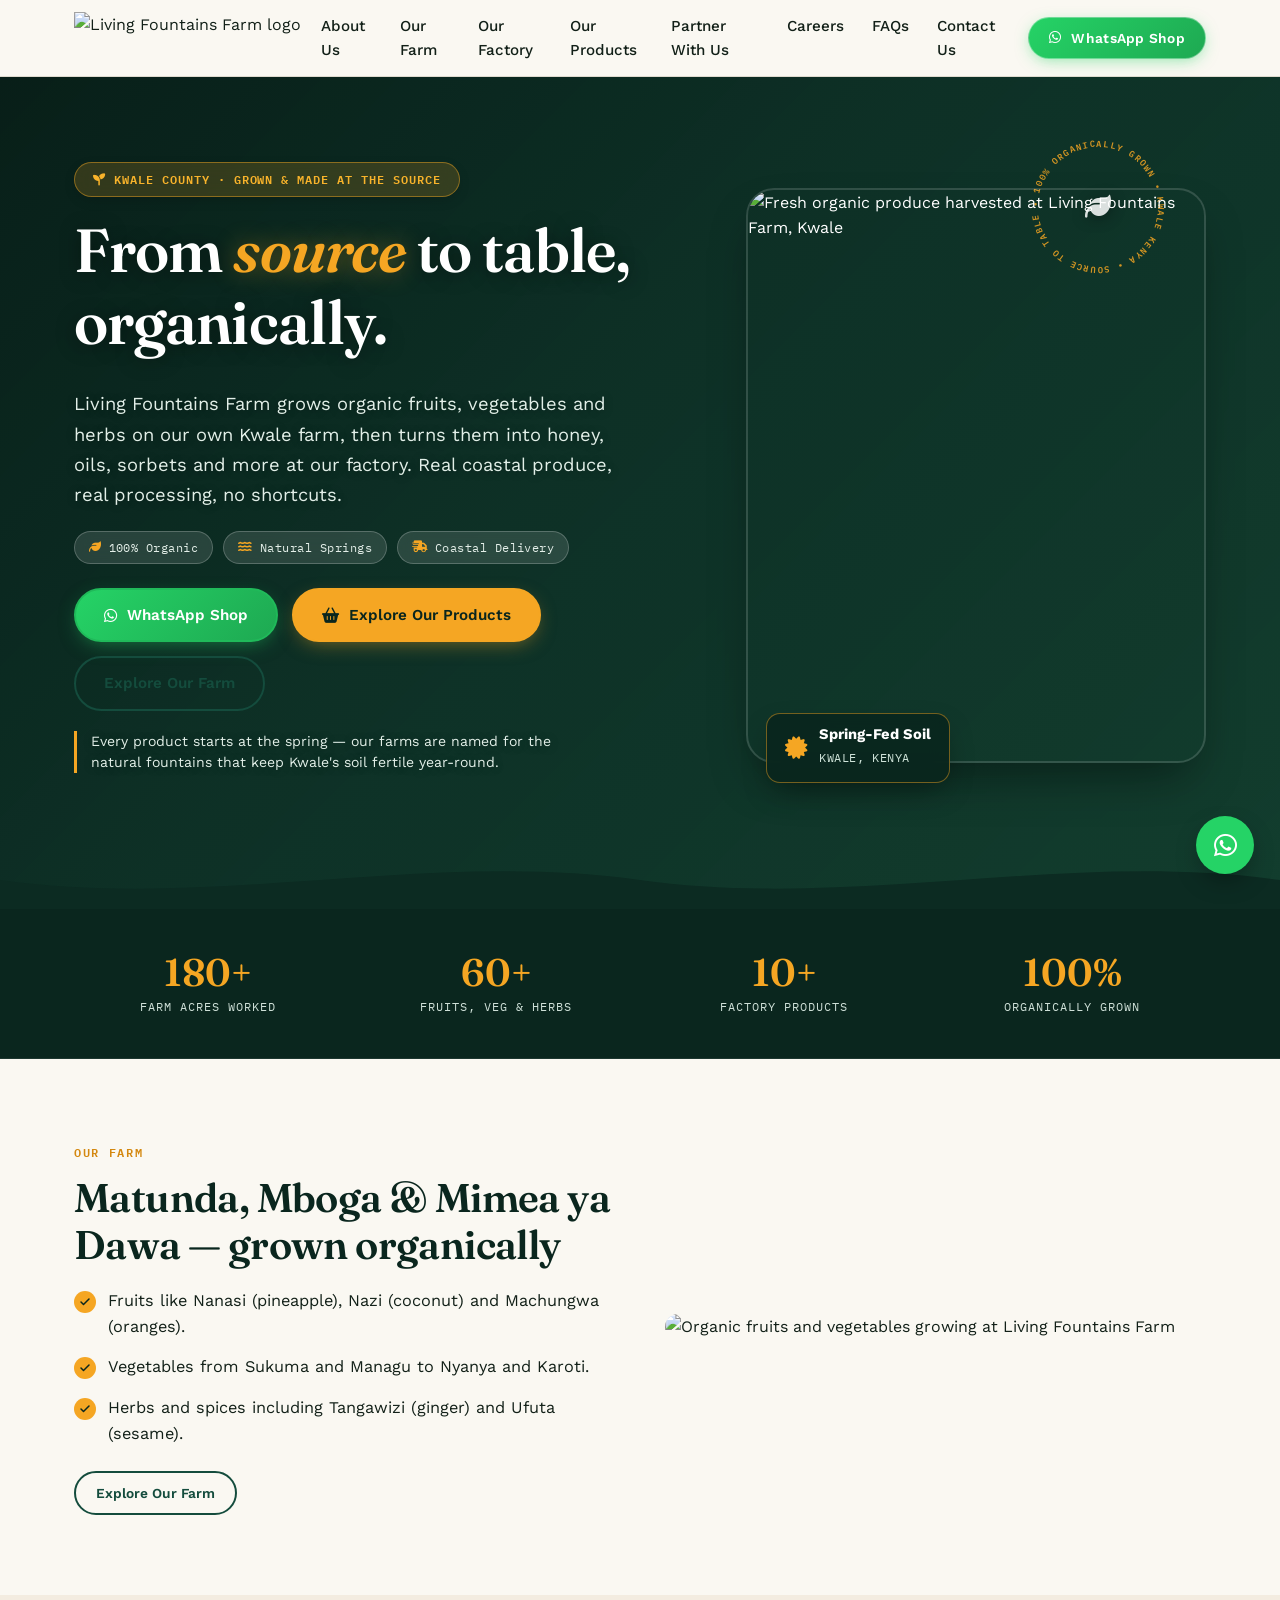
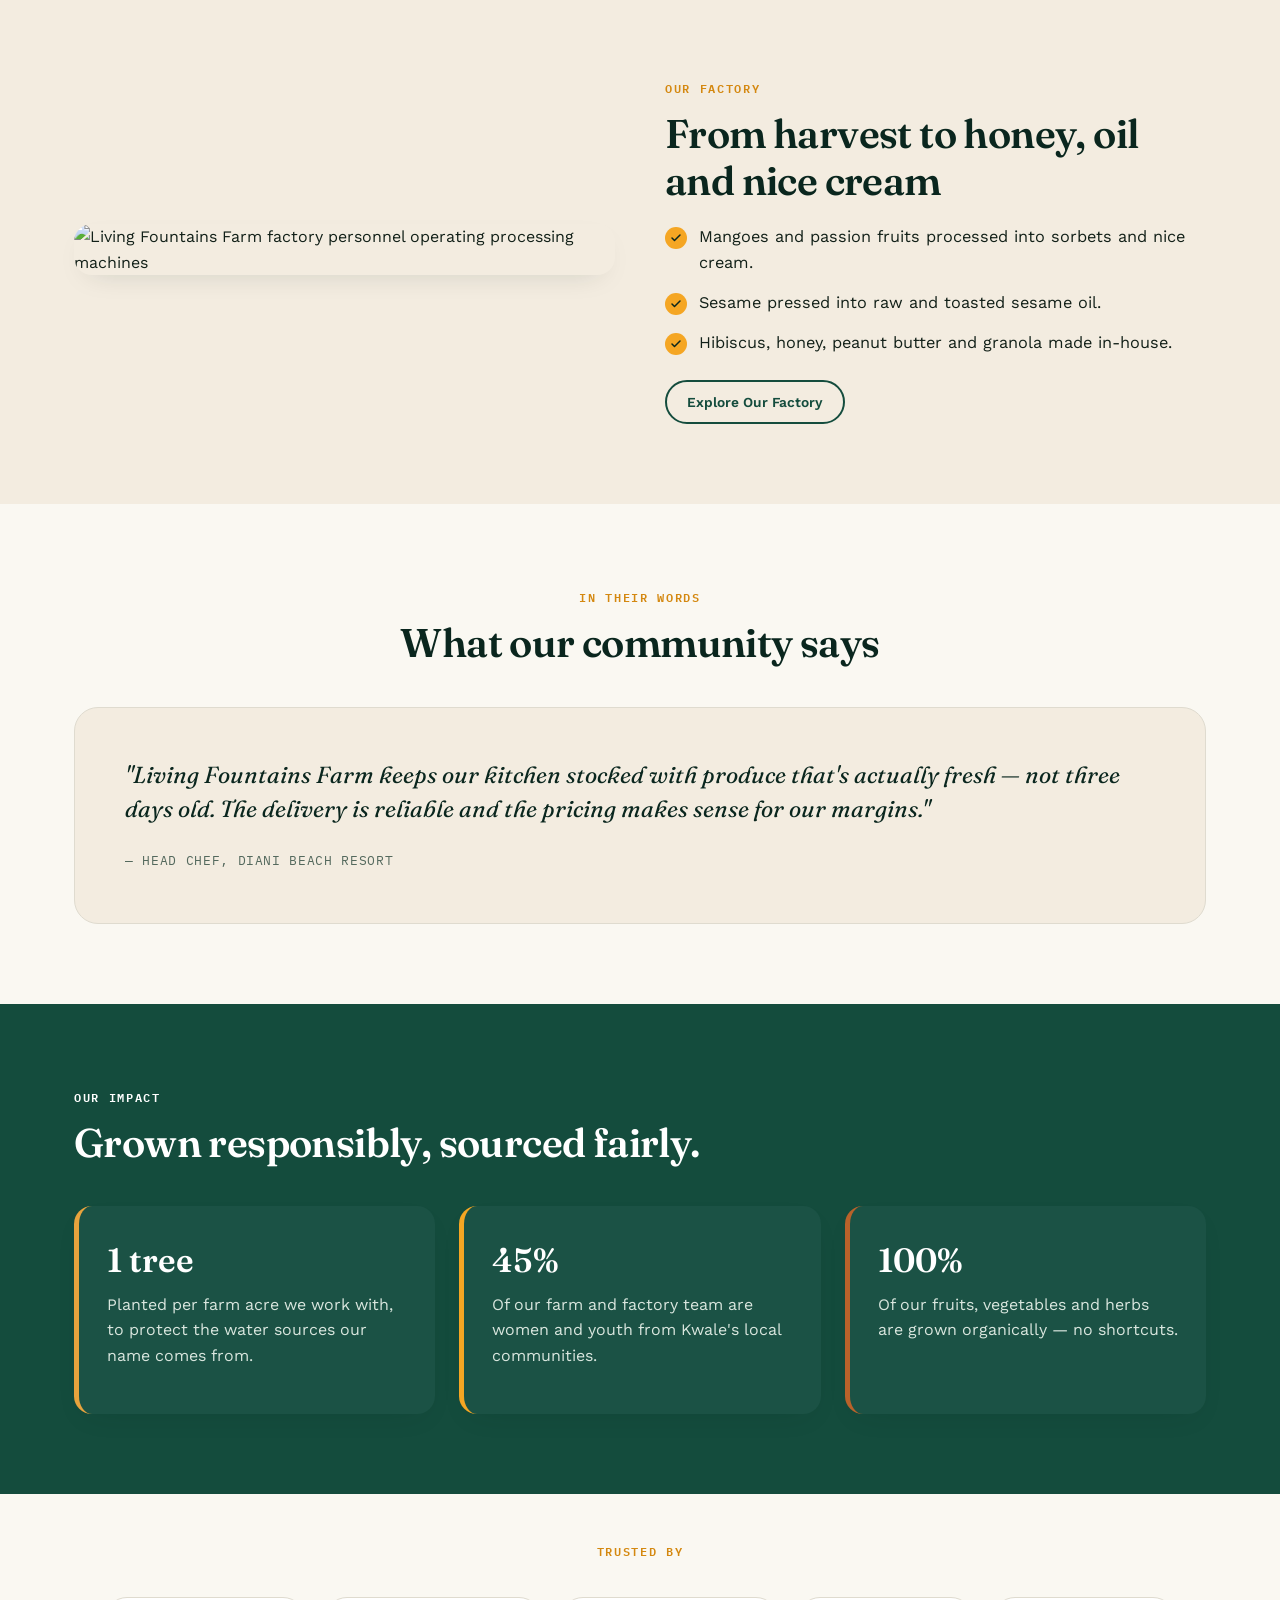
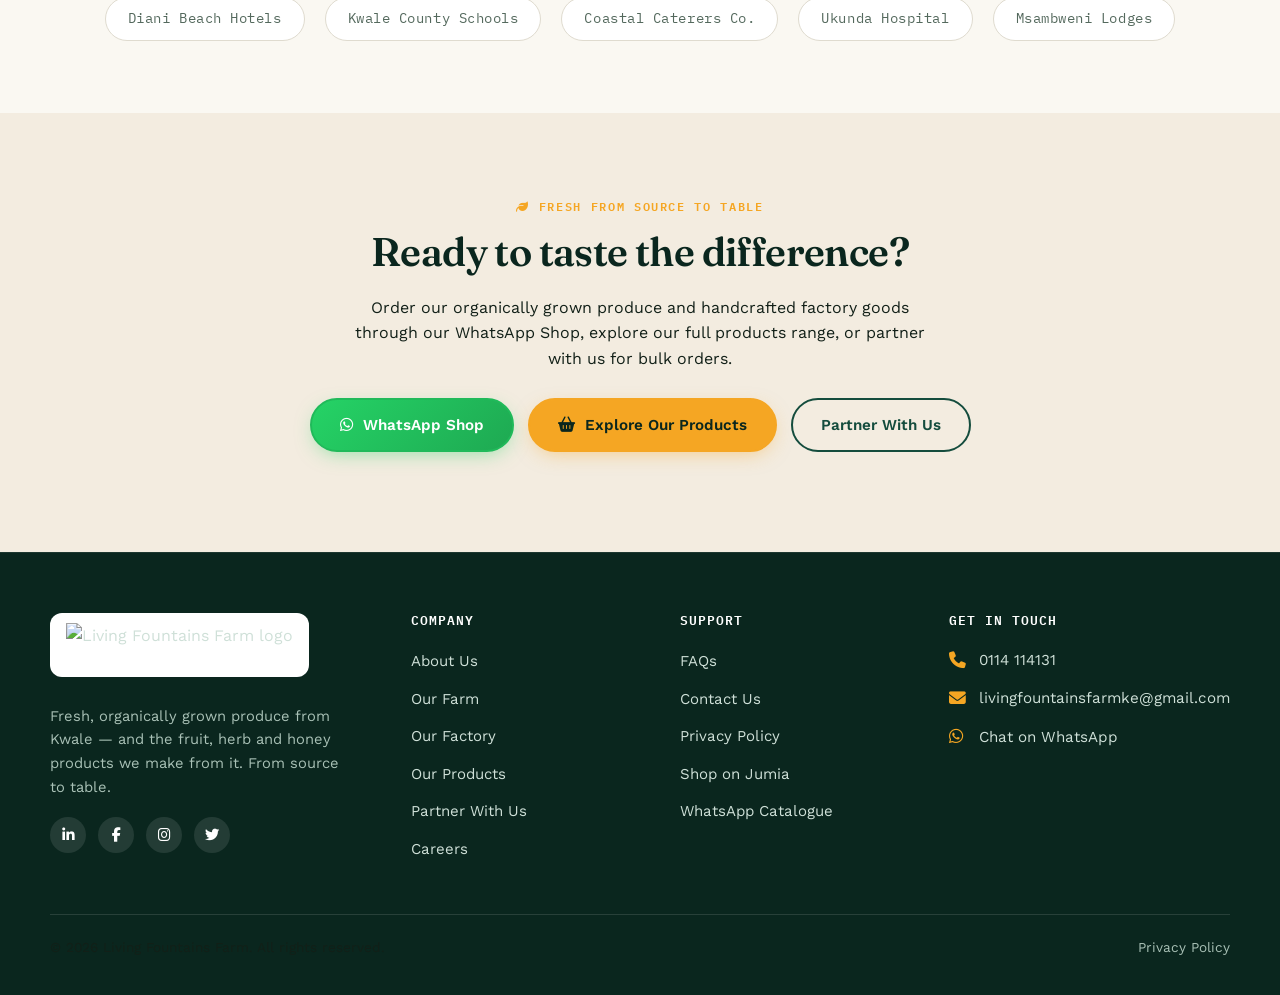
==== index.html @ f9f3148b "Add files via upload" ====
<!DOCTYPE html>
<html lang="en">
<head>
<meta charset="UTF-8">
<meta name="viewport" content="width=device-width, initial-scale=1.0, viewport-fit=cover">
<title>Living Fountains Farm — From Source to Table, Kwale, Kenya</title>
<meta name="description" content="Living Fountains Farm grows organic fruits, vegetables and herbs in Kwale, Kenya, and turns them into honey, oils, nice cream and more at our own factory. Shop our products on Jumia.">
<meta name="keywords" content="Living Fountains Farm, Kwale farm, organic produce Kenya, fruits vegetables herbs Kwale, farm factory Kenya, Jumia Living Fountains Farm">
<meta name="author" content="Living Fountains Farm">
<link rel="canonical" href="https://livingfountainsfarm.co.ke/">
<meta property="og:title" content="Living Fountains Farm — From Source to Table">
<meta property="og:description" content="Organic fruits, vegetables, herbs and factory-made products from Kwale, Kenya. Shop on Jumia.">
<meta property="og:type" content="website">
<meta property="og:image" content="https://images.pexels.com/photos/5529591/pexels-photo-5529591.jpeg?auto=compress&cs=tinysrgb&w=1200">
<link href="https://fonts.googleapis.com/css2?family=Fraunces:ital,opsz,wght@0,9..144,400;0,9..144,500;0,9..144,600;0,9..144,700;1,9..144,500&family=Work+Sans:wght@300;400;500;600;700&family=IBM+Plex+Mono:wght@400;500&display=swap" rel="stylesheet">
<link rel="stylesheet" href="https://cdnjs.cloudflare.com/ajax/libs/font-awesome/6.5.1/css/all.min.css">
<link rel="icon" type="image/png" href="assets/favicon.png">
<link rel="stylesheet" href="style.css">
</head>
<body>

<!-- ===== HEADER ===== -->
<header class="header">
  <div class="navbar">
    <a href="index.html" class="logo-link" aria-label="Living Fountains Farm — Home">
      <img src="assets/logo.png" alt="Living Fountains Farm logo" style="height:52px;width:auto;display:block;">
    </a>
    <div class="nav-menu-wrap" id="navMenu">
      <ul class="nav-links">
        <li><a href="about.html">About Us</a></li>
        <li><a href="our-farm.html">Our Farm</a></li>
        <li><a href="our-factory.html">Our Factory</a></li>
        <li><a href="our-products.html">Our Products</a></li>
        <li><a href="partner-with-us.html">Partner With Us</a></li>
        <li><a href="careers.html">Careers</a></li>
        <li><a href="faqs.html">FAQs</a></li>
        <li><a href="contact.html">Contact Us</a></li>
      </ul>
            <div class="nav-right">
        <a href="https://wa.me/c/236344030818365" class="btn btn-whatsapp-nav btn-small" target="_blank" rel="noopener noreferrer"><i class="fab fa-whatsapp"></i> WhatsApp Shop</a>
      </div>
    </div>
    <button class="hamburger" id="hamburger" aria-label="Toggle menu"><span class="bar"></span><span class="bar"></span><span class="bar"></span></button>
  </div>
</header>

<!-- ===== HERO ===== -->
<section class="hero animated-hero-main">
  <div class="hero-bg-zoom" style="background-image: url('https://images.pexels.com/photos/5529591/pexels-photo-5529591.jpeg?auto=compress&cs=tinysrgb&w=1600');"></div>
  <div class="hero-green-overlay hero-green-overlay-subtle"></div>
  
  <!-- Rotating Agricultural Badge -->
  <div class="rotating-farm-seal hero-main-seal" aria-hidden="true">
    <svg viewBox="0 0 200 200">
      <path id="heroSealPath" d="M 100, 100 m -75, 0 a 75,75 0 1,1 150,0 a 75,75 0 1,1 -150,0" fill="none"></path>
      <text><textPath href="#heroSealPath" startOffset="0%">• 100% ORGANICALLY GROWN • KWALE KENYA • SOURCE TO TABLE •</textPath></text>
    </svg>
    <div class="seal-icon"><i class="fas fa-leaf"></i></div>
  </div>

  <div class="container hero-grid hero-content-relative">
    <div class="hero-copy">
      <span class="eyebrow-badge"><i class="fas fa-seedling"></i> Kwale County · Grown &amp; Made at the Source</span>
      <h1>From <span class="accent">source</span> to table, organically.</h1>
      <p class="hero-description">Living Fountains Farm grows organic fruits, vegetables and herbs on our own Kwale farm, then turns them into honey, oils, sorbets and more at our factory. Real coastal produce, real processing, no shortcuts.</p>
      
      <div class="hero-trust-chips">
        <span class="trust-chip"><i class="fas fa-leaf"></i> 100% Organic</span>
        <span class="trust-chip"><i class="fas fa-water"></i> Natural Springs</span>
        <span class="trust-chip"><i class="fas fa-truck-fast"></i> Coastal Delivery</span>
      </div>

      <div class="hero-ctas">
        <a href="https://wa.me/c/236344030818365" class="btn btn-whatsapp" target="_blank" rel="noopener noreferrer"><i class="fab fa-whatsapp"></i> WhatsApp Shop</a>
        <a href="our-products.html" class="btn btn-primary"><i class="fas fa-basket-shopping"></i> Explore Our Products</a>
        <a href="our-farm.html" class="btn btn-outline">Explore Our Farm</a>
      </div>
      <p class="hero-note">Every product starts at the spring — our farms are named for the natural fountains that keep Kwale's soil fertile year-round.</p>
    </div>
    <div class="hero-image-wrap">
      <div class="hero-image">
        <img src="https://images.pexels.com/photos/5529591/pexels-photo-5529591.jpeg?auto=compress&cs=tinysrgb&w=900&h=1100&fit=crop" alt="Fresh organic produce harvested at Living Fountains Farm, Kwale">
      </div>
      <div class="floating-badge-bottom">
        <i class="fas fa-certificate"></i>
        <div>
          <strong>Spring-Fed Soil</strong>
          <span>Kwale, Kenya</span>
        </div>
      </div>
    </div>
  </div>
  <div class="wave-divider">
    <svg viewBox="0 0 1200 60" preserveAspectRatio="none"><path d="M0,30 C200,60 400,0 600,30 C800,60 1000,0 1200,30 L1200,60 L0,60 Z" fill="#0C2B22"></path></svg>
  </div>
</section>

<!-- ===== STATS ===== -->
<section class="stats-strip">
  <div class="container stats-grid">
    <div><div class="stat-num">180+</div><div class="stat-label">Farm Acres Worked</div></div>
    <div><div class="stat-num">60+</div><div class="stat-label">Fruits, Veg &amp; Herbs</div></div>
    <div><div class="stat-num">10+</div><div class="stat-label">Factory Products</div></div>
    <div><div class="stat-num">100%</div><div class="stat-label">Organically Grown</div></div>
  </div>
</section>

<!-- ===== OUR FARM / OUR FACTORY ===== -->
<section class="section">
  <div class="container two-col">
    <div>
      <span class="eyebrow">Our Farm</span>
      <h2>Matunda, Mboga &amp; Mimea ya Dawa — grown organically</h2>
      <ul class="check-list">
        <li>Fruits like Nanasi (pineapple), Nazi (coconut) and Machungwa (oranges).</li>
        <li>Vegetables from Sukuma and Managu to Nyanya and Karoti.</li>
        <li>Herbs and spices including Tangawizi (ginger) and Ufuta (sesame).</li>
      </ul>
      <a href="our-farm.html" class="btn btn-outline btn-small">Explore Our Farm</a>
    </div>
    <img src="https://images.pexels.com/photos/15897037/pexels-photo-15897037.jpeg?auto=compress&cs=tinysrgb&w=700&h=520&fit=crop" alt="Organic fruits and vegetables growing at Living Fountains Farm">
  </div>
</section>

<section class="section section-alt">
  <div class="container two-col">
    <img src="assets/factory/people/operating-machines.jpg" alt="Living Fountains Farm factory personnel operating processing machines">
    <div>
      <span class="eyebrow">Our Factory</span>
      <h2>From harvest to honey, oil and nice cream</h2>
      <ul class="check-list">
        <li>Mangoes and passion fruits processed into sorbets and nice cream.</li>
        <li>Sesame pressed into raw and toasted sesame oil.</li>
        <li>Hibiscus, honey, peanut butter and granola made in-house.</li>
      </ul>
      <a href="our-factory.html" class="btn btn-outline btn-small">Explore Our Factory</a>
    </div>
  </div>
</section>

<!-- ===== TESTIMONIALS ===== -->
<section class="section">
  <div class="container">
    <div class="section-head center">
      <span class="eyebrow">In their words</span>
      <h2>What our community says</h2>
    </div>
    <div class="testimonial">
      <blockquote>"Living Fountains Farm keeps our kitchen stocked with produce that's actually fresh — not three days old. The delivery is reliable and the pricing makes sense for our margins."</blockquote>
      <cite>— Head Chef, Diani Beach Resort</cite>
    </div>
  </div>
</section>

<!-- ===== ESG / VALUES ===== -->
<section class="section section-teal">
  <div class="container">
    <div class="section-head">
      <span class="eyebrow">Our Impact</span>
      <h2>Grown responsibly, sourced fairly.</h2>
    </div>
    <div class="value-grid">
      <div class="value-tile" style="background:#1B5245; border-left-color:#E8A33D;">
        <div class="value-num" style="color:#fff;">1 tree</div>
        <p style="color:#d9e6de;">Planted per farm acre we work with, to protect the water sources our name comes from.</p>
      </div>
      <div class="value-tile gold" style="background:#1B5245;">
        <div class="value-num" style="color:#fff;">45%</div>
        <p style="color:#d9e6de;">Of our farm and factory team are women and youth from Kwale's local communities.</p>
      </div>
      <div class="value-tile clay" style="background:#1B5245;">
        <div class="value-num" style="color:#fff;">100%</div>
        <p style="color:#d9e6de;">Of our fruits, vegetables and herbs are grown organically — no shortcuts.</p>
      </div>
    </div>
  </div>
</section>

<!-- ===== PARTNERS ===== -->
<section class="section-tight">
  <div class="container">
    <p class="center eyebrow" style="display:block;">Trusted by</p>
    <div class="partners-strip">
      <span class="partner-chip">Diani Beach Hotels</span>
      <span class="partner-chip">Kwale County Schools</span>
      <span class="partner-chip">Coastal Caterers Co.</span>
      <span class="partner-chip">Ukunda Hospital</span>
      <span class="partner-chip">Msambweni Lodges</span>
    </div>
  </div>
</section>

<!-- ===== CTA ===== -->
<section class="section section-alt center order-cta-highlight">
  <div class="container">
    <span class="eyebrow" style="color:var(--lf-gold);"><i class="fas fa-leaf"></i> Fresh From Source To Table</span>
    <h2>Ready to taste the difference?</h2>
    <p style="max-width:580px; margin:0 auto 26px;">Order our organically grown produce and handcrafted factory goods through our WhatsApp Shop, explore our full products range, or partner with us for bulk orders.</p>
    <div class="hero-ctas center" style="justify-content:center;">
      <a href="https://wa.me/c/236344030818365" class="btn btn-whatsapp" target="_blank" rel="noopener noreferrer"><i class="fab fa-whatsapp"></i> WhatsApp Shop</a>
      <a href="our-products.html" class="btn btn-primary"><i class="fas fa-basket-shopping"></i> Explore Our Products</a>
      <a href="partner-with-us.html" class="btn btn-outline">Partner With Us</a>
    </div>
  </div>
</section>

<!-- ===== FOOTER ===== -->
<footer class="footer">
  <div class="container footer-top">
    <div class="footer-grid">
      <div class="footer-col">
        <div style="background:#fff; display:inline-block; border-radius:12px; padding:10px 16px; margin-bottom:14px;">
          <img src="assets/logo.png" alt="Living Fountains Farm logo" style="height:44px;width:auto;display:block;">
        </div>
        <p class="footer-brand-desc">Fresh, organically grown produce from Kwale — and the fruit, herb and honey products we make from it. From source to table.</p>
        <div class="social-row">
          <a href="#" aria-label="LinkedIn"><i class="fab fa-linkedin-in"></i></a>
          <a href="#" aria-label="Facebook"><i class="fab fa-facebook-f"></i></a>
          <a href="#" aria-label="Instagram"><i class="fab fa-instagram"></i></a>
          <a href="#" aria-label="Twitter"><i class="fab fa-twitter"></i></a>
        </div>
      </div>
      <div class="footer-col">
        <h4>Company</h4>
        <ul class="footer-links">
          <li><a href="about.html">About Us</a></li>
          <li><a href="our-farm.html">Our Farm</a></li>
          <li><a href="our-factory.html">Our Factory</a></li>
          <li><a href="our-products.html">Our Products</a></li>
          <li><a href="partner-with-us.html">Partner With Us</a></li>
          <li><a href="careers.html">Careers</a></li>
        </ul>
      </div>
      <div class="footer-col">
        <h4>Support</h4>
        <ul class="footer-links">
          <li><a href="faqs.html">FAQs</a></li>
          <li><a href="contact.html">Contact Us</a></li>
          <li><a href="privacy-policy.html">Privacy Policy</a></li>
          <li><a href="https://www.jumia.co.ke/living-fountains-farm" target="_blank" rel="noopener noreferrer">Shop on Jumia</a></li>
          <li><a href="https://wa.me/c/236344030818365" target="_blank" rel="noopener noreferrer">WhatsApp Catalogue</a></li>
        </ul>
      </div>
      <div class="footer-col">
        <h4>Get in touch</h4>
        <div class="footer-contact-item"><i class="fas fa-phone"></i><a href="tel:+254114114131">0114 114131</a></div>
        <div class="footer-contact-item"><i class="fas fa-envelope"></i><a href="mailto:livingfountainsfarmke@gmail.com">livingfountainsfarmke@gmail.com</a></div>
        <div class="footer-contact-item"><i class="fab fa-whatsapp"></i><a href="https://wa.me/254114114131" target="_blank" rel="noopener noreferrer">Chat on WhatsApp</a></div>
      </div>
    </div>
  </div>
  <div class="container footer-bottom">
    <p>© 2026 Living Fountains Farm. All rights reserved.</p>
    <a href="privacy-policy.html">Privacy Policy</a>
  </div>
</footer>

<a href="https://wa.me/254114114131" class="whatsapp-float" target="_blank" rel="noopener noreferrer" aria-label="Chat on WhatsApp"><i class="fab fa-whatsapp"></i></a>

<script src="script.js"></script>
</body>
</html>
---- style.css ----
/* ==========================================================================
   LIVING FOUNTAINS FARM — Design System & Stylesheet
   Palette:
     --lf-teal-dark      #0A261E  (deep fertile coastal green / header / footer)
     --lf-teal           #144C3D  (spring-water coastal teal — primary)
     --lf-teal-deep      #061913  (rich coastal soil)
     --lf-green-leaf     #217346  (rich organic foliage green)
     --lf-green-vibrant  #27AE60  (vibrant fresh sprout green — accents)
     --lf-green-sprout   #38D374  (bright living sprout accent)
     --lf-green-tint     #EAF7EE  (fresh morning dew / organic badge background)
     --lf-gold           #F5A623  (sun-ripened coastal gold — accent / CTA)
     --lf-gold-dark      #D48810  (deep harvest gold)
     --lf-clay           #B9622A  (coastal soil clay)
     --lf-cream          #FAF8F2  (organic page background)
     --lf-cream-deep     #F3ECE0  (warm secondary cream)
     --lf-ink            #122018  (crisp evergreen text)
     --lf-mist           #54695D  (muted slate-green text)
     --lf-border         #DFDBCF  (soft organic divider)
     --lf-whatsapp       #25D366  (official WhatsApp brand green)
     --lf-jumia          #F68B1E  (official Jumia brand orange)

   Typography:
     Display: "Fraunces" (organic serif, grown not manufactured)
     Body:    "Work Sans" (clean, practical, legible)
     Utility: "IBM Plex Mono" (labels, badges, numerals)
   ========================================================================== */

@import url('https://fonts.googleapis.com/css2?family=Fraunces:ital,opsz,wght@0,9..144,400;0,9..144,500;0,9..144,600;0,9..144,700;1,9..144,500&family=Work+Sans:wght@300;400;500;600;700&family=IBM+Plex+Mono:wght@400;500;600&display=swap');

:root {
  --lf-teal-dark: #0A261E;
  --lf-teal: #144C3D;
  --lf-teal-deep: #061913;
  --lf-green-leaf: #217346;
  --lf-green-vibrant: #27AE60;
  --lf-green-sprout: #38D374;
  --lf-green-tint: #EAF7EE;
  --lf-green-glow: rgba(39, 174, 96, 0.3);
  --lf-gold: #F5A623;
  --lf-gold-dark: #D48810;
  --lf-clay: #B9622A;
  --lf-cream: #FAF8F2;
  --lf-cream-deep: #F3ECE0;
  --lf-ink: #122018;
  --lf-mist: #54695D;
  --lf-border: #DFDBCF;
  --lf-whatsapp: #25D366;
  --lf-jumia: #F68B1E;

  --font-display: 'Fraunces', Georgia, serif;
  --font-body: 'Work Sans', system-ui, -apple-system, sans-serif;
  --font-mono: 'IBM Plex Mono', monospace;

  --container-max: 1180px;
  --container-padding: 24px;
  --radius: 18px;
  --radius-sm: 12px;
  --shadow-subtle: 0 10px 30px -16px rgba(10, 38, 30, 0.22);
  --shadow-elevated: 0 18px 42px -12px rgba(10, 38, 30, 0.28);
}

/* ---------- Keyframe Animations (Ken Burns Slow Zoom & Slow Rotations) ---------- */
@keyframes kenBurnsSlow {
  0% {
    transform: scale(1) translate(0, 0);
  }
  50% {
    transform: scale(1.10) translate(-1.2%, -0.8%);
  }
  100% {
    transform: scale(1) translate(0, 0);
  }
}

@keyframes spinSlow {
  from {
    transform: rotate(0deg);
  }
  to {
    transform: rotate(360deg);
  }
}

@keyframes spinSlowReverse {
  from {
    transform: rotate(360deg);
  }
  to {
    transform: rotate(0deg);
  }
}

@keyframes floatLeafOrganic {
  0%, 100% {
    transform: translateY(0) rotate(0deg);
  }
  50% {
    transform: translateY(-9px) rotate(6deg);
  }
}

@keyframes pulsePing {
  0% {
    transform: scale(1);
    box-shadow: 0 0 0 0 rgba(37, 211, 102, 0.65);
  }
  70% {
    transform: scale(1.04);
    box-shadow: 0 0 0 16px rgba(37, 211, 102, 0);
  }
  100% {
    transform: scale(1);
    box-shadow: 0 0 0 0 rgba(37, 211, 102, 0);
  }
}

@keyframes fadeInUp {
  from {
    opacity: 0;
    transform: translateY(18px);
  }
  to {
    opacity: 1;
    transform: translateY(0);
  }
}

/* ---------- Global Reset & Defaults ---------- */
* { box-sizing: border-box; }

html {
  scroll-behavior: smooth;
  -webkit-text-size-adjust: 100%;
}

body {
  margin: 0;
  font-family: var(--font-body);
  color: var(--lf-ink);
  background: var(--lf-cream);
  line-height: 1.6;
  -webkit-font-smoothing: antialiased;
  -moz-osx-font-smoothing: grayscale;
  overflow-x: hidden;
}

img {
  max-width: 100%;
  height: auto;
  display: block;
}

a {
  color: inherit;
  text-decoration: none;
  transition: color 0.2s ease, opacity 0.2s ease;
}

.container {
  max-width: var(--container-max);
  margin: 0 auto;
  padding: 0 var(--container-padding);
}

h1, h2, h3, h4 {
  font-family: var(--font-display);
  color: var(--lf-teal-dark);
  line-height: 1.18;
  margin: 0 0 0.5em;
  font-weight: 600;
  letter-spacing: -0.015em;
}

h1 { font-size: clamp(2.4rem, 5vw, 3.8rem); font-weight: 600; }
h2 { font-size: clamp(1.85rem, 3.4vw, 2.5rem); }
h3 { font-size: 1.35rem; }
h4 { font-size: 1.1rem; }

p {
  margin: 0 0 1.1em;
  color: var(--lf-ink);
}

.eyebrow {
  font-family: var(--font-mono);
  font-size: 0.74rem;
  letter-spacing: 0.14em;
  text-transform: uppercase;
  color: var(--lf-gold-dark);
  display: inline-block;
  margin-bottom: 12px;
  font-weight: 600;
}

.eyebrow-badge {
  display: inline-flex;
  align-items: center;
  gap: 8px;
  background: rgba(245, 166, 35, 0.18);
  color: #F8B32B;
  border: 1px solid rgba(245, 166, 35, 0.45);
  padding: 7px 18px;
  border-radius: 999px;
  font-family: var(--font-mono);
  font-size: 0.76rem;
  letter-spacing: 0.08em;
  text-transform: uppercase;
  margin-bottom: 18px;
  backdrop-filter: blur(10px);
  -webkit-backdrop-filter: blur(10px);
  font-weight: 600;
  box-shadow: 0 4px 14px -3px rgba(0, 0, 0, 0.2);
}

/* ---------- Buttons ---------- */
.btn {
  display: inline-flex;
  align-items: center;
  justify-content: center;
  gap: 10px;
  padding: 13px 28px;
  border-radius: 999px;
  font-family: var(--font-body);
  font-weight: 600;
  font-size: 0.95rem;
  text-decoration: none;
  border: 2px solid transparent;
  cursor: pointer;
  transition: transform 0.22s cubic-bezier(0.16, 1, 0.3, 1), box-shadow 0.22s ease, background 0.2s ease, color 0.2s ease;
  white-space: nowrap;
}

.btn:active {
  transform: translateY(1px) scale(0.98);
}

.btn-primary {
  background: var(--lf-gold);
  color: var(--lf-teal-dark);
  border-color: var(--lf-gold);
  box-shadow: 0 6px 20px -6px rgba(245, 166, 35, 0.5);
}
.btn-primary:hover {
  background: var(--lf-gold-dark);
  border-color: var(--lf-gold-dark);
  color: #fff;
  transform: translateY(-2px);
  box-shadow: 0 10px 24px -8px rgba(212, 136, 16, 0.6);
}

.btn-whatsapp, .btn-whatsapp-cat {
  background: linear-gradient(135deg, #25D366 0%, #1ea952 100%);
  color: #fff;
  border-color: #20ba5a;
  box-shadow: 0 6px 20px -6px rgba(37, 211, 102, 0.5);
}
.btn-whatsapp:hover, .btn-whatsapp-cat:hover {
  background: linear-gradient(135deg, #1ea952 0%, #178e43 100%);
  border-color: #178e43;
  color: #fff;
  transform: translateY(-2px);
  box-shadow: 0 10px 26px -8px rgba(37, 211, 102, 0.65);
}

/* Top-Right Navbar WhatsApp Shop Button */
.btn-whatsapp-nav {
  background: linear-gradient(135deg, #25D366 0%, #1ea952 100%);
  color: #fff;
  border: 1.5px solid rgba(255, 255, 255, 0.35);
  box-shadow: 0 4px 15px -3px rgba(37, 211, 102, 0.5);
  font-weight: 600;
  letter-spacing: 0.02em;
  padding: 9px 20px;
  font-size: 0.88rem;
}
.btn-whatsapp-nav:hover {
  background: linear-gradient(135deg, #1ea952 0%, #178e43 100%);
  color: #fff;
  transform: translateY(-2px);
  box-shadow: 0 8px 24px -4px rgba(37, 211, 102, 0.65);
}

.btn-jumia {
  background: linear-gradient(135deg, #F68B1E 0%, #e27a13 100%);
  color: #fff;
  border-color: #F68B1E;
  box-shadow: 0 6px 20px -6px rgba(246, 139, 30, 0.5);
}
.btn-jumia:hover {
  background: linear-gradient(135deg, #e27a13 0%, #cb6b0c 100%);
  border-color: #cb6b0c;
  color: #fff;
  transform: translateY(-2px);
  box-shadow: 0 10px 24px -8px rgba(246, 139, 30, 0.65);
}

.btn-outline {
  background: transparent;
  border-color: var(--lf-teal);
  color: var(--lf-teal);
}
.btn-outline:hover {
  background: var(--lf-teal);
  color: #fff;
  transform: translateY(-2px);
  box-shadow: var(--shadow-subtle);
}

.btn-outline-light {
  background: transparent;
  border-color: rgba(255, 255, 255, 0.65);
  color: #fff;
}
.btn-outline-light:hover {
  background: #fff;
  color: var(--lf-teal-dark);
  border-color: #fff;
  transform: translateY(-2px);
  box-shadow: 0 8px 20px -6px rgba(0, 0, 0, 0.35);
}

.btn-outline-gold, .btn-partner {
  background: transparent;
  border-color: var(--lf-gold);
  color: var(--lf-gold);
}
.btn-outline-gold:hover, .btn-partner:hover {
  background: var(--lf-gold);
  color: var(--lf-teal-dark);
  transform: translateY(-2px);
  box-shadow: 0 8px 22px -6px rgba(245, 166, 35, 0.5);
}

.btn-ghost {
  background: transparent;
  color: var(--lf-teal-dark);
  padding: 13px 18px;
}
.btn-ghost:hover {
  color: var(--lf-gold-dark);
}

.btn-small {
  padding: 9px 20px;
  font-size: 0.86rem;
}
.btn-lg {
  padding: 15px 34px;
  font-size: 1.04rem;
}
.btn-block {
  width: 100%;
}

/* ---------- Header / Nav ---------- */
.header {
  position: sticky;
  top: 0;
  z-index: 200;
  background: rgba(250, 248, 242, 0.94);
  backdrop-filter: blur(14px);
  -webkit-backdrop-filter: blur(14px);
  border-bottom: 1px solid var(--lf-border);
  transition: background 0.3s ease, border-color 0.3s ease, box-shadow 0.3s ease;
}

.navbar {
  max-width: var(--container-max);
  margin: 0 auto;
  padding: 12px var(--container-padding);
  display: flex;
  align-items: center;
  justify-content: space-between;
  gap: 20px;
}

.logo-link {
  display: flex;
  align-items: center;
  gap: 10px;
  text-decoration: none;
  flex-shrink: 0;
}

.nav-links {
  list-style: none;
  display: flex;
  gap: 28px;
  margin: 0;
  padding: 0;
  font-weight: 500;
  font-size: 0.95rem;
}

.nav-links a {
  text-decoration: none;
  color: var(--lf-ink);
  padding: 6px 0;
  border-bottom: 2px solid transparent;
  transition: color 0.2s, border-color 0.2s;
}

.nav-links a:hover,
.nav-links a.active {
  color: var(--lf-green-leaf);
  border-color: var(--lf-gold);
  font-weight: 600;
}

.nav-right {
  display: flex;
  align-items: center;
  gap: 12px;
}

.nav-menu-wrap {
  display: flex;
  align-items: center;
  gap: 30px;
}

.hamburger {
  display: none;
  flex-direction: column;
  justify-content: center;
  align-items: center;
  gap: 5px;
  cursor: pointer;
  background: none;
  border: none;
  padding: 8px;
  width: 44px;
  height: 44px;
  border-radius: 8px;
  z-index: 220;
}
.hamburger:focus-visible {
  outline: 2px solid var(--lf-green-vibrant);
}

.hamburger .bar {
  width: 24px;
  height: 2.5px;
  background: var(--lf-teal-dark);
  border-radius: 2px;
  display: block;
  transition: transform 0.3s ease, opacity 0.3s ease;
}

.hamburger.active .bar:nth-child(1) {
  transform: translateY(7.5px) rotate(45deg);
}
.hamburger.active .bar:nth-child(2) {
  opacity: 0;
}
.hamburger.active .bar:nth-child(3) {
  transform: translateY(-7.5px) rotate(-45deg);
}

/* ---------- Wave Divider (Signature "Fountain Line") ---------- */
.wave-divider {
  width: 100%;
  line-height: 0;
  transform: translateY(1px);
  position: relative;
  z-index: 4;
}
.wave-divider svg {
  width: 100%;
  height: 60px;
  display: block;
}

/* ---------- Animated Hero (Slow Ken-Burns Zoom & Rotating Seal) ---------- */
.animated-hero, .animated-hero-main {
  position: relative;
  overflow: hidden;
  background: var(--lf-teal-dark);
  color: #fff;
  padding: 85px 0 0;
}

.hero-bg-zoom {
  position: absolute;
  inset: -10%;
  background-size: cover;
  background-position: center;
  animation: kenBurnsSlow 26s ease-in-out infinite alternate;
  will-change: transform;
  pointer-events: none;
  z-index: 0;
  filter: saturate(1.15) contrast(1.06);
}

.hero-green-overlay {
  position: absolute;
  inset: 0;
  background: linear-gradient(135deg, rgba(8, 30, 24, 0.92) 0%, rgba(16, 56, 44, 0.85) 50%, rgba(26, 92, 66, 0.76) 100%);
  z-index: 1;
  pointer-events: none;
}

.hero-green-overlay-subtle {
  background: linear-gradient(135deg, rgba(8, 30, 24, 0.88) 0%, rgba(15, 52, 41, 0.78) 45%, rgba(24, 76, 56, 0.62) 100%);
}

.hero-content-relative {
  position: relative;
  z-index: 3;
}

.animated-hero h1, .animated-hero-main h1 {
  color: #ffffff;
  text-shadow: 0 2px 20px rgba(0, 0, 0, 0.45);
}

.animated-hero p, .animated-hero-main p {
  color: #E2EFE8;
  text-shadow: 0 1px 8px rgba(0, 0, 0, 0.35);
}

/* Rotating Botanical Stamp / Seal */
.rotating-farm-seal {
  position: absolute;
  right: 5%;
  top: 35px;
  width: 145px;
  height: 145px;
  z-index: 2;
  pointer-events: none;
  opacity: 0.85;
  animation: spinSlow 36s linear infinite;
}

.hero-main-seal {
  right: 8%;
  top: 50px;
  width: 160px;
  height: 160px;
}

.rotating-farm-seal svg {
  width: 100%;
  height: 100%;
  display: block;
}

.rotating-farm-seal svg text {
  font-family: var(--font-mono);
  font-size: 11px;
  font-weight: 600;
  fill: #F5A623;
  letter-spacing: 2px;
  text-transform: uppercase;
}

.seal-icon {
  position: absolute;
  top: 50%;
  left: 50%;
  transform: translate(-50%, -50%);
  color: #fff;
  font-size: 1.65rem;
  filter: drop-shadow(0 2px 8px rgba(0,0,0,0.5));
}

/* ---------- Main Index Hero ---------- */
.hero {
  position: relative;
  padding: 85px 0 0;
  overflow: hidden;
}

.hero-grid {
  display: grid;
  grid-template-columns: 1.15fr 0.85fr;
  gap: 50px;
  align-items: center;
  padding-bottom: 60px;
}

.hero .accent {
  color: var(--lf-gold);
  font-style: italic;
  text-shadow: 0 0 24px rgba(245, 166, 35, 0.4);
}

.hero-description {
  font-size: 1.15rem;
  line-height: 1.65;
  color: #E2EFE8;
  max-width: 540px;
  margin-bottom: 20px;
}

.hero-trust-chips {
  display: flex;
  gap: 10px;
  flex-wrap: wrap;
  margin: 18px 0 24px;
}

.trust-chip {
  display: inline-flex;
  align-items: center;
  gap: 7px;
  padding: 6px 14px;
  border-radius: 999px;
  background: rgba(255, 255, 255, 0.12);
  color: #E4EFE9;
  font-family: var(--font-mono);
  font-size: 0.76rem;
  letter-spacing: 0.04em;
  backdrop-filter: blur(8px);
  -webkit-backdrop-filter: blur(8px);
  border: 1px solid rgba(255, 255, 255, 0.22);
}
.trust-chip i {
  color: var(--lf-gold);
}

.hero-ctas {
  display: flex;
  gap: 14px;
  flex-wrap: wrap;
  margin: 24px 0 20px;
}

.hero-note {
  font-size: 0.88rem;
  color: #CFE3D9;
  border-left: 3px solid var(--lf-gold);
  padding-left: 14px;
  max-width: 490px;
  line-height: 1.5;
}

.hero-image-wrap {
  position: relative;
}

.hero-image {
  position: relative;
  border-radius: 28px;
  overflow: hidden;
  box-shadow: 0 24px 50px -15px rgba(0, 0, 0, 0.45);
  border: 2px solid rgba(255, 255, 255, 0.15);
  aspect-ratio: 4/5;
}
.hero-image img {
  width: 100%;
  height: 100%;
  object-fit: cover;
  transition: transform 0.6s ease;
}
.hero-image:hover img {
  transform: scale(1.04);
}

.floating-badge-bottom {
  position: absolute;
  bottom: -20px;
  left: 20px;
  background: rgba(10, 38, 30, 0.95);
  color: #fff;
  border: 1px solid rgba(245, 166, 35, 0.45);
  padding: 12px 18px;
  border-radius: 14px;
  display: flex;
  align-items: center;
  gap: 12px;
  box-shadow: 0 12px 30px -8px rgba(0, 0, 0, 0.4);
  backdrop-filter: blur(10px);
  -webkit-backdrop-filter: blur(10px);
}
.floating-badge-bottom i {
  color: var(--lf-gold);
  font-size: 1.4rem;
}
.floating-badge-bottom strong {
  display: block;
  font-size: 0.92rem;
  line-height: 1.2;
}
.floating-badge-bottom span {
  font-family: var(--font-mono);
  font-size: 0.72rem;
  color: #CFE3D9;
  letter-spacing: 0.05em;
  text-transform: uppercase;
}

/* ---------- Inner Page Hero ---------- */
.page-hero {
  position: relative;
  background: var(--lf-teal-dark);
  padding: 72px 0 52px;
  text-align: center;
  color: #fff;
}
.page-hero h1 {
  margin-bottom: 0.35em;
}
.page-hero p {
  max-width: 650px;
  margin: 0 auto;
  font-size: 1.15rem;
}

/* ---------- Stats strip ---------- */
.stats-strip {
  background: var(--lf-teal-dark);
  color: #fff;
  padding: 42px 0;
  border-bottom: 1px solid rgba(255, 255, 255, 0.08);
}
.stats-grid {
  display: grid;
  grid-template-columns: repeat(4, 1fr);
  gap: 20px;
  text-align: center;
}
.stat-num {
  font-family: var(--font-display);
  font-size: 2.4rem;
  color: var(--lf-gold);
  font-weight: 600;
  line-height: 1.1;
}
.stat-label {
  font-family: var(--font-mono);
  font-size: 0.75rem;
  letter-spacing: 0.08em;
  text-transform: uppercase;
  color: #CFE0D8;
  margin-top: 4px;
}

/* ---------- Sections ---------- */
.section { padding: 80px 0; }
.section-tight { padding: 48px 0; }
.section-alt { background: var(--lf-cream-deep); }
.section-teal { background: var(--lf-teal); color: #fff; }
.section-teal h2, .section-teal h3, .section-teal .eyebrow { color: #fff; }
.section-teal p { color: #D9E6DE; }

.section-head { max-width: 660px; margin: 0 0 40px; }
.section-head.center { margin-left: auto; margin-right: auto; text-align: center; }

/* ---------- Two-column feature ---------- */
.two-col {
  display: grid;
  grid-template-columns: 1fr 1fr;
  gap: 50px;
  align-items: center;
}
.two-col img {
  border-radius: var(--radius);
  box-shadow: var(--shadow-subtle);
  width: 100%;
}

/* ---------- Cards ---------- */
.card-grid {
  display: grid;
  grid-template-columns: repeat(3, 1fr);
  gap: 28px;
}
.card {
  background: #fff;
  border: 1px solid var(--lf-border);
  border-radius: var(--radius);
  padding: 32px 28px;
  transition: transform 0.25s, box-shadow 0.25s, border-color 0.25s;
}
.card:hover {
  transform: translateY(-6px);
  box-shadow: var(--shadow-elevated);
  border-color: var(--lf-green-vibrant);
}
.card-num {
  font-family: var(--font-mono);
  font-size: 0.78rem;
  color: var(--lf-gold-dark);
  margin-bottom: 10px;
  display: block;
  font-weight: 600;
}
.card-icon {
  width: 48px;
  height: 48px;
  border-radius: 12px;
  background: var(--lf-green-tint);
  display: flex;
  align-items: center;
  justify-content: center;
  margin-bottom: 16px;
  color: var(--lf-green-leaf);
  font-size: 1.3rem;
}

/* ---------- Checklist ---------- */
.check-list { list-style: none; margin: 0 0 24px; padding: 0; }
.check-list li {
  display: flex;
  gap: 12px;
  margin-bottom: 14px;
  align-items: flex-start;
  font-size: 1.02rem;
}
.check-list li::before {
  content: '';
  flex-shrink: 0;
  width: 22px; height: 22px;
  margin-top: 3px;
  border-radius: 50%;
  background: var(--lf-gold);
  background-image: url("data:image/svg+xml,%3Csvg xmlns='http://www.w3.org/2000/svg' viewBox='0 0 24 24' fill='none' stroke='%230A261E' stroke-width='3' stroke-linecap='round' stroke-linejoin='round'%3E%3Cpolyline points='20 6 9 17 4 12'/%3E%3C/svg%3E");
  background-repeat: no-repeat;
  background-position: center;
  background-size: 12px;
}

/* ---------- Testimonial ---------- */
.testimonial {
  background: var(--lf-cream-deep);
  border-radius: 24px;
  padding: 50px;
  position: relative;
  border: 1px solid var(--lf-border);
}
.testimonial blockquote {
  font-family: var(--font-display);
  font-size: 1.45rem;
  font-style: italic;
  color: var(--lf-teal-dark);
  margin: 0 0 20px;
  line-height: 1.5;
}
.testimonial cite {
  font-family: var(--font-mono);
  font-size: 0.82rem;
  color: var(--lf-mist);
  font-style: normal;
  text-transform: uppercase;
  letter-spacing: 0.05em;
}

/* ---------- Value Tiles ---------- */
.value-grid {
  display: grid;
  grid-template-columns: repeat(3, 1fr);
  gap: 24px;
}
.value-tile {
  background: #fff;
  border-radius: var(--radius);
  padding: 28px;
  border-left: 5px solid var(--lf-teal);
  box-shadow: var(--shadow-subtle);
  transition: transform 0.25s ease;
}
.value-tile:hover {
  transform: translateY(-4px);
}
.value-tile.gold { border-left-color: var(--lf-gold); }
.value-tile.clay { border-left-color: var(--lf-clay); }
.value-tile .value-num {
  font-family: var(--font-display);
  font-size: 2.1rem;
  color: var(--lf-teal-dark);
  font-weight: 600;
  margin-bottom: 4px;
}

/* ---------- Tabs System ---------- */
.tabs {
  display: flex;
  flex-wrap: wrap;
  gap: 10px;
  margin-bottom: 30px;
  align-items: center;
}
.tab-btn {
  font-family: var(--font-mono);
  font-size: 0.8rem;
  letter-spacing: 0.04em;
  text-transform: uppercase;
  padding: 11px 22px;
  border-radius: 999px;
  border: 1.5px solid var(--lf-border);
  background: #fff;
  cursor: pointer;
  color: var(--lf-mist);
  display: inline-flex;
  align-items: center;
  gap: 8px;
  transition: all 0.22s ease;
  font-weight: 500;
}
.tab-btn:hover {
  color: var(--lf-teal-dark);
  border-color: var(--lf-green-leaf);
}
.tab-btn.active {
  background: var(--lf-teal);
  color: #fff;
  border-color: var(--lf-teal);
  box-shadow: 0 4px 14px -4px rgba(20, 76, 61, 0.5);
  font-weight: 600;
}
.tab-count {
  display: inline-block;
  padding: 2px 7px;
  border-radius: 999px;
  font-size: 0.72rem;
  background: rgba(0, 0, 0, 0.08);
}
.tab-btn.active .tab-count {
  background: rgba(255, 255, 255, 0.24);
  color: #fff;
}
.tab-panel {
  display: none;
  animation: fadeInUp 0.35s ease forwards;
}
.tab-panel.active {
  display: block;
}

/* ---------- Product Filter & Search Bar ---------- */
.product-filter-bar {
  display: flex;
  align-items: center;
  justify-content: space-between;
  gap: 18px;
  flex-wrap: wrap;
  margin-bottom: 24px;
  padding: 16px 22px;
  background: #fff;
  border: 1px solid var(--lf-border);
  border-radius: var(--radius);
  box-shadow: 0 6px 20px -10px rgba(10, 38, 30, 0.08);
}

.product-search-box {
  position: relative;
  flex: 1;
  min-width: 260px;
  display: flex;
  align-items: center;
}

.product-search-box input {
  width: 100%;
  padding: 12px 42px 12px 42px;
  border-radius: 999px;
  border: 1.5px solid var(--lf-border);
  background: var(--lf-cream);
  font-family: var(--font-body);
  font-size: 0.95rem;
  color: var(--lf-ink);
  transition: border-color 0.25s, box-shadow 0.25s, background 0.25s;
}

.product-search-box input:focus {
  outline: none;
  border-color: var(--lf-green-vibrant);
  background: #fff;
  box-shadow: 0 0 0 4px var(--lf-green-glow);
}

.search-icon {
  position: absolute;
  left: 15px;
  color: var(--lf-mist);
  font-size: 0.95rem;
  pointer-events: none;
}

.clear-btn {
  position: absolute;
  right: 12px;
  background: none;
  border: none;
  color: var(--lf-mist);
  cursor: pointer;
  padding: 6px;
  font-size: 0.9rem;
  border-radius: 50%;
  display: flex;
  align-items: center;
  justify-content: center;
}
.clear-btn:hover {
  color: var(--lf-teal-dark);
}

.filter-count-badge {
  font-family: var(--font-mono);
  font-size: 0.8rem;
  color: var(--lf-green-leaf);
  background: var(--lf-green-tint);
  padding: 8px 16px;
  border-radius: 999px;
  font-weight: 600;
  border: 1px solid rgba(39, 174, 96, 0.25);
  white-space: nowrap;
}

/* ---------- Produce Grid & Cards (Clean, Aesthetic, No Button) ---------- */
.produce-grid {
  display: grid;
  grid-template-columns: repeat(auto-fill, minmax(220px, 1fr));
  gap: 26px;
}

.produce-card {
  background: #fff;
  border: 1px solid var(--lf-border);
  border-radius: var(--radius);
  overflow: hidden;
  box-shadow: none;
  transition: transform 0.28s cubic-bezier(0.16, 1, 0.3, 1), box-shadow 0.28s ease, border-color 0.28s ease;
  display: flex;
  flex-direction: column;
}

.produce-card:hover {
  transform: translateY(-7px);
  box-shadow: 0 16px 36px -12px rgba(10, 38, 30, 0.2);
  border-color: var(--lf-green-vibrant);
}

.produce-card img {
  width: 100%;
  aspect-ratio: 1/1;
  object-fit: cover;
  transition: transform 0.45s cubic-bezier(0.16, 1, 0.3, 1);
}

.produce-card:hover img {
  transform: scale(1.05);
}

.produce-card-body {
  padding: 18px 20px 22px;
  flex: 1;
  display: flex;
  flex-direction: column;
}

.produce-local-name {
  font-family: var(--font-display);
  font-size: 1.14rem;
  color: var(--lf-teal-dark);
  margin: 0 0 3px;
  line-height: 1.22;
  font-weight: 600;
}

.produce-eng-name {
  font-size: 0.86rem;
  color: var(--lf-mist);
  margin: 0;
  line-height: 1.35;
}

.organic-badge {
  display: inline-flex;
  align-items: center;
  gap: 6px;
  font-family: var(--font-mono);
  font-size: 0.68rem;
  letter-spacing: 0.05em;
  text-transform: uppercase;
  color: #1A633C;
  background: #EAF6EF;
  border: 1px solid #C3E6D2;
  padding: 5px 11px;
  border-radius: 999px;
  margin-bottom: 12px;
  align-self: flex-start;
  font-weight: 600;
}

/* ---------- Top Jumia Banner on our-products.html ---------- */
.jumia-banner {
  background: linear-gradient(135deg, var(--lf-teal-dark) 0%, #154C3C 100%);
  border-radius: 24px;
  padding: 38px 40px;
  display: flex;
  align-items: center;
  justify-content: space-between;
  gap: 28px;
  flex-wrap: wrap;
  color: #fff;
  border: 1px solid rgba(76, 217, 100, 0.2);
  box-shadow: var(--shadow-subtle);
}
.jumia-banner-content {
  flex: 1;
  min-width: 280px;
}
.banner-badge {
  display: inline-flex;
  align-items: center;
  gap: 7px;
  background: rgba(245, 166, 35, 0.18);
  color: var(--lf-gold);
  border: 1px solid rgba(245, 166, 35, 0.4);
  padding: 4px 12px;
  border-radius: 999px;
  font-family: var(--font-mono);
  font-size: 0.72rem;
  letter-spacing: 0.08em;
  text-transform: uppercase;
  margin-bottom: 12px;
  font-weight: 600;
}
.jumia-banner h3 {
  color: #fff;
  margin-bottom: 8px;
  font-size: 1.45rem;
}
.jumia-banner p {
  color: #DCEBE3;
  margin: 0;
  max-width: 600px;
  font-size: 0.98rem;
}
.jumia-banner-actions {
  display: flex;
  gap: 12px;
  flex-wrap: wrap;
}

/* ---------- Dedicated Order Section on our-products.html ---------- */
.product-ordering-section {
  padding: 70px 0 80px;
  background: var(--lf-cream);
}

.product-order-card {
  background: linear-gradient(145deg, #071F17 0%, #0F382C 50%, #164E3F 100%);
  border-radius: 28px;
  padding: 56px 42px;
  color: #fff;
  text-align: center;
  box-shadow: 0 24px 55px -15px rgba(8, 30, 24, 0.5);
  border: 1px solid rgba(76, 217, 100, 0.28);
  position: relative;
  overflow: hidden;
}

.product-order-card h2 {
  color: #ffffff;
  font-size: clamp(2rem, 3.6vw, 2.7rem);
  margin-bottom: 12px;
}

.order-intro-text {
  color: #DCECE3;
  font-size: 1.15rem;
  max-width: 680px;
  margin: 0 auto 34px;
  line-height: 1.6;
}

.order-primary-actions {
  display: flex;
  gap: 18px;
  justify-content: center;
  flex-wrap: wrap;
  margin-bottom: 40px;
}

.bulk-partner-section {
  border-top: 1px solid rgba(255, 255, 255, 0.18);
  padding-top: 32px;
  margin-top: 10px;
}

.bulk-divider {
  display: block;
  margin-bottom: 12px;
}
.bulk-divider span {
  display: inline-block;
  font-family: var(--font-mono);
  font-size: 0.74rem;
  letter-spacing: 0.12em;
  text-transform: uppercase;
  color: var(--lf-gold);
  background: rgba(245, 166, 35, 0.16);
  padding: 5px 16px;
  border-radius: 999px;
  border: 1px solid rgba(245, 166, 35, 0.35);
  font-weight: 600;
}

.bulk-pitch {
  color: #E2EFE8;
  font-size: 1.12rem;
  margin-bottom: 22px;
  font-weight: 500;
}

/* ---------- Partners Strip ---------- */
.partners-strip {
  display: flex;
  flex-wrap: wrap;
  gap: 20px;
  align-items: center;
  justify-content: center;
  padding: 24px 0;
}
.partner-chip {
  font-family: var(--font-mono);
  font-size: 0.85rem;
  letter-spacing: 0.04em;
  color: var(--lf-mist);
  border: 1px solid var(--lf-border);
  padding: 10px 22px;
  border-radius: 999px;
  background: #fff;
}

/* ---------- FAQ Accordion ---------- */
.faq-list { max-width: 800px; margin: 0 auto; }
.faq-item {
  border-bottom: 1px solid var(--lf-border);
}
.faq-question {
  width: 100%;
  text-align: left;
  background: none;
  border: none;
  padding: 22px 0;
  font-family: var(--font-display);
  font-size: 1.15rem;
  color: var(--lf-teal-dark);
  display: flex;
  justify-content: space-between;
  align-items: center;
  cursor: pointer;
  gap: 20px;
  font-weight: 600;
}
.faq-question .icon {
  font-size: 1.3rem;
  color: var(--lf-gold-dark);
  transition: transform 0.25s;
  flex-shrink: 0;
}
.faq-item.open .faq-question .icon {
  transform: rotate(45deg);
}
.faq-answer {
  max-height: 0;
  overflow: hidden;
  transition: max-height 0.35s ease;
  color: var(--lf-mist);
}
.faq-item.open .faq-answer {
  max-height: 500px;
}
.faq-answer-inner { padding-bottom: 22px; }

/* ---------- Contact page ---------- */
.contact-grid {
  display: grid;
  grid-template-columns: 0.85fr 1.15fr;
  gap: 50px;
}
.contact-info h3 { margin-bottom: 20px; }
.footer-contact-item {
  display: flex;
  align-items: center;
  gap: 12px;
  font-size: 0.95rem;
}
.footer-contact-item i, .footer-contact-item svg {
  color: var(--lf-gold);
  width: 18px;
  font-size: 1.05rem;
}
.contact-info a { text-decoration: none; }
.contact-info a:hover { color: var(--lf-green-leaf); }
.location-item { margin-bottom: 26px; padding-bottom: 20px; border-bottom: 1px solid var(--lf-border); }
.location-item:last-child { border-bottom: none; }
.location-item h4 { font-size: 1.05rem; margin-bottom: 10px; display: flex; gap: 8px; align-items: center; }
.map-container { border-radius: 14px; overflow: hidden; box-shadow: var(--shadow-subtle); margin-top: 12px; }
.map-container iframe { width: 100%; height: 220px; border: 0; }

.contact-form {
  background: #fff;
  border-radius: 20px;
  padding: 38px;
  box-shadow: var(--shadow-subtle);
  border: 1px solid var(--lf-border);
}
.form-group { margin-bottom: 18px; }
.form-group label {
  display: block;
  font-weight: 600;
  font-size: 0.88rem;
  margin-bottom: 6px;
  color: var(--lf-teal-dark);
}
.form-group input,
.form-group select,
.form-group textarea {
  width: 100%;
  padding: 12px 14px;
  border: 1px solid var(--lf-border);
  border-radius: 10px;
  font-family: var(--font-body);
  font-size: 0.95rem;
  background: var(--lf-cream);
  color: var(--lf-ink);
  transition: border-color 0.2s, box-shadow 0.2s;
}
.form-group input:focus,
.form-group select:focus,
.form-group textarea:focus {
  outline: none;
  border-color: var(--lf-green-vibrant);
  box-shadow: 0 0 0 3px var(--lf-green-glow);
  background: #fff;
}
.form-success {
  color: #1A633C;
  background: #EAF6EF;
  padding: 12px 16px;
  border-radius: 10px;
  border: 1px solid #C3E6D2;
}
.form-error {
  color: #A33;
  background: #FDEEEE;
  padding: 12px 16px;
  border-radius: 10px;
}

/* ---------- Partner with us Options ---------- */
.partner-options {
  display: grid;
  grid-template-columns: repeat(3, 1fr);
  gap: 24px;
  margin-top: 10px;
}
.partner-option {
  background: #fff;
  border: 1px solid var(--lf-border);
  border-radius: var(--radius);
  padding: 32px 26px;
  text-align: center;
  transition: transform 0.25s, box-shadow 0.25s, border-color 0.25s;
}
.partner-option:hover {
  transform: translateY(-6px);
  box-shadow: var(--shadow-elevated);
  border-color: var(--lf-green-vibrant);
}
.partner-option .partner-icon {
  width: 60px;
  height: 60px;
  border-radius: 50%;
  background: var(--lf-green-tint);
  display: flex;
  align-items: center;
  justify-content: center;
  margin: 0 auto 18px;
  font-size: 1.5rem;
  color: var(--lf-green-leaf);
}
.partner-option.whatsapp .partner-icon {
  color: #25D366;
  background: rgba(37, 211, 102, 0.14);
}
.partner-option.email .partner-icon {
  color: var(--lf-clay);
  background: rgba(185, 98, 42, 0.12);
}

/* ---------- Factory Gallery ---------- */
.factory-gallery {
  display: grid;
  grid-template-columns: repeat(3, 1fr);
  gap: 20px;
}
.factory-gallery img {
  border-radius: var(--radius);
  box-shadow: var(--shadow-subtle);
  aspect-ratio: 3/2;
  object-fit: cover;
  transition: transform 0.4s ease;
}
.factory-gallery img:hover {
  transform: scale(1.03);
}

/* ---------- Footer ---------- */
.footer {
  background: var(--lf-teal-dark);
  color: #CFE0D8;
  padding-top: 0;
  border-top: 1px solid rgba(255, 255, 255, 0.08);
}
.footer-top { padding: 60px 0 40px; }
.footer-grid {
  display: grid;
  grid-template-columns: 1.4fr 1fr 1fr 1fr;
  gap: 40px;
}
.footer-col h4 {
  color: #fff;
  font-family: var(--font-mono);
  font-size: 0.8rem;
  letter-spacing: 0.08em;
  text-transform: uppercase;
  margin-bottom: 20px;
}
.footer-links { list-style: none; padding: 0; margin: 0; }
.footer-links li { margin-bottom: 12px; }
.footer-links a {
  text-decoration: none;
  color: #CFE0D8;
  font-size: 0.94rem;
  transition: color 0.2s;
}
.footer-links a:hover { color: var(--lf-gold); }
.footer .footer-contact-item { margin-bottom: 14px; color: #CFE0D8; }
.footer .footer-contact-item a { text-decoration: none; color: #CFE0D8; }
.footer .footer-contact-item a:hover { color: var(--lf-gold); }
.footer-brand-desc {
  font-size: 0.92rem;
  color: #A9C1B6;
  max-width: 300px;
  margin-top: 14px;
  line-height: 1.6;
}
.social-row { display: flex; gap: 12px; margin-top: 18px; }
.social-row a {
  width: 36px; height: 36px;
  border-radius: 50%;
  background: rgba(255, 255, 255, 0.1);
  display: flex; align-items: center; justify-content: center;
  color: #fff; text-decoration: none; font-size: 0.9rem;
  transition: background 0.2s, transform 0.2s;
}
.social-row a:hover {
  background: var(--lf-gold);
  color: var(--lf-teal-dark);
  transform: translateY(-2px);
}
.footer-bottom {
  border-top: 1px solid rgba(255, 255, 255, 0.12);
  padding: 22px 0;
  font-size: 0.85rem;
  color: #A9C1B6;
  display: flex;
  justify-content: space-between;
  flex-wrap: wrap;
  gap: 12px;
}
.footer-bottom a { text-decoration: none; color: #A9C1B6; }
.footer-bottom a:hover { color: var(--lf-gold); }

/* ---------- Interactive Floating WhatsApp Widget ---------- */
.whatsapp-float-wrap {
  position: fixed;
  bottom: 26px;
  right: 26px;
  z-index: 180;
}

.whatsapp-float {
  width: 58px;
  height: 58px;
  border-radius: 50%;
  background: #25D366;
  color: #fff;
  display: flex;
  align-items: center;
  justify-content: center;
  font-size: 1.65rem;
  text-decoration: none;
  box-shadow: 0 10px 26px -6px rgba(0, 0, 0, 0.4);
  transition: transform 0.25s cubic-bezier(0.16, 1, 0.3, 1), box-shadow 0.25s ease;
  animation: pulsePing 3.5s infinite;
  cursor: pointer;
}

.whatsapp-float:hover {
  transform: scale(1.08);
  box-shadow: 0 14px 32px -4px rgba(37, 211, 102, 0.6);
}

.whatsapp-menu-popup {
  position: absolute;
  bottom: 72px;
  right: 0;
  background: #fff;
  border-radius: 18px;
  box-shadow: 0 20px 45px -10px rgba(10, 38, 30, 0.35);
  border: 1px solid var(--lf-border);
  padding: 16px 18px;
  width: 280px;
  opacity: 0;
  pointer-events: none;
  transform: translateY(12px) scale(0.96);
  transition: opacity 0.25s ease, transform 0.25s ease;
}

.whatsapp-float-wrap:hover .whatsapp-menu-popup,
.whatsapp-float-wrap.active .whatsapp-menu-popup {
  opacity: 1;
  pointer-events: auto;
  transform: translateY(0) scale(1);
}

.whatsapp-menu-header {
  display: flex;
  align-items: center;
  gap: 10px;
  margin-bottom: 12px;
  padding-bottom: 10px;
  border-bottom: 1px solid var(--lf-border);
}
.whatsapp-menu-header i {
  color: #25D366;
  font-size: 1.25rem;
}
.whatsapp-menu-header strong {
  display: block;
  font-size: 0.92rem;
  color: var(--lf-teal-dark);
}
.whatsapp-menu-header span {
  font-size: 0.76rem;
  color: var(--lf-mist);
}

.whatsapp-menu-link {
  display: flex;
  align-items: center;
  gap: 12px;
  padding: 10px 12px;
  border-radius: 10px;
  text-decoration: none;
  color: var(--lf-ink);
  font-weight: 500;
  font-size: 0.9rem;
  transition: background 0.2s;
  margin-bottom: 6px;
}
.whatsapp-menu-link:last-child {
  margin-bottom: 0;
}
.whatsapp-menu-link:hover {
  background: var(--lf-green-tint);
  color: var(--lf-teal-dark);
}
.whatsapp-menu-link i {
  font-size: 1.15rem;
  color: #25D366;
  width: 20px;
  text-align: center;
}

/* ---------- Utility ---------- */
.center { text-align: center; }
.mt-30 { margin-top: 30px; }
.mb-0 { margin-bottom: 0; }

/* ---------- Responsive Breakpoints ---------- */
@media (max-width: 980px) {
  .hero-grid, .two-col, .contact-grid {
    grid-template-columns: 1fr;
    gap: 36px;
  }
  .hero-image-wrap {
    order: -1;
    max-width: 500px;
    margin: 0 auto;
  }
  .card-grid { grid-template-columns: 1fr 1fr; }
  .stats-grid { grid-template-columns: 1fr 1fr; }
  .value-grid { grid-template-columns: 1fr; }
  .footer-grid { grid-template-columns: 1fr 1fr; }
  .factory-gallery { grid-template-columns: 1fr 1fr; }
  .partner-options { grid-template-columns: 1fr; }
}

@media (max-width: 768px) {
  .nav-menu-wrap {
    position: fixed;
    top: 68px;
    left: 0;
    right: 0;
    bottom: 0;
    background: rgba(250, 248, 242, 0.98);
    backdrop-filter: blur(20px);
    -webkit-backdrop-filter: blur(20px);
    flex-direction: column;
    padding: 32px 24px;
    gap: 24px;
    transform: translateX(100%);
    transition: transform 0.32s cubic-bezier(0.16, 1, 0.3, 1);
    overflow-y: auto;
    z-index: 190;
  }
  .nav-menu-wrap.open {
    transform: translateX(0);
  }
  .nav-links {
    flex-direction: column;
    gap: 18px;
    font-size: 1.15rem;
    width: 100%;
    text-align: center;
  }
  .nav-links a {
    display: block;
    padding: 10px 0;
  }
  .nav-right {
    flex-direction: column;
    align-items: stretch;
    width: 100%;
    margin-top: 10px;
  }
  .nav-right .btn {
    width: 100%;
    justify-content: center;
  }
  .hamburger {
    display: flex;
  }

  .rotating-farm-seal {
    width: 100px;
    height: 100px;
    right: 15px;
    top: 20px;
    opacity: 0.65;
  }
  .seal-icon {
    font-size: 1.15rem;
  }

  .card-grid { grid-template-columns: 1fr; }
  .stats-grid { grid-template-columns: 1fr 1fr; gap: 14px; }
  .footer-grid { grid-template-columns: 1fr; gap: 30px; }
  .footer-bottom { flex-direction: column; text-align: center; }
  .factory-gallery { grid-template-columns: 1fr; }
  .jumia-banner {
    flex-direction: column;
    text-align: center;
    padding: 30px 24px;
  }
  .jumia-banner-actions {
    justify-content: center;
    width: 100%;
  }
  .jumia-banner-actions .btn {
    width: 100%;
  }

  .product-order-card {
    padding: 38px 22px;
  }
  .order-primary-actions {
    flex-direction: column;
  }
  .order-primary-actions .btn {
    width: 100%;
  }

  .produce-grid {
    grid-template-columns: repeat(2, 1fr);
    gap: 16px;
  }
  .produce-card-body {
    padding: 14px 14px 18px;
  }
  .produce-local-name {
    font-size: 1.02rem;
  }
  .produce-eng-name {
    font-size: 0.8rem;
  }
  .organic-badge {
    font-size: 0.62rem;
    padding: 4px 8px;
    margin-bottom: 8px;
  }
}

@media (max-width: 480px) {
  :root {
    --container-padding: 18px;
  }
  h1 { font-size: 2.15rem; }
  h2 { font-size: 1.7rem; }
  
  .produce-grid {
    grid-template-columns: repeat(2, 1fr);
    gap: 12px;
  }
  .produce-card-body {
    padding: 12px 10px 14px;
  }
  .produce-local-name {
    font-size: 0.94rem;
  }
  .produce-eng-name {
    font-size: 0.74rem;
  }

  .tabs {
    flex-wrap: nowrap;
    overflow-x: auto;
    -webkit-overflow-scrolling: touch;
    padding-bottom: 8px;
    scrollbar-width: none;
  }
  .tabs::-webkit-scrollbar {
    display: none;
  }
  .tab-btn {
    flex-shrink: 0;
    padding: 9px 16px;
    font-size: 0.75rem;
  }

  .product-filter-bar {
    padding: 12px 16px;
  }
  .product-search-box {
    min-width: 100%;
  }

  .rotating-farm-seal {
    display: none;
  }
}
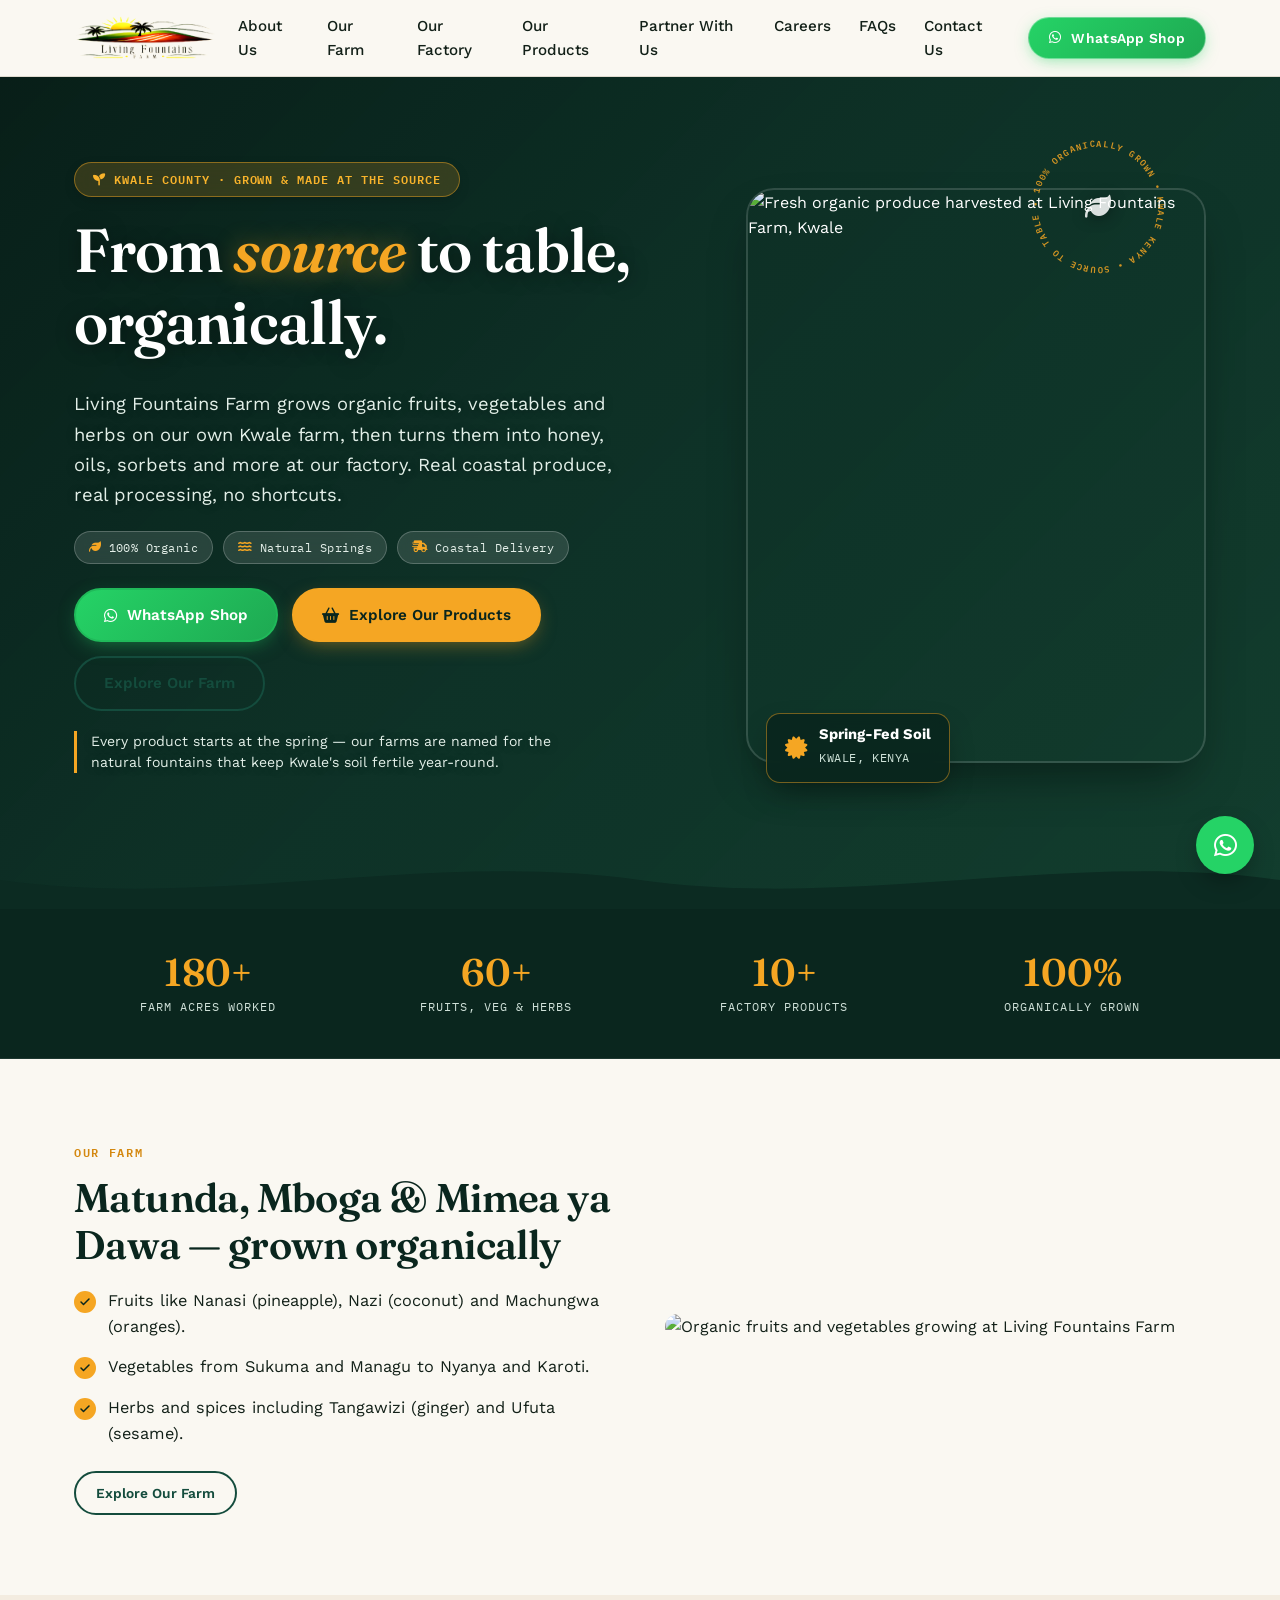
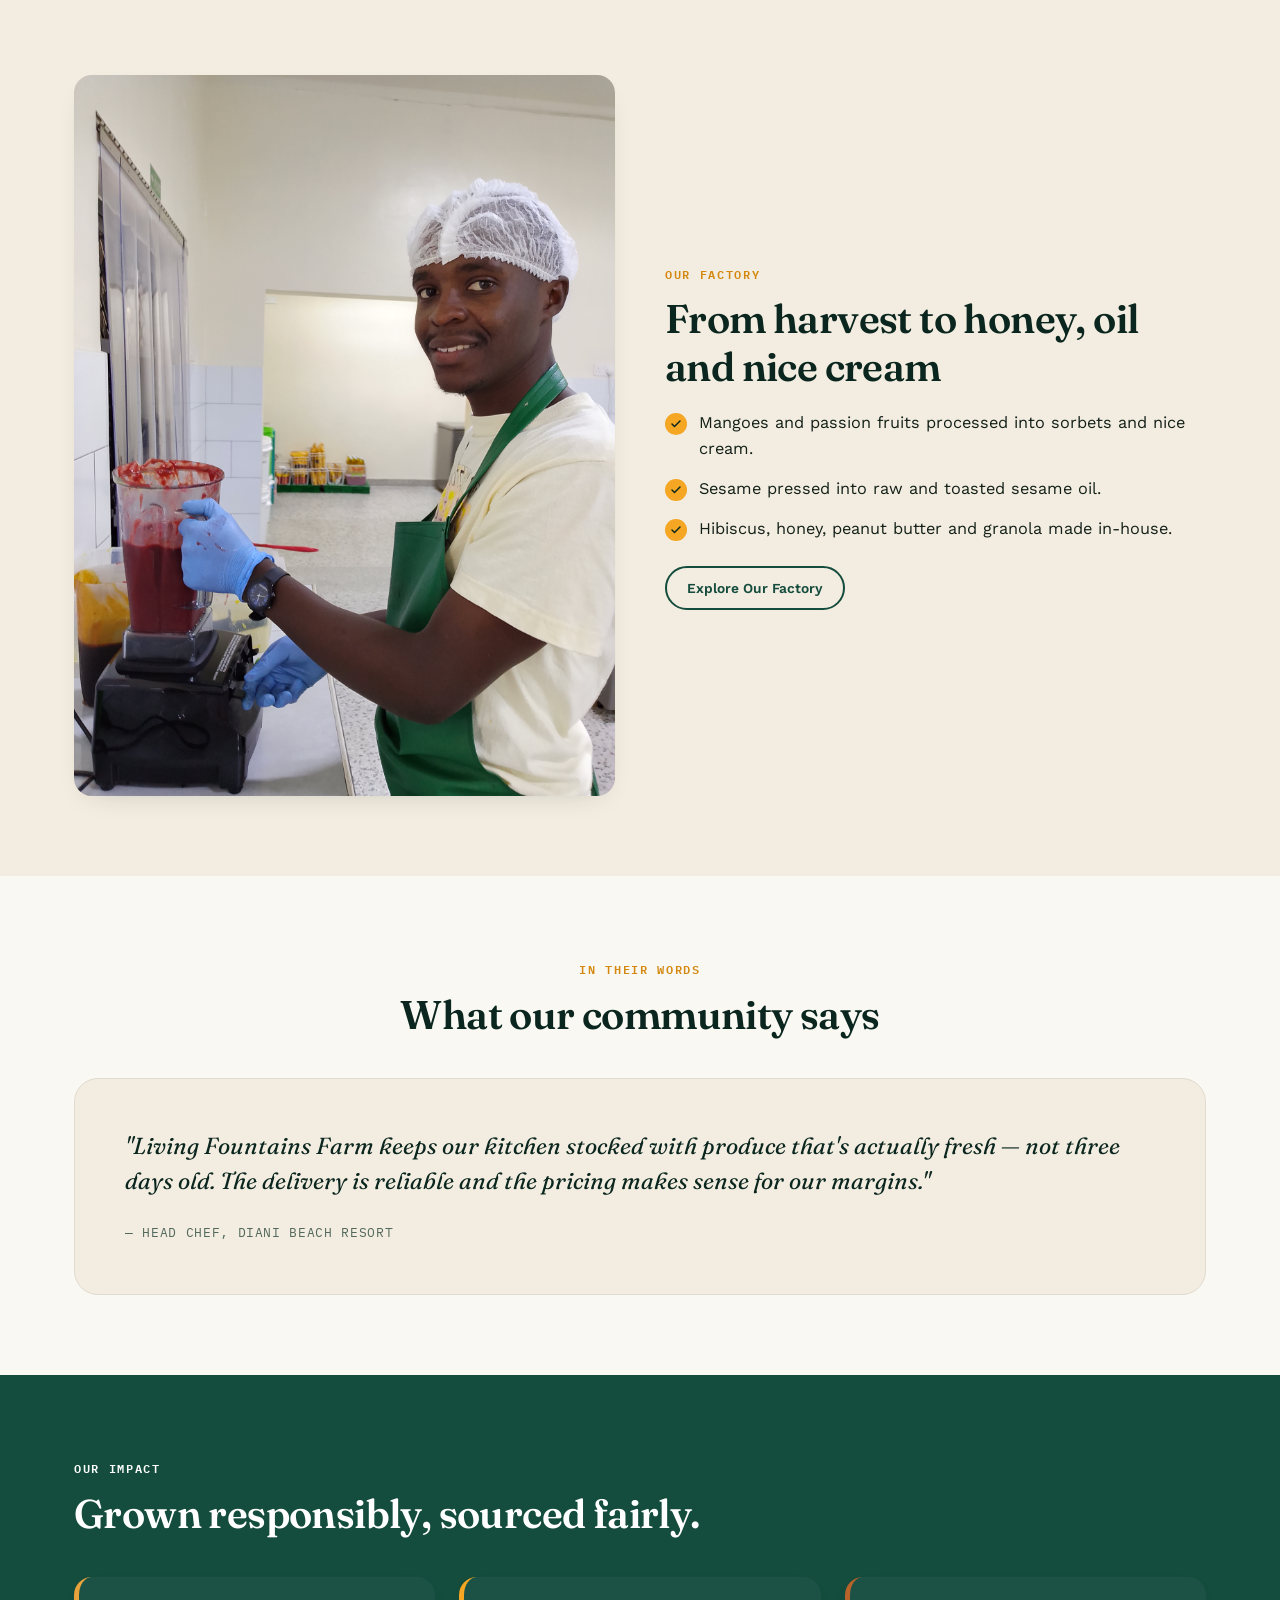
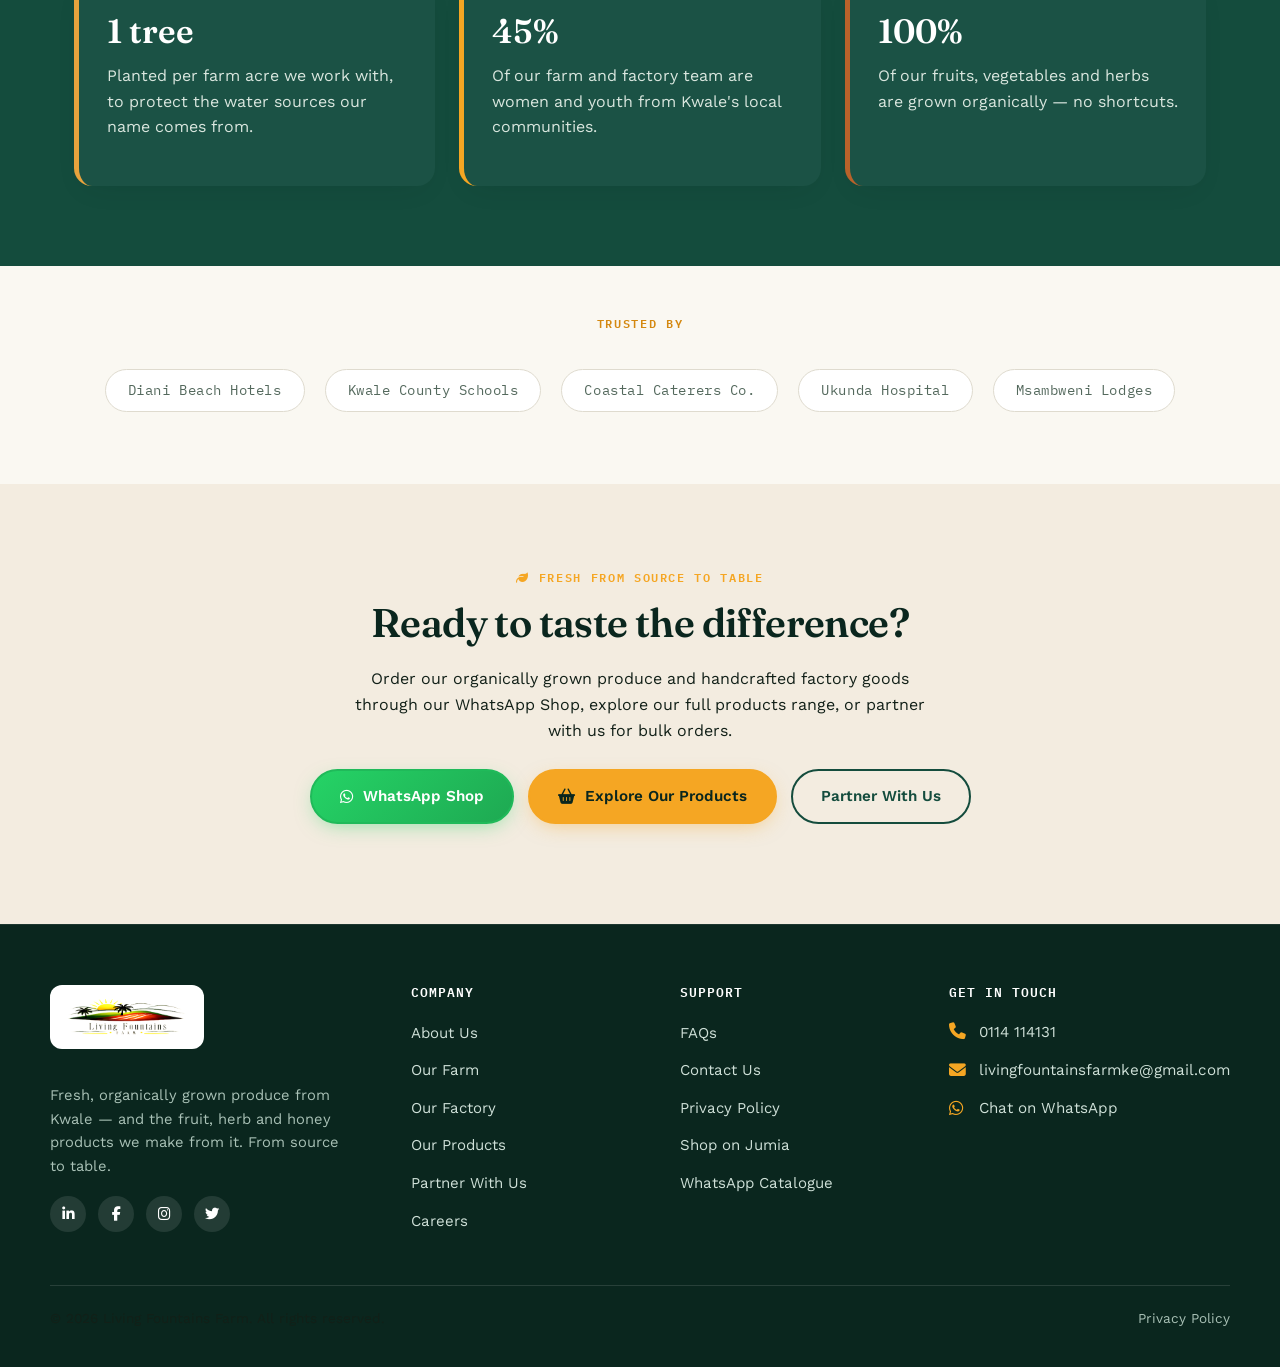
==== commit 6bb8ebcb: "Initial commit" ====
--- a/index.html
+++ b/index.html
@@ -1,262 +1,262 @@
-<!DOCTYPE html>
-<html lang="en">
-<head>
-<meta charset="UTF-8">
-<meta name="viewport" content="width=device-width, initial-scale=1.0, viewport-fit=cover">
-<title>Living Fountains Farm — From Source to Table, Kwale, Kenya</title>
-<meta name="description" content="Living Fountains Farm grows organic fruits, vegetables and herbs in Kwale, Kenya, and turns them into honey, oils, nice cream and more at our own factory. Shop our products on Jumia.">
-<meta name="keywords" content="Living Fountains Farm, Kwale farm, organic produce Kenya, fruits vegetables herbs Kwale, farm factory Kenya, Jumia Living Fountains Farm">
-<meta name="author" content="Living Fountains Farm">
-<link rel="canonical" href="https://livingfountainsfarm.co.ke/">
-<meta property="og:title" content="Living Fountains Farm — From Source to Table">
-<meta property="og:description" content="Organic fruits, vegetables, herbs and factory-made products from Kwale, Kenya. Shop on Jumia.">
-<meta property="og:type" content="website">
-<meta property="og:image" content="https://images.pexels.com/photos/5529591/pexels-photo-5529591.jpeg?auto=compress&cs=tinysrgb&w=1200">
-<link href="https://fonts.googleapis.com/css2?family=Fraunces:ital,opsz,wght@0,9..144,400;0,9..144,500;0,9..144,600;0,9..144,700;1,9..144,500&family=Work+Sans:wght@300;400;500;600;700&family=IBM+Plex+Mono:wght@400;500&display=swap" rel="stylesheet">
-<link rel="stylesheet" href="https://cdnjs.cloudflare.com/ajax/libs/font-awesome/6.5.1/css/all.min.css">
-<link rel="icon" type="image/png" href="assets/favicon.png">
-<link rel="stylesheet" href="style.css">
-</head>
-<body>
-
-<!-- ===== HEADER ===== -->
-<header class="header">
-  <div class="navbar">
-    <a href="index.html" class="logo-link" aria-label="Living Fountains Farm — Home">
-      <img src="assets/logo.png" alt="Living Fountains Farm logo" style="height:52px;width:auto;display:block;">
-    </a>
-    <div class="nav-menu-wrap" id="navMenu">
-      <ul class="nav-links">
-        <li><a href="about.html">About Us</a></li>
-        <li><a href="our-farm.html">Our Farm</a></li>
-        <li><a href="our-factory.html">Our Factory</a></li>
-        <li><a href="our-products.html">Our Products</a></li>
-        <li><a href="partner-with-us.html">Partner With Us</a></li>
-        <li><a href="careers.html">Careers</a></li>
-        <li><a href="faqs.html">FAQs</a></li>
-        <li><a href="contact.html">Contact Us</a></li>
-      </ul>
-            <div class="nav-right">
-        <a href="https://wa.me/c/236344030818365" class="btn btn-whatsapp-nav btn-small" target="_blank" rel="noopener noreferrer"><i class="fab fa-whatsapp"></i> WhatsApp Shop</a>
-      </div>
-    </div>
-    <button class="hamburger" id="hamburger" aria-label="Toggle menu"><span class="bar"></span><span class="bar"></span><span class="bar"></span></button>
-  </div>
-</header>
-
-<!-- ===== HERO ===== -->
-<section class="hero animated-hero-main">
-  <div class="hero-bg-zoom" style="background-image: url('https://images.pexels.com/photos/5529591/pexels-photo-5529591.jpeg?auto=compress&cs=tinysrgb&w=1600');"></div>
-  <div class="hero-green-overlay hero-green-overlay-subtle"></div>
-  
-  <!-- Rotating Agricultural Badge -->
-  <div class="rotating-farm-seal hero-main-seal" aria-hidden="true">
-    <svg viewBox="0 0 200 200">
-      <path id="heroSealPath" d="M 100, 100 m -75, 0 a 75,75 0 1,1 150,0 a 75,75 0 1,1 -150,0" fill="none"></path>
-      <text><textPath href="#heroSealPath" startOffset="0%">• 100% ORGANICALLY GROWN • KWALE KENYA • SOURCE TO TABLE •</textPath></text>
-    </svg>
-    <div class="seal-icon"><i class="fas fa-leaf"></i></div>
-  </div>
-
-  <div class="container hero-grid hero-content-relative">
-    <div class="hero-copy">
-      <span class="eyebrow-badge"><i class="fas fa-seedling"></i> Kwale County · Grown &amp; Made at the Source</span>
-      <h1>From <span class="accent">source</span> to table, organically.</h1>
-      <p class="hero-description">Living Fountains Farm grows organic fruits, vegetables and herbs on our own Kwale farm, then turns them into honey, oils, sorbets and more at our factory. Real coastal produce, real processing, no shortcuts.</p>
-      
-      <div class="hero-trust-chips">
-        <span class="trust-chip"><i class="fas fa-leaf"></i> 100% Organic</span>
-        <span class="trust-chip"><i class="fas fa-water"></i> Natural Springs</span>
-        <span class="trust-chip"><i class="fas fa-truck-fast"></i> Coastal Delivery</span>
-      </div>
-
-      <div class="hero-ctas">
-        <a href="https://wa.me/c/236344030818365" class="btn btn-whatsapp" target="_blank" rel="noopener noreferrer"><i class="fab fa-whatsapp"></i> WhatsApp Shop</a>
-        <a href="our-products.html" class="btn btn-primary"><i class="fas fa-basket-shopping"></i> Explore Our Products</a>
-        <a href="our-farm.html" class="btn btn-outline">Explore Our Farm</a>
-      </div>
-      <p class="hero-note">Every product starts at the spring — our farms are named for the natural fountains that keep Kwale's soil fertile year-round.</p>
-    </div>
-    <div class="hero-image-wrap">
-      <div class="hero-image">
-        <img src="https://images.pexels.com/photos/5529591/pexels-photo-5529591.jpeg?auto=compress&cs=tinysrgb&w=900&h=1100&fit=crop" alt="Fresh organic produce harvested at Living Fountains Farm, Kwale">
-      </div>
-      <div class="floating-badge-bottom">
-        <i class="fas fa-certificate"></i>
-        <div>
-          <strong>Spring-Fed Soil</strong>
-          <span>Kwale, Kenya</span>
-        </div>
-      </div>
-    </div>
-  </div>
-  <div class="wave-divider">
-    <svg viewBox="0 0 1200 60" preserveAspectRatio="none"><path d="M0,30 C200,60 400,0 600,30 C800,60 1000,0 1200,30 L1200,60 L0,60 Z" fill="#0C2B22"></path></svg>
-  </div>
-</section>
-
-<!-- ===== STATS ===== -->
-<section class="stats-strip">
-  <div class="container stats-grid">
-    <div><div class="stat-num">180+</div><div class="stat-label">Farm Acres Worked</div></div>
-    <div><div class="stat-num">60+</div><div class="stat-label">Fruits, Veg &amp; Herbs</div></div>
-    <div><div class="stat-num">10+</div><div class="stat-label">Factory Products</div></div>
-    <div><div class="stat-num">100%</div><div class="stat-label">Organically Grown</div></div>
-  </div>
-</section>
-
-<!-- ===== OUR FARM / OUR FACTORY ===== -->
-<section class="section">
-  <div class="container two-col">
-    <div>
-      <span class="eyebrow">Our Farm</span>
-      <h2>Matunda, Mboga &amp; Mimea ya Dawa — grown organically</h2>
-      <ul class="check-list">
-        <li>Fruits like Nanasi (pineapple), Nazi (coconut) and Machungwa (oranges).</li>
-        <li>Vegetables from Sukuma and Managu to Nyanya and Karoti.</li>
-        <li>Herbs and spices including Tangawizi (ginger) and Ufuta (sesame).</li>
-      </ul>
-      <a href="our-farm.html" class="btn btn-outline btn-small">Explore Our Farm</a>
-    </div>
-    <img src="https://images.pexels.com/photos/15897037/pexels-photo-15897037.jpeg?auto=compress&cs=tinysrgb&w=700&h=520&fit=crop" alt="Organic fruits and vegetables growing at Living Fountains Farm">
-  </div>
-</section>
-
-<section class="section section-alt">
-  <div class="container two-col">
-    <img src="assets/factory/people/operating-machines.jpg" alt="Living Fountains Farm factory personnel operating processing machines">
-    <div>
-      <span class="eyebrow">Our Factory</span>
-      <h2>From harvest to honey, oil and nice cream</h2>
-      <ul class="check-list">
-        <li>Mangoes and passion fruits processed into sorbets and nice cream.</li>
-        <li>Sesame pressed into raw and toasted sesame oil.</li>
-        <li>Hibiscus, honey, peanut butter and granola made in-house.</li>
-      </ul>
-      <a href="our-factory.html" class="btn btn-outline btn-small">Explore Our Factory</a>
-    </div>
-  </div>
-</section>
-
-<!-- ===== TESTIMONIALS ===== -->
-<section class="section">
-  <div class="container">
-    <div class="section-head center">
-      <span class="eyebrow">In their words</span>
-      <h2>What our community says</h2>
-    </div>
-    <div class="testimonial">
-      <blockquote>"Living Fountains Farm keeps our kitchen stocked with produce that's actually fresh — not three days old. The delivery is reliable and the pricing makes sense for our margins."</blockquote>
-      <cite>— Head Chef, Diani Beach Resort</cite>
-    </div>
-  </div>
-</section>
-
-<!-- ===== ESG / VALUES ===== -->
-<section class="section section-teal">
-  <div class="container">
-    <div class="section-head">
-      <span class="eyebrow">Our Impact</span>
-      <h2>Grown responsibly, sourced fairly.</h2>
-    </div>
-    <div class="value-grid">
-      <div class="value-tile" style="background:#1B5245; border-left-color:#E8A33D;">
-        <div class="value-num" style="color:#fff;">1 tree</div>
-        <p style="color:#d9e6de;">Planted per farm acre we work with, to protect the water sources our name comes from.</p>
-      </div>
-      <div class="value-tile gold" style="background:#1B5245;">
-        <div class="value-num" style="color:#fff;">45%</div>
-        <p style="color:#d9e6de;">Of our farm and factory team are women and youth from Kwale's local communities.</p>
-      </div>
-      <div class="value-tile clay" style="background:#1B5245;">
-        <div class="value-num" style="color:#fff;">100%</div>
-        <p style="color:#d9e6de;">Of our fruits, vegetables and herbs are grown organically — no shortcuts.</p>
-      </div>
-    </div>
-  </div>
-</section>
-
-<!-- ===== PARTNERS ===== -->
-<section class="section-tight">
-  <div class="container">
-    <p class="center eyebrow" style="display:block;">Trusted by</p>
-    <div class="partners-strip">
-      <span class="partner-chip">Diani Beach Hotels</span>
-      <span class="partner-chip">Kwale County Schools</span>
-      <span class="partner-chip">Coastal Caterers Co.</span>
-      <span class="partner-chip">Ukunda Hospital</span>
-      <span class="partner-chip">Msambweni Lodges</span>
-    </div>
-  </div>
-</section>
-
-<!-- ===== CTA ===== -->
-<section class="section section-alt center order-cta-highlight">
-  <div class="container">
-    <span class="eyebrow" style="color:var(--lf-gold);"><i class="fas fa-leaf"></i> Fresh From Source To Table</span>
-    <h2>Ready to taste the difference?</h2>
-    <p style="max-width:580px; margin:0 auto 26px;">Order our organically grown produce and handcrafted factory goods through our WhatsApp Shop, explore our full products range, or partner with us for bulk orders.</p>
-    <div class="hero-ctas center" style="justify-content:center;">
-      <a href="https://wa.me/c/236344030818365" class="btn btn-whatsapp" target="_blank" rel="noopener noreferrer"><i class="fab fa-whatsapp"></i> WhatsApp Shop</a>
-      <a href="our-products.html" class="btn btn-primary"><i class="fas fa-basket-shopping"></i> Explore Our Products</a>
-      <a href="partner-with-us.html" class="btn btn-outline">Partner With Us</a>
-    </div>
-  </div>
-</section>
-
-<!-- ===== FOOTER ===== -->
-<footer class="footer">
-  <div class="container footer-top">
-    <div class="footer-grid">
-      <div class="footer-col">
-        <div style="background:#fff; display:inline-block; border-radius:12px; padding:10px 16px; margin-bottom:14px;">
-          <img src="assets/logo.png" alt="Living Fountains Farm logo" style="height:44px;width:auto;display:block;">
-        </div>
-        <p class="footer-brand-desc">Fresh, organically grown produce from Kwale — and the fruit, herb and honey products we make from it. From source to table.</p>
-        <div class="social-row">
-          <a href="#" aria-label="LinkedIn"><i class="fab fa-linkedin-in"></i></a>
-          <a href="#" aria-label="Facebook"><i class="fab fa-facebook-f"></i></a>
-          <a href="#" aria-label="Instagram"><i class="fab fa-instagram"></i></a>
-          <a href="#" aria-label="Twitter"><i class="fab fa-twitter"></i></a>
-        </div>
-      </div>
-      <div class="footer-col">
-        <h4>Company</h4>
-        <ul class="footer-links">
-          <li><a href="about.html">About Us</a></li>
-          <li><a href="our-farm.html">Our Farm</a></li>
-          <li><a href="our-factory.html">Our Factory</a></li>
-          <li><a href="our-products.html">Our Products</a></li>
-          <li><a href="partner-with-us.html">Partner With Us</a></li>
-          <li><a href="careers.html">Careers</a></li>
-        </ul>
-      </div>
-      <div class="footer-col">
-        <h4>Support</h4>
-        <ul class="footer-links">
-          <li><a href="faqs.html">FAQs</a></li>
-          <li><a href="contact.html">Contact Us</a></li>
-          <li><a href="privacy-policy.html">Privacy Policy</a></li>
-          <li><a href="https://www.jumia.co.ke/living-fountains-farm" target="_blank" rel="noopener noreferrer">Shop on Jumia</a></li>
-          <li><a href="https://wa.me/c/236344030818365" target="_blank" rel="noopener noreferrer">WhatsApp Catalogue</a></li>
-        </ul>
-      </div>
-      <div class="footer-col">
-        <h4>Get in touch</h4>
-        <div class="footer-contact-item"><i class="fas fa-phone"></i><a href="tel:+254114114131">0114 114131</a></div>
-        <div class="footer-contact-item"><i class="fas fa-envelope"></i><a href="mailto:livingfountainsfarmke@gmail.com">livingfountainsfarmke@gmail.com</a></div>
-        <div class="footer-contact-item"><i class="fab fa-whatsapp"></i><a href="https://wa.me/254114114131" target="_blank" rel="noopener noreferrer">Chat on WhatsApp</a></div>
-      </div>
-    </div>
-  </div>
-  <div class="container footer-bottom">
-    <p>© 2026 Living Fountains Farm. All rights reserved.</p>
-    <a href="privacy-policy.html">Privacy Policy</a>
-  </div>
-</footer>
-
-<a href="https://wa.me/254114114131" class="whatsapp-float" target="_blank" rel="noopener noreferrer" aria-label="Chat on WhatsApp"><i class="fab fa-whatsapp"></i></a>
-
-<script src="script.js"></script>
-</body>
-</html>
+<!DOCTYPE html>
+<html lang="en">
+<head>
+<meta charset="UTF-8">
+<meta name="viewport" content="width=device-width, initial-scale=1.0, viewport-fit=cover">
+<title>Living Fountains Farm — From Source to Table, Kwale, Kenya</title>
+<meta name="description" content="Living Fountains Farm grows organic fruits, vegetables and herbs in Kwale, Kenya, and turns them into honey, oils, nice cream and more at our own factory. Shop our products on Jumia.">
+<meta name="keywords" content="Living Fountains Farm, Kwale farm, organic produce Kenya, fruits vegetables herbs Kwale, farm factory Kenya, Jumia Living Fountains Farm">
+<meta name="author" content="Living Fountains Farm">
+<link rel="canonical" href="https://livingfountainsfarm.co.ke/">
+<meta property="og:title" content="Living Fountains Farm — From Source to Table">
+<meta property="og:description" content="Organic fruits, vegetables, herbs and factory-made products from Kwale, Kenya. Shop on Jumia.">
+<meta property="og:type" content="website">
+<meta property="og:image" content="https://images.pexels.com/photos/5529591/pexels-photo-5529591.jpeg?auto=compress&cs=tinysrgb&w=1200">
+<link href="https://fonts.googleapis.com/css2?family=Fraunces:ital,opsz,wght@0,9..144,400;0,9..144,500;0,9..144,600;0,9..144,700;1,9..144,500&family=Work+Sans:wght@300;400;500;600;700&family=IBM+Plex+Mono:wght@400;500&display=swap" rel="stylesheet">
+<link rel="stylesheet" href="https://cdnjs.cloudflare.com/ajax/libs/font-awesome/6.5.1/css/all.min.css">
+<link rel="icon" type="image/png" href="assets/favicon.png">
+<link rel="stylesheet" href="style.css">
+</head>
+<body>
+
+<!-- ===== HEADER ===== -->
+<header class="header">
+  <div class="navbar">
+    <a href="index.html" class="logo-link" aria-label="Living Fountains Farm — Home">
+      <img src="assets/logo.png" alt="Living Fountains Farm logo" style="height:52px;width:auto;display:block;">
+    </a>
+    <div class="nav-menu-wrap" id="navMenu">
+      <ul class="nav-links">
+        <li><a href="about.html">About Us</a></li>
+        <li><a href="our-farm.html">Our Farm</a></li>
+        <li><a href="our-factory.html">Our Factory</a></li>
+        <li><a href="our-products.html">Our Products</a></li>
+        <li><a href="partner-with-us.html">Partner With Us</a></li>
+        <li><a href="careers.html">Careers</a></li>
+        <li><a href="faqs.html">FAQs</a></li>
+        <li><a href="contact.html">Contact Us</a></li>
+      </ul>
+            <div class="nav-right">
+        <a href="https://wa.me/c/236344030818365" class="btn btn-whatsapp-nav btn-small" target="_blank" rel="noopener noreferrer"><i class="fab fa-whatsapp"></i> WhatsApp Shop</a>
+      </div>
+    </div>
+    <button class="hamburger" id="hamburger" aria-label="Toggle menu"><span class="bar"></span><span class="bar"></span><span class="bar"></span></button>
+  </div>
+</header>
+
+<!-- ===== HERO ===== -->
+<section class="hero animated-hero-main">
+  <div class="hero-bg-zoom" style="background-image: url('https://images.pexels.com/photos/5529591/pexels-photo-5529591.jpeg?auto=compress&cs=tinysrgb&w=1600');"></div>
+  <div class="hero-green-overlay hero-green-overlay-subtle"></div>
+  
+  <!-- Rotating Agricultural Badge -->
+  <div class="rotating-farm-seal hero-main-seal" aria-hidden="true">
+    <svg viewBox="0 0 200 200">
+      <path id="heroSealPath" d="M 100, 100 m -75, 0 a 75,75 0 1,1 150,0 a 75,75 0 1,1 -150,0" fill="none"></path>
+      <text><textPath href="#heroSealPath" startOffset="0%">• 100% ORGANICALLY GROWN • KWALE KENYA • SOURCE TO TABLE •</textPath></text>
+    </svg>
+    <div class="seal-icon"><i class="fas fa-leaf"></i></div>
+  </div>
+
+  <div class="container hero-grid hero-content-relative">
+    <div class="hero-copy">
+      <span class="eyebrow-badge"><i class="fas fa-seedling"></i> Kwale County · Grown &amp; Made at the Source</span>
+      <h1>From <span class="accent">source</span> to table, organically.</h1>
+      <p class="hero-description">Living Fountains Farm grows organic fruits, vegetables and herbs on our own Kwale farm, then turns them into honey, oils, sorbets and more at our factory. Real coastal produce, real processing, no shortcuts.</p>
+      
+      <div class="hero-trust-chips">
+        <span class="trust-chip"><i class="fas fa-leaf"></i> 100% Organic</span>
+        <span class="trust-chip"><i class="fas fa-water"></i> Natural Springs</span>
+        <span class="trust-chip"><i class="fas fa-truck-fast"></i> Coastal Delivery</span>
+      </div>
+
+      <div class="hero-ctas">
+        <a href="https://wa.me/c/236344030818365" class="btn btn-whatsapp" target="_blank" rel="noopener noreferrer"><i class="fab fa-whatsapp"></i> WhatsApp Shop</a>
+        <a href="our-products.html" class="btn btn-primary"><i class="fas fa-basket-shopping"></i> Explore Our Products</a>
+        <a href="our-farm.html" class="btn btn-outline">Explore Our Farm</a>
+      </div>
+      <p class="hero-note">Every product starts at the spring — our farms are named for the natural fountains that keep Kwale's soil fertile year-round.</p>
+    </div>
+    <div class="hero-image-wrap">
+      <div class="hero-image">
+        <img src="https://images.pexels.com/photos/5529591/pexels-photo-5529591.jpeg?auto=compress&cs=tinysrgb&w=900&h=1100&fit=crop" alt="Fresh organic produce harvested at Living Fountains Farm, Kwale">
+      </div>
+      <div class="floating-badge-bottom">
+        <i class="fas fa-certificate"></i>
+        <div>
+          <strong>Spring-Fed Soil</strong>
+          <span>Kwale, Kenya</span>
+        </div>
+      </div>
+    </div>
+  </div>
+  <div class="wave-divider">
+    <svg viewBox="0 0 1200 60" preserveAspectRatio="none"><path d="M0,30 C200,60 400,0 600,30 C800,60 1000,0 1200,30 L1200,60 L0,60 Z" fill="#0C2B22"></path></svg>
+  </div>
+</section>
+
+<!-- ===== STATS ===== -->
+<section class="stats-strip">
+  <div class="container stats-grid">
+    <div><div class="stat-num">180+</div><div class="stat-label">Farm Acres Worked</div></div>
+    <div><div class="stat-num">60+</div><div class="stat-label">Fruits, Veg &amp; Herbs</div></div>
+    <div><div class="stat-num">10+</div><div class="stat-label">Factory Products</div></div>
+    <div><div class="stat-num">100%</div><div class="stat-label">Organically Grown</div></div>
+  </div>
+</section>
+
+<!-- ===== OUR FARM / OUR FACTORY ===== -->
+<section class="section">
+  <div class="container two-col">
+    <div>
+      <span class="eyebrow">Our Farm</span>
+      <h2>Matunda, Mboga &amp; Mimea ya Dawa — grown organically</h2>
+      <ul class="check-list">
+        <li>Fruits like Nanasi (pineapple), Nazi (coconut) and Machungwa (oranges).</li>
+        <li>Vegetables from Sukuma and Managu to Nyanya and Karoti.</li>
+        <li>Herbs and spices including Tangawizi (ginger) and Ufuta (sesame).</li>
+      </ul>
+      <a href="our-farm.html" class="btn btn-outline btn-small">Explore Our Farm</a>
+    </div>
+    <img src="https://images.pexels.com/photos/15897037/pexels-photo-15897037.jpeg?auto=compress&cs=tinysrgb&w=700&h=520&fit=crop" alt="Organic fruits and vegetables growing at Living Fountains Farm">
+  </div>
+</section>
+
+<section class="section section-alt">
+  <div class="container two-col">
+    <img src="assets/factory/people/operating-machines.jpg" alt="Living Fountains Farm factory personnel operating processing machines">
+    <div>
+      <span class="eyebrow">Our Factory</span>
+      <h2>From harvest to honey, oil and nice cream</h2>
+      <ul class="check-list">
+        <li>Mangoes and passion fruits processed into sorbets and nice cream.</li>
+        <li>Sesame pressed into raw and toasted sesame oil.</li>
+        <li>Hibiscus, honey, peanut butter and granola made in-house.</li>
+      </ul>
+      <a href="our-factory.html" class="btn btn-outline btn-small">Explore Our Factory</a>
+    </div>
+  </div>
+</section>
+
+<!-- ===== TESTIMONIALS ===== -->
+<section class="section">
+  <div class="container">
+    <div class="section-head center">
+      <span class="eyebrow">In their words</span>
+      <h2>What our community says</h2>
+    </div>
+    <div class="testimonial">
+      <blockquote>"Living Fountains Farm keeps our kitchen stocked with produce that's actually fresh — not three days old. The delivery is reliable and the pricing makes sense for our margins."</blockquote>
+      <cite>— Head Chef, Diani Beach Resort</cite>
+    </div>
+  </div>
+</section>
+
+<!-- ===== ESG / VALUES ===== -->
+<section class="section section-teal">
+  <div class="container">
+    <div class="section-head">
+      <span class="eyebrow">Our Impact</span>
+      <h2>Grown responsibly, sourced fairly.</h2>
+    </div>
+    <div class="value-grid">
+      <div class="value-tile" style="background:#1B5245; border-left-color:#E8A33D;">
+        <div class="value-num" style="color:#fff;">1 tree</div>
+        <p style="color:#d9e6de;">Planted per farm acre we work with, to protect the water sources our name comes from.</p>
+      </div>
+      <div class="value-tile gold" style="background:#1B5245;">
+        <div class="value-num" style="color:#fff;">45%</div>
+        <p style="color:#d9e6de;">Of our farm and factory team are women and youth from Kwale's local communities.</p>
+      </div>
+      <div class="value-tile clay" style="background:#1B5245;">
+        <div class="value-num" style="color:#fff;">100%</div>
+        <p style="color:#d9e6de;">Of our fruits, vegetables and herbs are grown organically — no shortcuts.</p>
+      </div>
+    </div>
+  </div>
+</section>
+
+<!-- ===== PARTNERS ===== -->
+<section class="section-tight">
+  <div class="container">
+    <p class="center eyebrow" style="display:block;">Trusted by</p>
+    <div class="partners-strip">
+      <span class="partner-chip">Diani Beach Hotels</span>
+      <span class="partner-chip">Kwale County Schools</span>
+      <span class="partner-chip">Coastal Caterers Co.</span>
+      <span class="partner-chip">Ukunda Hospital</span>
+      <span class="partner-chip">Msambweni Lodges</span>
+    </div>
+  </div>
+</section>
+
+<!-- ===== CTA ===== -->
+<section class="section section-alt center order-cta-highlight">
+  <div class="container">
+    <span class="eyebrow" style="color:var(--lf-gold);"><i class="fas fa-leaf"></i> Fresh From Source To Table</span>
+    <h2>Ready to taste the difference?</h2>
+    <p style="max-width:580px; margin:0 auto 26px;">Order our organically grown produce and handcrafted factory goods through our WhatsApp Shop, explore our full products range, or partner with us for bulk orders.</p>
+    <div class="hero-ctas center" style="justify-content:center;">
+      <a href="https://wa.me/c/236344030818365" class="btn btn-whatsapp" target="_blank" rel="noopener noreferrer"><i class="fab fa-whatsapp"></i> WhatsApp Shop</a>
+      <a href="our-products.html" class="btn btn-primary"><i class="fas fa-basket-shopping"></i> Explore Our Products</a>
+      <a href="partner-with-us.html" class="btn btn-outline">Partner With Us</a>
+    </div>
+  </div>
+</section>
+
+<!-- ===== FOOTER ===== -->
+<footer class="footer">
+  <div class="container footer-top">
+    <div class="footer-grid">
+      <div class="footer-col">
+        <div style="background:#fff; display:inline-block; border-radius:12px; padding:10px 16px; margin-bottom:14px;">
+          <img src="assets/logo.png" alt="Living Fountains Farm logo" style="height:44px;width:auto;display:block;">
+        </div>
+        <p class="footer-brand-desc">Fresh, organically grown produce from Kwale — and the fruit, herb and honey products we make from it. From source to table.</p>
+        <div class="social-row">
+          <a href="#" aria-label="LinkedIn"><i class="fab fa-linkedin-in"></i></a>
+          <a href="#" aria-label="Facebook"><i class="fab fa-facebook-f"></i></a>
+          <a href="#" aria-label="Instagram"><i class="fab fa-instagram"></i></a>
+          <a href="#" aria-label="Twitter"><i class="fab fa-twitter"></i></a>
+        </div>
+      </div>
+      <div class="footer-col">
+        <h4>Company</h4>
+        <ul class="footer-links">
+          <li><a href="about.html">About Us</a></li>
+          <li><a href="our-farm.html">Our Farm</a></li>
+          <li><a href="our-factory.html">Our Factory</a></li>
+          <li><a href="our-products.html">Our Products</a></li>
+          <li><a href="partner-with-us.html">Partner With Us</a></li>
+          <li><a href="careers.html">Careers</a></li>
+        </ul>
+      </div>
+      <div class="footer-col">
+        <h4>Support</h4>
+        <ul class="footer-links">
+          <li><a href="faqs.html">FAQs</a></li>
+          <li><a href="contact.html">Contact Us</a></li>
+          <li><a href="privacy-policy.html">Privacy Policy</a></li>
+          <li><a href="https://www.jumia.co.ke/living-fountains-farm" target="_blank" rel="noopener noreferrer">Shop on Jumia</a></li>
+          <li><a href="https://wa.me/c/236344030818365" target="_blank" rel="noopener noreferrer">WhatsApp Catalogue</a></li>
+        </ul>
+      </div>
+      <div class="footer-col">
+        <h4>Get in touch</h4>
+        <div class="footer-contact-item"><i class="fas fa-phone"></i><a href="tel:+254114114131">0114 114131</a></div>
+        <div class="footer-contact-item"><i class="fas fa-envelope"></i><a href="mailto:livingfountainsfarmke@gmail.com">livingfountainsfarmke@gmail.com</a></div>
+        <div class="footer-contact-item"><i class="fab fa-whatsapp"></i><a href="https://wa.me/254114114131" target="_blank" rel="noopener noreferrer">Chat on WhatsApp</a></div>
+      </div>
+    </div>
+  </div>
+  <div class="container footer-bottom">
+    <p>© 2026 Living Fountains Farm. All rights reserved.</p>
+    <a href="privacy-policy.html">Privacy Policy</a>
+  </div>
+</footer>
+
+<a href="https://wa.me/254114114131" class="whatsapp-float" target="_blank" rel="noopener noreferrer" aria-label="Chat on WhatsApp"><i class="fab fa-whatsapp"></i></a>
+
+<script src="script.js"></script>
+</body>
+</html>
--- a/style.css
+++ b/style.css
@@ -1,1749 +1,1749 @@
-/* ==========================================================================
-   LIVING FOUNTAINS FARM — Design System & Stylesheet
-   Palette:
-     --lf-teal-dark      #0A261E  (deep fertile coastal green / header / footer)
-     --lf-teal           #144C3D  (spring-water coastal teal — primary)
-     --lf-teal-deep      #061913  (rich coastal soil)
-     --lf-green-leaf     #217346  (rich organic foliage green)
-     --lf-green-vibrant  #27AE60  (vibrant fresh sprout green — accents)
-     --lf-green-sprout   #38D374  (bright living sprout accent)
-     --lf-green-tint     #EAF7EE  (fresh morning dew / organic badge background)
-     --lf-gold           #F5A623  (sun-ripened coastal gold — accent / CTA)
-     --lf-gold-dark      #D48810  (deep harvest gold)
-     --lf-clay           #B9622A  (coastal soil clay)
-     --lf-cream          #FAF8F2  (organic page background)
-     --lf-cream-deep     #F3ECE0  (warm secondary cream)
-     --lf-ink            #122018  (crisp evergreen text)
-     --lf-mist           #54695D  (muted slate-green text)
-     --lf-border         #DFDBCF  (soft organic divider)
-     --lf-whatsapp       #25D366  (official WhatsApp brand green)
-     --lf-jumia          #F68B1E  (official Jumia brand orange)
-
-   Typography:
-     Display: "Fraunces" (organic serif, grown not manufactured)
-     Body:    "Work Sans" (clean, practical, legible)
-     Utility: "IBM Plex Mono" (labels, badges, numerals)
-   ========================================================================== */
-
-@import url('https://fonts.googleapis.com/css2?family=Fraunces:ital,opsz,wght@0,9..144,400;0,9..144,500;0,9..144,600;0,9..144,700;1,9..144,500&family=Work+Sans:wght@300;400;500;600;700&family=IBM+Plex+Mono:wght@400;500;600&display=swap');
-
-:root {
-  --lf-teal-dark: #0A261E;
-  --lf-teal: #144C3D;
-  --lf-teal-deep: #061913;
-  --lf-green-leaf: #217346;
-  --lf-green-vibrant: #27AE60;
-  --lf-green-sprout: #38D374;
-  --lf-green-tint: #EAF7EE;
-  --lf-green-glow: rgba(39, 174, 96, 0.3);
-  --lf-gold: #F5A623;
-  --lf-gold-dark: #D48810;
-  --lf-clay: #B9622A;
-  --lf-cream: #FAF8F2;
-  --lf-cream-deep: #F3ECE0;
-  --lf-ink: #122018;
-  --lf-mist: #54695D;
-  --lf-border: #DFDBCF;
-  --lf-whatsapp: #25D366;
-  --lf-jumia: #F68B1E;
-
-  --font-display: 'Fraunces', Georgia, serif;
-  --font-body: 'Work Sans', system-ui, -apple-system, sans-serif;
-  --font-mono: 'IBM Plex Mono', monospace;
-
-  --container-max: 1180px;
-  --container-padding: 24px;
-  --radius: 18px;
-  --radius-sm: 12px;
-  --shadow-subtle: 0 10px 30px -16px rgba(10, 38, 30, 0.22);
-  --shadow-elevated: 0 18px 42px -12px rgba(10, 38, 30, 0.28);
-}
-
-/* ---------- Keyframe Animations (Ken Burns Slow Zoom & Slow Rotations) ---------- */
-@keyframes kenBurnsSlow {
-  0% {
-    transform: scale(1) translate(0, 0);
-  }
-  50% {
-    transform: scale(1.10) translate(-1.2%, -0.8%);
-  }
-  100% {
-    transform: scale(1) translate(0, 0);
-  }
-}
-
-@keyframes spinSlow {
-  from {
-    transform: rotate(0deg);
-  }
-  to {
-    transform: rotate(360deg);
-  }
-}
-
-@keyframes spinSlowReverse {
-  from {
-    transform: rotate(360deg);
-  }
-  to {
-    transform: rotate(0deg);
-  }
-}
-
-@keyframes floatLeafOrganic {
-  0%, 100% {
-    transform: translateY(0) rotate(0deg);
-  }
-  50% {
-    transform: translateY(-9px) rotate(6deg);
-  }
-}
-
-@keyframes pulsePing {
-  0% {
-    transform: scale(1);
-    box-shadow: 0 0 0 0 rgba(37, 211, 102, 0.65);
-  }
-  70% {
-    transform: scale(1.04);
-    box-shadow: 0 0 0 16px rgba(37, 211, 102, 0);
-  }
-  100% {
-    transform: scale(1);
-    box-shadow: 0 0 0 0 rgba(37, 211, 102, 0);
-  }
-}
-
-@keyframes fadeInUp {
-  from {
-    opacity: 0;
-    transform: translateY(18px);
-  }
-  to {
-    opacity: 1;
-    transform: translateY(0);
-  }
-}
-
-/* ---------- Global Reset & Defaults ---------- */
-* { box-sizing: border-box; }
-
-html {
-  scroll-behavior: smooth;
-  -webkit-text-size-adjust: 100%;
-}
-
-body {
-  margin: 0;
-  font-family: var(--font-body);
-  color: var(--lf-ink);
-  background: var(--lf-cream);
-  line-height: 1.6;
-  -webkit-font-smoothing: antialiased;
-  -moz-osx-font-smoothing: grayscale;
-  overflow-x: hidden;
-}
-
-img {
-  max-width: 100%;
-  height: auto;
-  display: block;
-}
-
-a {
-  color: inherit;
-  text-decoration: none;
-  transition: color 0.2s ease, opacity 0.2s ease;
-}
-
-.container {
-  max-width: var(--container-max);
-  margin: 0 auto;
-  padding: 0 var(--container-padding);
-}
-
-h1, h2, h3, h4 {
-  font-family: var(--font-display);
-  color: var(--lf-teal-dark);
-  line-height: 1.18;
-  margin: 0 0 0.5em;
-  font-weight: 600;
-  letter-spacing: -0.015em;
-}
-
-h1 { font-size: clamp(2.4rem, 5vw, 3.8rem); font-weight: 600; }
-h2 { font-size: clamp(1.85rem, 3.4vw, 2.5rem); }
-h3 { font-size: 1.35rem; }
-h4 { font-size: 1.1rem; }
-
-p {
-  margin: 0 0 1.1em;
-  color: var(--lf-ink);
-}
-
-.eyebrow {
-  font-family: var(--font-mono);
-  font-size: 0.74rem;
-  letter-spacing: 0.14em;
-  text-transform: uppercase;
-  color: var(--lf-gold-dark);
-  display: inline-block;
-  margin-bottom: 12px;
-  font-weight: 600;
-}
-
-.eyebrow-badge {
-  display: inline-flex;
-  align-items: center;
-  gap: 8px;
-  background: rgba(245, 166, 35, 0.18);
-  color: #F8B32B;
-  border: 1px solid rgba(245, 166, 35, 0.45);
-  padding: 7px 18px;
-  border-radius: 999px;
-  font-family: var(--font-mono);
-  font-size: 0.76rem;
-  letter-spacing: 0.08em;
-  text-transform: uppercase;
-  margin-bottom: 18px;
-  backdrop-filter: blur(10px);
-  -webkit-backdrop-filter: blur(10px);
-  font-weight: 600;
-  box-shadow: 0 4px 14px -3px rgba(0, 0, 0, 0.2);
-}
-
-/* ---------- Buttons ---------- */
-.btn {
-  display: inline-flex;
-  align-items: center;
-  justify-content: center;
-  gap: 10px;
-  padding: 13px 28px;
-  border-radius: 999px;
-  font-family: var(--font-body);
-  font-weight: 600;
-  font-size: 0.95rem;
-  text-decoration: none;
-  border: 2px solid transparent;
-  cursor: pointer;
-  transition: transform 0.22s cubic-bezier(0.16, 1, 0.3, 1), box-shadow 0.22s ease, background 0.2s ease, color 0.2s ease;
-  white-space: nowrap;
-}
-
-.btn:active {
-  transform: translateY(1px) scale(0.98);
-}
-
-.btn-primary {
-  background: var(--lf-gold);
-  color: var(--lf-teal-dark);
-  border-color: var(--lf-gold);
-  box-shadow: 0 6px 20px -6px rgba(245, 166, 35, 0.5);
-}
-.btn-primary:hover {
-  background: var(--lf-gold-dark);
-  border-color: var(--lf-gold-dark);
-  color: #fff;
-  transform: translateY(-2px);
-  box-shadow: 0 10px 24px -8px rgba(212, 136, 16, 0.6);
-}
-
-.btn-whatsapp, .btn-whatsapp-cat {
-  background: linear-gradient(135deg, #25D366 0%, #1ea952 100%);
-  color: #fff;
-  border-color: #20ba5a;
-  box-shadow: 0 6px 20px -6px rgba(37, 211, 102, 0.5);
-}
-.btn-whatsapp:hover, .btn-whatsapp-cat:hover {
-  background: linear-gradient(135deg, #1ea952 0%, #178e43 100%);
-  border-color: #178e43;
-  color: #fff;
-  transform: translateY(-2px);
-  box-shadow: 0 10px 26px -8px rgba(37, 211, 102, 0.65);
-}
-
-/* Top-Right Navbar WhatsApp Shop Button */
-.btn-whatsapp-nav {
-  background: linear-gradient(135deg, #25D366 0%, #1ea952 100%);
-  color: #fff;
-  border: 1.5px solid rgba(255, 255, 255, 0.35);
-  box-shadow: 0 4px 15px -3px rgba(37, 211, 102, 0.5);
-  font-weight: 600;
-  letter-spacing: 0.02em;
-  padding: 9px 20px;
-  font-size: 0.88rem;
-}
-.btn-whatsapp-nav:hover {
-  background: linear-gradient(135deg, #1ea952 0%, #178e43 100%);
-  color: #fff;
-  transform: translateY(-2px);
-  box-shadow: 0 8px 24px -4px rgba(37, 211, 102, 0.65);
-}
-
-.btn-jumia {
-  background: linear-gradient(135deg, #F68B1E 0%, #e27a13 100%);
-  color: #fff;
-  border-color: #F68B1E;
-  box-shadow: 0 6px 20px -6px rgba(246, 139, 30, 0.5);
-}
-.btn-jumia:hover {
-  background: linear-gradient(135deg, #e27a13 0%, #cb6b0c 100%);
-  border-color: #cb6b0c;
-  color: #fff;
-  transform: translateY(-2px);
-  box-shadow: 0 10px 24px -8px rgba(246, 139, 30, 0.65);
-}
-
-.btn-outline {
-  background: transparent;
-  border-color: var(--lf-teal);
-  color: var(--lf-teal);
-}
-.btn-outline:hover {
-  background: var(--lf-teal);
-  color: #fff;
-  transform: translateY(-2px);
-  box-shadow: var(--shadow-subtle);
-}
-
-.btn-outline-light {
-  background: transparent;
-  border-color: rgba(255, 255, 255, 0.65);
-  color: #fff;
-}
-.btn-outline-light:hover {
-  background: #fff;
-  color: var(--lf-teal-dark);
-  border-color: #fff;
-  transform: translateY(-2px);
-  box-shadow: 0 8px 20px -6px rgba(0, 0, 0, 0.35);
-}
-
-.btn-outline-gold, .btn-partner {
-  background: transparent;
-  border-color: var(--lf-gold);
-  color: var(--lf-gold);
-}
-.btn-outline-gold:hover, .btn-partner:hover {
-  background: var(--lf-gold);
-  color: var(--lf-teal-dark);
-  transform: translateY(-2px);
-  box-shadow: 0 8px 22px -6px rgba(245, 166, 35, 0.5);
-}
-
-.btn-ghost {
-  background: transparent;
-  color: var(--lf-teal-dark);
-  padding: 13px 18px;
-}
-.btn-ghost:hover {
-  color: var(--lf-gold-dark);
-}
-
-.btn-small {
-  padding: 9px 20px;
-  font-size: 0.86rem;
-}
-.btn-lg {
-  padding: 15px 34px;
-  font-size: 1.04rem;
-}
-.btn-block {
-  width: 100%;
-}
-
-/* ---------- Header / Nav ---------- */
-.header {
-  position: sticky;
-  top: 0;
-  z-index: 200;
-  background: rgba(250, 248, 242, 0.94);
-  backdrop-filter: blur(14px);
-  -webkit-backdrop-filter: blur(14px);
-  border-bottom: 1px solid var(--lf-border);
-  transition: background 0.3s ease, border-color 0.3s ease, box-shadow 0.3s ease;
-}
-
-.navbar {
-  max-width: var(--container-max);
-  margin: 0 auto;
-  padding: 12px var(--container-padding);
-  display: flex;
-  align-items: center;
-  justify-content: space-between;
-  gap: 20px;
-}
-
-.logo-link {
-  display: flex;
-  align-items: center;
-  gap: 10px;
-  text-decoration: none;
-  flex-shrink: 0;
-}
-
-.nav-links {
-  list-style: none;
-  display: flex;
-  gap: 28px;
-  margin: 0;
-  padding: 0;
-  font-weight: 500;
-  font-size: 0.95rem;
-}
-
-.nav-links a {
-  text-decoration: none;
-  color: var(--lf-ink);
-  padding: 6px 0;
-  border-bottom: 2px solid transparent;
-  transition: color 0.2s, border-color 0.2s;
-}
-
-.nav-links a:hover,
-.nav-links a.active {
-  color: var(--lf-green-leaf);
-  border-color: var(--lf-gold);
-  font-weight: 600;
-}
-
-.nav-right {
-  display: flex;
-  align-items: center;
-  gap: 12px;
-}
-
-.nav-menu-wrap {
-  display: flex;
-  align-items: center;
-  gap: 30px;
-}
-
-.hamburger {
-  display: none;
-  flex-direction: column;
-  justify-content: center;
-  align-items: center;
-  gap: 5px;
-  cursor: pointer;
-  background: none;
-  border: none;
-  padding: 8px;
-  width: 44px;
-  height: 44px;
-  border-radius: 8px;
-  z-index: 220;
-}
-.hamburger:focus-visible {
-  outline: 2px solid var(--lf-green-vibrant);
-}
-
-.hamburger .bar {
-  width: 24px;
-  height: 2.5px;
-  background: var(--lf-teal-dark);
-  border-radius: 2px;
-  display: block;
-  transition: transform 0.3s ease, opacity 0.3s ease;
-}
-
-.hamburger.active .bar:nth-child(1) {
-  transform: translateY(7.5px) rotate(45deg);
-}
-.hamburger.active .bar:nth-child(2) {
-  opacity: 0;
-}
-.hamburger.active .bar:nth-child(3) {
-  transform: translateY(-7.5px) rotate(-45deg);
-}
-
-/* ---------- Wave Divider (Signature "Fountain Line") ---------- */
-.wave-divider {
-  width: 100%;
-  line-height: 0;
-  transform: translateY(1px);
-  position: relative;
-  z-index: 4;
-}
-.wave-divider svg {
-  width: 100%;
-  height: 60px;
-  display: block;
-}
-
-/* ---------- Animated Hero (Slow Ken-Burns Zoom & Rotating Seal) ---------- */
-.animated-hero, .animated-hero-main {
-  position: relative;
-  overflow: hidden;
-  background: var(--lf-teal-dark);
-  color: #fff;
-  padding: 85px 0 0;
-}
-
-.hero-bg-zoom {
-  position: absolute;
-  inset: -10%;
-  background-size: cover;
-  background-position: center;
-  animation: kenBurnsSlow 26s ease-in-out infinite alternate;
-  will-change: transform;
-  pointer-events: none;
-  z-index: 0;
-  filter: saturate(1.15) contrast(1.06);
-}
-
-.hero-green-overlay {
-  position: absolute;
-  inset: 0;
-  background: linear-gradient(135deg, rgba(8, 30, 24, 0.92) 0%, rgba(16, 56, 44, 0.85) 50%, rgba(26, 92, 66, 0.76) 100%);
-  z-index: 1;
-  pointer-events: none;
-}
-
-.hero-green-overlay-subtle {
-  background: linear-gradient(135deg, rgba(8, 30, 24, 0.88) 0%, rgba(15, 52, 41, 0.78) 45%, rgba(24, 76, 56, 0.62) 100%);
-}
-
-.hero-content-relative {
-  position: relative;
-  z-index: 3;
-}
-
-.animated-hero h1, .animated-hero-main h1 {
-  color: #ffffff;
-  text-shadow: 0 2px 20px rgba(0, 0, 0, 0.45);
-}
-
-.animated-hero p, .animated-hero-main p {
-  color: #E2EFE8;
-  text-shadow: 0 1px 8px rgba(0, 0, 0, 0.35);
-}
-
-/* Rotating Botanical Stamp / Seal */
-.rotating-farm-seal {
-  position: absolute;
-  right: 5%;
-  top: 35px;
-  width: 145px;
-  height: 145px;
-  z-index: 2;
-  pointer-events: none;
-  opacity: 0.85;
-  animation: spinSlow 36s linear infinite;
-}
-
-.hero-main-seal {
-  right: 8%;
-  top: 50px;
-  width: 160px;
-  height: 160px;
-}
-
-.rotating-farm-seal svg {
-  width: 100%;
-  height: 100%;
-  display: block;
-}
-
-.rotating-farm-seal svg text {
-  font-family: var(--font-mono);
-  font-size: 11px;
-  font-weight: 600;
-  fill: #F5A623;
-  letter-spacing: 2px;
-  text-transform: uppercase;
-}
-
-.seal-icon {
-  position: absolute;
-  top: 50%;
-  left: 50%;
-  transform: translate(-50%, -50%);
-  color: #fff;
-  font-size: 1.65rem;
-  filter: drop-shadow(0 2px 8px rgba(0,0,0,0.5));
-}
-
-/* ---------- Main Index Hero ---------- */
-.hero {
-  position: relative;
-  padding: 85px 0 0;
-  overflow: hidden;
-}
-
-.hero-grid {
-  display: grid;
-  grid-template-columns: 1.15fr 0.85fr;
-  gap: 50px;
-  align-items: center;
-  padding-bottom: 60px;
-}
-
-.hero .accent {
-  color: var(--lf-gold);
-  font-style: italic;
-  text-shadow: 0 0 24px rgba(245, 166, 35, 0.4);
-}
-
-.hero-description {
-  font-size: 1.15rem;
-  line-height: 1.65;
-  color: #E2EFE8;
-  max-width: 540px;
-  margin-bottom: 20px;
-}
-
-.hero-trust-chips {
-  display: flex;
-  gap: 10px;
-  flex-wrap: wrap;
-  margin: 18px 0 24px;
-}
-
-.trust-chip {
-  display: inline-flex;
-  align-items: center;
-  gap: 7px;
-  padding: 6px 14px;
-  border-radius: 999px;
-  background: rgba(255, 255, 255, 0.12);
-  color: #E4EFE9;
-  font-family: var(--font-mono);
-  font-size: 0.76rem;
-  letter-spacing: 0.04em;
-  backdrop-filter: blur(8px);
-  -webkit-backdrop-filter: blur(8px);
-  border: 1px solid rgba(255, 255, 255, 0.22);
-}
-.trust-chip i {
-  color: var(--lf-gold);
-}
-
-.hero-ctas {
-  display: flex;
-  gap: 14px;
-  flex-wrap: wrap;
-  margin: 24px 0 20px;
-}
-
-.hero-note {
-  font-size: 0.88rem;
-  color: #CFE3D9;
-  border-left: 3px solid var(--lf-gold);
-  padding-left: 14px;
-  max-width: 490px;
-  line-height: 1.5;
-}
-
-.hero-image-wrap {
-  position: relative;
-}
-
-.hero-image {
-  position: relative;
-  border-radius: 28px;
-  overflow: hidden;
-  box-shadow: 0 24px 50px -15px rgba(0, 0, 0, 0.45);
-  border: 2px solid rgba(255, 255, 255, 0.15);
-  aspect-ratio: 4/5;
-}
-.hero-image img {
-  width: 100%;
-  height: 100%;
-  object-fit: cover;
-  transition: transform 0.6s ease;
-}
-.hero-image:hover img {
-  transform: scale(1.04);
-}
-
-.floating-badge-bottom {
-  position: absolute;
-  bottom: -20px;
-  left: 20px;
-  background: rgba(10, 38, 30, 0.95);
-  color: #fff;
-  border: 1px solid rgba(245, 166, 35, 0.45);
-  padding: 12px 18px;
-  border-radius: 14px;
-  display: flex;
-  align-items: center;
-  gap: 12px;
-  box-shadow: 0 12px 30px -8px rgba(0, 0, 0, 0.4);
-  backdrop-filter: blur(10px);
-  -webkit-backdrop-filter: blur(10px);
-}
-.floating-badge-bottom i {
-  color: var(--lf-gold);
-  font-size: 1.4rem;
-}
-.floating-badge-bottom strong {
-  display: block;
-  font-size: 0.92rem;
-  line-height: 1.2;
-}
-.floating-badge-bottom span {
-  font-family: var(--font-mono);
-  font-size: 0.72rem;
-  color: #CFE3D9;
-  letter-spacing: 0.05em;
-  text-transform: uppercase;
-}
-
-/* ---------- Inner Page Hero ---------- */
-.page-hero {
-  position: relative;
-  background: var(--lf-teal-dark);
-  padding: 72px 0 52px;
-  text-align: center;
-  color: #fff;
-}
-.page-hero h1 {
-  margin-bottom: 0.35em;
-}
-.page-hero p {
-  max-width: 650px;
-  margin: 0 auto;
-  font-size: 1.15rem;
-}
-
-/* ---------- Stats strip ---------- */
-.stats-strip {
-  background: var(--lf-teal-dark);
-  color: #fff;
-  padding: 42px 0;
-  border-bottom: 1px solid rgba(255, 255, 255, 0.08);
-}
-.stats-grid {
-  display: grid;
-  grid-template-columns: repeat(4, 1fr);
-  gap: 20px;
-  text-align: center;
-}
-.stat-num {
-  font-family: var(--font-display);
-  font-size: 2.4rem;
-  color: var(--lf-gold);
-  font-weight: 600;
-  line-height: 1.1;
-}
-.stat-label {
-  font-family: var(--font-mono);
-  font-size: 0.75rem;
-  letter-spacing: 0.08em;
-  text-transform: uppercase;
-  color: #CFE0D8;
-  margin-top: 4px;
-}
-
-/* ---------- Sections ---------- */
-.section { padding: 80px 0; }
-.section-tight { padding: 48px 0; }
-.section-alt { background: var(--lf-cream-deep); }
-.section-teal { background: var(--lf-teal); color: #fff; }
-.section-teal h2, .section-teal h3, .section-teal .eyebrow { color: #fff; }
-.section-teal p { color: #D9E6DE; }
-
-.section-head { max-width: 660px; margin: 0 0 40px; }
-.section-head.center { margin-left: auto; margin-right: auto; text-align: center; }
-
-/* ---------- Two-column feature ---------- */
-.two-col {
-  display: grid;
-  grid-template-columns: 1fr 1fr;
-  gap: 50px;
-  align-items: center;
-}
-.two-col img {
-  border-radius: var(--radius);
-  box-shadow: var(--shadow-subtle);
-  width: 100%;
-}
-
-/* ---------- Cards ---------- */
-.card-grid {
-  display: grid;
-  grid-template-columns: repeat(3, 1fr);
-  gap: 28px;
-}
-.card {
-  background: #fff;
-  border: 1px solid var(--lf-border);
-  border-radius: var(--radius);
-  padding: 32px 28px;
-  transition: transform 0.25s, box-shadow 0.25s, border-color 0.25s;
-}
-.card:hover {
-  transform: translateY(-6px);
-  box-shadow: var(--shadow-elevated);
-  border-color: var(--lf-green-vibrant);
-}
-.card-num {
-  font-family: var(--font-mono);
-  font-size: 0.78rem;
-  color: var(--lf-gold-dark);
-  margin-bottom: 10px;
-  display: block;
-  font-weight: 600;
-}
-.card-icon {
-  width: 48px;
-  height: 48px;
-  border-radius: 12px;
-  background: var(--lf-green-tint);
-  display: flex;
-  align-items: center;
-  justify-content: center;
-  margin-bottom: 16px;
-  color: var(--lf-green-leaf);
-  font-size: 1.3rem;
-}
-
-/* ---------- Checklist ---------- */
-.check-list { list-style: none; margin: 0 0 24px; padding: 0; }
-.check-list li {
-  display: flex;
-  gap: 12px;
-  margin-bottom: 14px;
-  align-items: flex-start;
-  font-size: 1.02rem;
-}
-.check-list li::before {
-  content: '';
-  flex-shrink: 0;
-  width: 22px; height: 22px;
-  margin-top: 3px;
-  border-radius: 50%;
-  background: var(--lf-gold);
-  background-image: url("data:image/svg+xml,%3Csvg xmlns='http://www.w3.org/2000/svg' viewBox='0 0 24 24' fill='none' stroke='%230A261E' stroke-width='3' stroke-linecap='round' stroke-linejoin='round'%3E%3Cpolyline points='20 6 9 17 4 12'/%3E%3C/svg%3E");
-  background-repeat: no-repeat;
-  background-position: center;
-  background-size: 12px;
-}
-
-/* ---------- Testimonial ---------- */
-.testimonial {
-  background: var(--lf-cream-deep);
-  border-radius: 24px;
-  padding: 50px;
-  position: relative;
-  border: 1px solid var(--lf-border);
-}
-.testimonial blockquote {
-  font-family: var(--font-display);
-  font-size: 1.45rem;
-  font-style: italic;
-  color: var(--lf-teal-dark);
-  margin: 0 0 20px;
-  line-height: 1.5;
-}
-.testimonial cite {
-  font-family: var(--font-mono);
-  font-size: 0.82rem;
-  color: var(--lf-mist);
-  font-style: normal;
-  text-transform: uppercase;
-  letter-spacing: 0.05em;
-}
-
-/* ---------- Value Tiles ---------- */
-.value-grid {
-  display: grid;
-  grid-template-columns: repeat(3, 1fr);
-  gap: 24px;
-}
-.value-tile {
-  background: #fff;
-  border-radius: var(--radius);
-  padding: 28px;
-  border-left: 5px solid var(--lf-teal);
-  box-shadow: var(--shadow-subtle);
-  transition: transform 0.25s ease;
-}
-.value-tile:hover {
-  transform: translateY(-4px);
-}
-.value-tile.gold { border-left-color: var(--lf-gold); }
-.value-tile.clay { border-left-color: var(--lf-clay); }
-.value-tile .value-num {
-  font-family: var(--font-display);
-  font-size: 2.1rem;
-  color: var(--lf-teal-dark);
-  font-weight: 600;
-  margin-bottom: 4px;
-}
-
-/* ---------- Tabs System ---------- */
-.tabs {
-  display: flex;
-  flex-wrap: wrap;
-  gap: 10px;
-  margin-bottom: 30px;
-  align-items: center;
-}
-.tab-btn {
-  font-family: var(--font-mono);
-  font-size: 0.8rem;
-  letter-spacing: 0.04em;
-  text-transform: uppercase;
-  padding: 11px 22px;
-  border-radius: 999px;
-  border: 1.5px solid var(--lf-border);
-  background: #fff;
-  cursor: pointer;
-  color: var(--lf-mist);
-  display: inline-flex;
-  align-items: center;
-  gap: 8px;
-  transition: all 0.22s ease;
-  font-weight: 500;
-}
-.tab-btn:hover {
-  color: var(--lf-teal-dark);
-  border-color: var(--lf-green-leaf);
-}
-.tab-btn.active {
-  background: var(--lf-teal);
-  color: #fff;
-  border-color: var(--lf-teal);
-  box-shadow: 0 4px 14px -4px rgba(20, 76, 61, 0.5);
-  font-weight: 600;
-}
-.tab-count {
-  display: inline-block;
-  padding: 2px 7px;
-  border-radius: 999px;
-  font-size: 0.72rem;
-  background: rgba(0, 0, 0, 0.08);
-}
-.tab-btn.active .tab-count {
-  background: rgba(255, 255, 255, 0.24);
-  color: #fff;
-}
-.tab-panel {
-  display: none;
-  animation: fadeInUp 0.35s ease forwards;
-}
-.tab-panel.active {
-  display: block;
-}
-
-/* ---------- Product Filter & Search Bar ---------- */
-.product-filter-bar {
-  display: flex;
-  align-items: center;
-  justify-content: space-between;
-  gap: 18px;
-  flex-wrap: wrap;
-  margin-bottom: 24px;
-  padding: 16px 22px;
-  background: #fff;
-  border: 1px solid var(--lf-border);
-  border-radius: var(--radius);
-  box-shadow: 0 6px 20px -10px rgba(10, 38, 30, 0.08);
-}
-
-.product-search-box {
-  position: relative;
-  flex: 1;
-  min-width: 260px;
-  display: flex;
-  align-items: center;
-}
-
-.product-search-box input {
-  width: 100%;
-  padding: 12px 42px 12px 42px;
-  border-radius: 999px;
-  border: 1.5px solid var(--lf-border);
-  background: var(--lf-cream);
-  font-family: var(--font-body);
-  font-size: 0.95rem;
-  color: var(--lf-ink);
-  transition: border-color 0.25s, box-shadow 0.25s, background 0.25s;
-}
-
-.product-search-box input:focus {
-  outline: none;
-  border-color: var(--lf-green-vibrant);
-  background: #fff;
-  box-shadow: 0 0 0 4px var(--lf-green-glow);
-}
-
-.search-icon {
-  position: absolute;
-  left: 15px;
-  color: var(--lf-mist);
-  font-size: 0.95rem;
-  pointer-events: none;
-}
-
-.clear-btn {
-  position: absolute;
-  right: 12px;
-  background: none;
-  border: none;
-  color: var(--lf-mist);
-  cursor: pointer;
-  padding: 6px;
-  font-size: 0.9rem;
-  border-radius: 50%;
-  display: flex;
-  align-items: center;
-  justify-content: center;
-}
-.clear-btn:hover {
-  color: var(--lf-teal-dark);
-}
-
-.filter-count-badge {
-  font-family: var(--font-mono);
-  font-size: 0.8rem;
-  color: var(--lf-green-leaf);
-  background: var(--lf-green-tint);
-  padding: 8px 16px;
-  border-radius: 999px;
-  font-weight: 600;
-  border: 1px solid rgba(39, 174, 96, 0.25);
-  white-space: nowrap;
-}
-
-/* ---------- Produce Grid & Cards (Clean, Aesthetic, No Button) ---------- */
-.produce-grid {
-  display: grid;
-  grid-template-columns: repeat(auto-fill, minmax(220px, 1fr));
-  gap: 26px;
-}
-
-.produce-card {
-  background: #fff;
-  border: 1px solid var(--lf-border);
-  border-radius: var(--radius);
-  overflow: hidden;
-  box-shadow: none;
-  transition: transform 0.28s cubic-bezier(0.16, 1, 0.3, 1), box-shadow 0.28s ease, border-color 0.28s ease;
-  display: flex;
-  flex-direction: column;
-}
-
-.produce-card:hover {
-  transform: translateY(-7px);
-  box-shadow: 0 16px 36px -12px rgba(10, 38, 30, 0.2);
-  border-color: var(--lf-green-vibrant);
-}
-
-.produce-card img {
-  width: 100%;
-  aspect-ratio: 1/1;
-  object-fit: cover;
-  transition: transform 0.45s cubic-bezier(0.16, 1, 0.3, 1);
-}
-
-.produce-card:hover img {
-  transform: scale(1.05);
-}
-
-.produce-card-body {
-  padding: 18px 20px 22px;
-  flex: 1;
-  display: flex;
-  flex-direction: column;
-}
-
-.produce-local-name {
-  font-family: var(--font-display);
-  font-size: 1.14rem;
-  color: var(--lf-teal-dark);
-  margin: 0 0 3px;
-  line-height: 1.22;
-  font-weight: 600;
-}
-
-.produce-eng-name {
-  font-size: 0.86rem;
-  color: var(--lf-mist);
-  margin: 0;
-  line-height: 1.35;
-}
-
-.organic-badge {
-  display: inline-flex;
-  align-items: center;
-  gap: 6px;
-  font-family: var(--font-mono);
-  font-size: 0.68rem;
-  letter-spacing: 0.05em;
-  text-transform: uppercase;
-  color: #1A633C;
-  background: #EAF6EF;
-  border: 1px solid #C3E6D2;
-  padding: 5px 11px;
-  border-radius: 999px;
-  margin-bottom: 12px;
-  align-self: flex-start;
-  font-weight: 600;
-}
-
-/* ---------- Top Jumia Banner on our-products.html ---------- */
-.jumia-banner {
-  background: linear-gradient(135deg, var(--lf-teal-dark) 0%, #154C3C 100%);
-  border-radius: 24px;
-  padding: 38px 40px;
-  display: flex;
-  align-items: center;
-  justify-content: space-between;
-  gap: 28px;
-  flex-wrap: wrap;
-  color: #fff;
-  border: 1px solid rgba(76, 217, 100, 0.2);
-  box-shadow: var(--shadow-subtle);
-}
-.jumia-banner-content {
-  flex: 1;
-  min-width: 280px;
-}
-.banner-badge {
-  display: inline-flex;
-  align-items: center;
-  gap: 7px;
-  background: rgba(245, 166, 35, 0.18);
-  color: var(--lf-gold);
-  border: 1px solid rgba(245, 166, 35, 0.4);
-  padding: 4px 12px;
-  border-radius: 999px;
-  font-family: var(--font-mono);
-  font-size: 0.72rem;
-  letter-spacing: 0.08em;
-  text-transform: uppercase;
-  margin-bottom: 12px;
-  font-weight: 600;
-}
-.jumia-banner h3 {
-  color: #fff;
-  margin-bottom: 8px;
-  font-size: 1.45rem;
-}
-.jumia-banner p {
-  color: #DCEBE3;
-  margin: 0;
-  max-width: 600px;
-  font-size: 0.98rem;
-}
-.jumia-banner-actions {
-  display: flex;
-  gap: 12px;
-  flex-wrap: wrap;
-}
-
-/* ---------- Dedicated Order Section on our-products.html ---------- */
-.product-ordering-section {
-  padding: 70px 0 80px;
-  background: var(--lf-cream);
-}
-
-.product-order-card {
-  background: linear-gradient(145deg, #071F17 0%, #0F382C 50%, #164E3F 100%);
-  border-radius: 28px;
-  padding: 56px 42px;
-  color: #fff;
-  text-align: center;
-  box-shadow: 0 24px 55px -15px rgba(8, 30, 24, 0.5);
-  border: 1px solid rgba(76, 217, 100, 0.28);
-  position: relative;
-  overflow: hidden;
-}
-
-.product-order-card h2 {
-  color: #ffffff;
-  font-size: clamp(2rem, 3.6vw, 2.7rem);
-  margin-bottom: 12px;
-}
-
-.order-intro-text {
-  color: #DCECE3;
-  font-size: 1.15rem;
-  max-width: 680px;
-  margin: 0 auto 34px;
-  line-height: 1.6;
-}
-
-.order-primary-actions {
-  display: flex;
-  gap: 18px;
-  justify-content: center;
-  flex-wrap: wrap;
-  margin-bottom: 40px;
-}
-
-.bulk-partner-section {
-  border-top: 1px solid rgba(255, 255, 255, 0.18);
-  padding-top: 32px;
-  margin-top: 10px;
-}
-
-.bulk-divider {
-  display: block;
-  margin-bottom: 12px;
-}
-.bulk-divider span {
-  display: inline-block;
-  font-family: var(--font-mono);
-  font-size: 0.74rem;
-  letter-spacing: 0.12em;
-  text-transform: uppercase;
-  color: var(--lf-gold);
-  background: rgba(245, 166, 35, 0.16);
-  padding: 5px 16px;
-  border-radius: 999px;
-  border: 1px solid rgba(245, 166, 35, 0.35);
-  font-weight: 600;
-}
-
-.bulk-pitch {
-  color: #E2EFE8;
-  font-size: 1.12rem;
-  margin-bottom: 22px;
-  font-weight: 500;
-}
-
-/* ---------- Partners Strip ---------- */
-.partners-strip {
-  display: flex;
-  flex-wrap: wrap;
-  gap: 20px;
-  align-items: center;
-  justify-content: center;
-  padding: 24px 0;
-}
-.partner-chip {
-  font-family: var(--font-mono);
-  font-size: 0.85rem;
-  letter-spacing: 0.04em;
-  color: var(--lf-mist);
-  border: 1px solid var(--lf-border);
-  padding: 10px 22px;
-  border-radius: 999px;
-  background: #fff;
-}
-
-/* ---------- FAQ Accordion ---------- */
-.faq-list { max-width: 800px; margin: 0 auto; }
-.faq-item {
-  border-bottom: 1px solid var(--lf-border);
-}
-.faq-question {
-  width: 100%;
-  text-align: left;
-  background: none;
-  border: none;
-  padding: 22px 0;
-  font-family: var(--font-display);
-  font-size: 1.15rem;
-  color: var(--lf-teal-dark);
-  display: flex;
-  justify-content: space-between;
-  align-items: center;
-  cursor: pointer;
-  gap: 20px;
-  font-weight: 600;
-}
-.faq-question .icon {
-  font-size: 1.3rem;
-  color: var(--lf-gold-dark);
-  transition: transform 0.25s;
-  flex-shrink: 0;
-}
-.faq-item.open .faq-question .icon {
-  transform: rotate(45deg);
-}
-.faq-answer {
-  max-height: 0;
-  overflow: hidden;
-  transition: max-height 0.35s ease;
-  color: var(--lf-mist);
-}
-.faq-item.open .faq-answer {
-  max-height: 500px;
-}
-.faq-answer-inner { padding-bottom: 22px; }
-
-/* ---------- Contact page ---------- */
-.contact-grid {
-  display: grid;
-  grid-template-columns: 0.85fr 1.15fr;
-  gap: 50px;
-}
-.contact-info h3 { margin-bottom: 20px; }
-.footer-contact-item {
-  display: flex;
-  align-items: center;
-  gap: 12px;
-  font-size: 0.95rem;
-}
-.footer-contact-item i, .footer-contact-item svg {
-  color: var(--lf-gold);
-  width: 18px;
-  font-size: 1.05rem;
-}
-.contact-info a { text-decoration: none; }
-.contact-info a:hover { color: var(--lf-green-leaf); }
-.location-item { margin-bottom: 26px; padding-bottom: 20px; border-bottom: 1px solid var(--lf-border); }
-.location-item:last-child { border-bottom: none; }
-.location-item h4 { font-size: 1.05rem; margin-bottom: 10px; display: flex; gap: 8px; align-items: center; }
-.map-container { border-radius: 14px; overflow: hidden; box-shadow: var(--shadow-subtle); margin-top: 12px; }
-.map-container iframe { width: 100%; height: 220px; border: 0; }
-
-.contact-form {
-  background: #fff;
-  border-radius: 20px;
-  padding: 38px;
-  box-shadow: var(--shadow-subtle);
-  border: 1px solid var(--lf-border);
-}
-.form-group { margin-bottom: 18px; }
-.form-group label {
-  display: block;
-  font-weight: 600;
-  font-size: 0.88rem;
-  margin-bottom: 6px;
-  color: var(--lf-teal-dark);
-}
-.form-group input,
-.form-group select,
-.form-group textarea {
-  width: 100%;
-  padding: 12px 14px;
-  border: 1px solid var(--lf-border);
-  border-radius: 10px;
-  font-family: var(--font-body);
-  font-size: 0.95rem;
-  background: var(--lf-cream);
-  color: var(--lf-ink);
-  transition: border-color 0.2s, box-shadow 0.2s;
-}
-.form-group input:focus,
-.form-group select:focus,
-.form-group textarea:focus {
-  outline: none;
-  border-color: var(--lf-green-vibrant);
-  box-shadow: 0 0 0 3px var(--lf-green-glow);
-  background: #fff;
-}
-.form-success {
-  color: #1A633C;
-  background: #EAF6EF;
-  padding: 12px 16px;
-  border-radius: 10px;
-  border: 1px solid #C3E6D2;
-}
-.form-error {
-  color: #A33;
-  background: #FDEEEE;
-  padding: 12px 16px;
-  border-radius: 10px;
-}
-
-/* ---------- Partner with us Options ---------- */
-.partner-options {
-  display: grid;
-  grid-template-columns: repeat(3, 1fr);
-  gap: 24px;
-  margin-top: 10px;
-}
-.partner-option {
-  background: #fff;
-  border: 1px solid var(--lf-border);
-  border-radius: var(--radius);
-  padding: 32px 26px;
-  text-align: center;
-  transition: transform 0.25s, box-shadow 0.25s, border-color 0.25s;
-}
-.partner-option:hover {
-  transform: translateY(-6px);
-  box-shadow: var(--shadow-elevated);
-  border-color: var(--lf-green-vibrant);
-}
-.partner-option .partner-icon {
-  width: 60px;
-  height: 60px;
-  border-radius: 50%;
-  background: var(--lf-green-tint);
-  display: flex;
-  align-items: center;
-  justify-content: center;
-  margin: 0 auto 18px;
-  font-size: 1.5rem;
-  color: var(--lf-green-leaf);
-}
-.partner-option.whatsapp .partner-icon {
-  color: #25D366;
-  background: rgba(37, 211, 102, 0.14);
-}
-.partner-option.email .partner-icon {
-  color: var(--lf-clay);
-  background: rgba(185, 98, 42, 0.12);
-}
-
-/* ---------- Factory Gallery ---------- */
-.factory-gallery {
-  display: grid;
-  grid-template-columns: repeat(3, 1fr);
-  gap: 20px;
-}
-.factory-gallery img {
-  border-radius: var(--radius);
-  box-shadow: var(--shadow-subtle);
-  aspect-ratio: 3/2;
-  object-fit: cover;
-  transition: transform 0.4s ease;
-}
-.factory-gallery img:hover {
-  transform: scale(1.03);
-}
-
-/* ---------- Footer ---------- */
-.footer {
-  background: var(--lf-teal-dark);
-  color: #CFE0D8;
-  padding-top: 0;
-  border-top: 1px solid rgba(255, 255, 255, 0.08);
-}
-.footer-top { padding: 60px 0 40px; }
-.footer-grid {
-  display: grid;
-  grid-template-columns: 1.4fr 1fr 1fr 1fr;
-  gap: 40px;
-}
-.footer-col h4 {
-  color: #fff;
-  font-family: var(--font-mono);
-  font-size: 0.8rem;
-  letter-spacing: 0.08em;
-  text-transform: uppercase;
-  margin-bottom: 20px;
-}
-.footer-links { list-style: none; padding: 0; margin: 0; }
-.footer-links li { margin-bottom: 12px; }
-.footer-links a {
-  text-decoration: none;
-  color: #CFE0D8;
-  font-size: 0.94rem;
-  transition: color 0.2s;
-}
-.footer-links a:hover { color: var(--lf-gold); }
-.footer .footer-contact-item { margin-bottom: 14px; color: #CFE0D8; }
-.footer .footer-contact-item a { text-decoration: none; color: #CFE0D8; }
-.footer .footer-contact-item a:hover { color: var(--lf-gold); }
-.footer-brand-desc {
-  font-size: 0.92rem;
-  color: #A9C1B6;
-  max-width: 300px;
-  margin-top: 14px;
-  line-height: 1.6;
-}
-.social-row { display: flex; gap: 12px; margin-top: 18px; }
-.social-row a {
-  width: 36px; height: 36px;
-  border-radius: 50%;
-  background: rgba(255, 255, 255, 0.1);
-  display: flex; align-items: center; justify-content: center;
-  color: #fff; text-decoration: none; font-size: 0.9rem;
-  transition: background 0.2s, transform 0.2s;
-}
-.social-row a:hover {
-  background: var(--lf-gold);
-  color: var(--lf-teal-dark);
-  transform: translateY(-2px);
-}
-.footer-bottom {
-  border-top: 1px solid rgba(255, 255, 255, 0.12);
-  padding: 22px 0;
-  font-size: 0.85rem;
-  color: #A9C1B6;
-  display: flex;
-  justify-content: space-between;
-  flex-wrap: wrap;
-  gap: 12px;
-}
-.footer-bottom a { text-decoration: none; color: #A9C1B6; }
-.footer-bottom a:hover { color: var(--lf-gold); }
-
-/* ---------- Interactive Floating WhatsApp Widget ---------- */
-.whatsapp-float-wrap {
-  position: fixed;
-  bottom: 26px;
-  right: 26px;
-  z-index: 180;
-}
-
-.whatsapp-float {
-  width: 58px;
-  height: 58px;
-  border-radius: 50%;
-  background: #25D366;
-  color: #fff;
-  display: flex;
-  align-items: center;
-  justify-content: center;
-  font-size: 1.65rem;
-  text-decoration: none;
-  box-shadow: 0 10px 26px -6px rgba(0, 0, 0, 0.4);
-  transition: transform 0.25s cubic-bezier(0.16, 1, 0.3, 1), box-shadow 0.25s ease;
-  animation: pulsePing 3.5s infinite;
-  cursor: pointer;
-}
-
-.whatsapp-float:hover {
-  transform: scale(1.08);
-  box-shadow: 0 14px 32px -4px rgba(37, 211, 102, 0.6);
-}
-
-.whatsapp-menu-popup {
-  position: absolute;
-  bottom: 72px;
-  right: 0;
-  background: #fff;
-  border-radius: 18px;
-  box-shadow: 0 20px 45px -10px rgba(10, 38, 30, 0.35);
-  border: 1px solid var(--lf-border);
-  padding: 16px 18px;
-  width: 280px;
-  opacity: 0;
-  pointer-events: none;
-  transform: translateY(12px) scale(0.96);
-  transition: opacity 0.25s ease, transform 0.25s ease;
-}
-
-.whatsapp-float-wrap:hover .whatsapp-menu-popup,
-.whatsapp-float-wrap.active .whatsapp-menu-popup {
-  opacity: 1;
-  pointer-events: auto;
-  transform: translateY(0) scale(1);
-}
-
-.whatsapp-menu-header {
-  display: flex;
-  align-items: center;
-  gap: 10px;
-  margin-bottom: 12px;
-  padding-bottom: 10px;
-  border-bottom: 1px solid var(--lf-border);
-}
-.whatsapp-menu-header i {
-  color: #25D366;
-  font-size: 1.25rem;
-}
-.whatsapp-menu-header strong {
-  display: block;
-  font-size: 0.92rem;
-  color: var(--lf-teal-dark);
-}
-.whatsapp-menu-header span {
-  font-size: 0.76rem;
-  color: var(--lf-mist);
-}
-
-.whatsapp-menu-link {
-  display: flex;
-  align-items: center;
-  gap: 12px;
-  padding: 10px 12px;
-  border-radius: 10px;
-  text-decoration: none;
-  color: var(--lf-ink);
-  font-weight: 500;
-  font-size: 0.9rem;
-  transition: background 0.2s;
-  margin-bottom: 6px;
-}
-.whatsapp-menu-link:last-child {
-  margin-bottom: 0;
-}
-.whatsapp-menu-link:hover {
-  background: var(--lf-green-tint);
-  color: var(--lf-teal-dark);
-}
-.whatsapp-menu-link i {
-  font-size: 1.15rem;
-  color: #25D366;
-  width: 20px;
-  text-align: center;
-}
-
-/* ---------- Utility ---------- */
-.center { text-align: center; }
-.mt-30 { margin-top: 30px; }
-.mb-0 { margin-bottom: 0; }
-
-/* ---------- Responsive Breakpoints ---------- */
-@media (max-width: 980px) {
-  .hero-grid, .two-col, .contact-grid {
-    grid-template-columns: 1fr;
-    gap: 36px;
-  }
-  .hero-image-wrap {
-    order: -1;
-    max-width: 500px;
-    margin: 0 auto;
-  }
-  .card-grid { grid-template-columns: 1fr 1fr; }
-  .stats-grid { grid-template-columns: 1fr 1fr; }
-  .value-grid { grid-template-columns: 1fr; }
-  .footer-grid { grid-template-columns: 1fr 1fr; }
-  .factory-gallery { grid-template-columns: 1fr 1fr; }
-  .partner-options { grid-template-columns: 1fr; }
-}
-
-@media (max-width: 768px) {
-  .nav-menu-wrap {
-    position: fixed;
-    top: 68px;
-    left: 0;
-    right: 0;
-    bottom: 0;
-    background: rgba(250, 248, 242, 0.98);
-    backdrop-filter: blur(20px);
-    -webkit-backdrop-filter: blur(20px);
-    flex-direction: column;
-    padding: 32px 24px;
-    gap: 24px;
-    transform: translateX(100%);
-    transition: transform 0.32s cubic-bezier(0.16, 1, 0.3, 1);
-    overflow-y: auto;
-    z-index: 190;
-  }
-  .nav-menu-wrap.open {
-    transform: translateX(0);
-  }
-  .nav-links {
-    flex-direction: column;
-    gap: 18px;
-    font-size: 1.15rem;
-    width: 100%;
-    text-align: center;
-  }
-  .nav-links a {
-    display: block;
-    padding: 10px 0;
-  }
-  .nav-right {
-    flex-direction: column;
-    align-items: stretch;
-    width: 100%;
-    margin-top: 10px;
-  }
-  .nav-right .btn {
-    width: 100%;
-    justify-content: center;
-  }
-  .hamburger {
-    display: flex;
-  }
-
-  .rotating-farm-seal {
-    width: 100px;
-    height: 100px;
-    right: 15px;
-    top: 20px;
-    opacity: 0.65;
-  }
-  .seal-icon {
-    font-size: 1.15rem;
-  }
-
-  .card-grid { grid-template-columns: 1fr; }
-  .stats-grid { grid-template-columns: 1fr 1fr; gap: 14px; }
-  .footer-grid { grid-template-columns: 1fr; gap: 30px; }
-  .footer-bottom { flex-direction: column; text-align: center; }
-  .factory-gallery { grid-template-columns: 1fr; }
-  .jumia-banner {
-    flex-direction: column;
-    text-align: center;
-    padding: 30px 24px;
-  }
-  .jumia-banner-actions {
-    justify-content: center;
-    width: 100%;
-  }
-  .jumia-banner-actions .btn {
-    width: 100%;
-  }
-
-  .product-order-card {
-    padding: 38px 22px;
-  }
-  .order-primary-actions {
-    flex-direction: column;
-  }
-  .order-primary-actions .btn {
-    width: 100%;
-  }
-
-  .produce-grid {
-    grid-template-columns: repeat(2, 1fr);
-    gap: 16px;
-  }
-  .produce-card-body {
-    padding: 14px 14px 18px;
-  }
-  .produce-local-name {
-    font-size: 1.02rem;
-  }
-  .produce-eng-name {
-    font-size: 0.8rem;
-  }
-  .organic-badge {
-    font-size: 0.62rem;
-    padding: 4px 8px;
-    margin-bottom: 8px;
-  }
-}
-
-@media (max-width: 480px) {
-  :root {
-    --container-padding: 18px;
-  }
-  h1 { font-size: 2.15rem; }
-  h2 { font-size: 1.7rem; }
-  
-  .produce-grid {
-    grid-template-columns: repeat(2, 1fr);
-    gap: 12px;
-  }
-  .produce-card-body {
-    padding: 12px 10px 14px;
-  }
-  .produce-local-name {
-    font-size: 0.94rem;
-  }
-  .produce-eng-name {
-    font-size: 0.74rem;
-  }
-
-  .tabs {
-    flex-wrap: nowrap;
-    overflow-x: auto;
-    -webkit-overflow-scrolling: touch;
-    padding-bottom: 8px;
-    scrollbar-width: none;
-  }
-  .tabs::-webkit-scrollbar {
-    display: none;
-  }
-  .tab-btn {
-    flex-shrink: 0;
-    padding: 9px 16px;
-    font-size: 0.75rem;
-  }
-
-  .product-filter-bar {
-    padding: 12px 16px;
-  }
-  .product-search-box {
-    min-width: 100%;
-  }
-
-  .rotating-farm-seal {
-    display: none;
-  }
-}
+/* ==========================================================================
+   LIVING FOUNTAINS FARM — Design System & Stylesheet
+   Palette:
+     --lf-teal-dark      #0A261E  (deep fertile coastal green / header / footer)
+     --lf-teal           #144C3D  (spring-water coastal teal — primary)
+     --lf-teal-deep      #061913  (rich coastal soil)
+     --lf-green-leaf     #217346  (rich organic foliage green)
+     --lf-green-vibrant  #27AE60  (vibrant fresh sprout green — accents)
+     --lf-green-sprout   #38D374  (bright living sprout accent)
+     --lf-green-tint     #EAF7EE  (fresh morning dew / organic badge background)
+     --lf-gold           #F5A623  (sun-ripened coastal gold — accent / CTA)
+     --lf-gold-dark      #D48810  (deep harvest gold)
+     --lf-clay           #B9622A  (coastal soil clay)
+     --lf-cream          #FAF8F2  (organic page background)
+     --lf-cream-deep     #F3ECE0  (warm secondary cream)
+     --lf-ink            #122018  (crisp evergreen text)
+     --lf-mist           #54695D  (muted slate-green text)
+     --lf-border         #DFDBCF  (soft organic divider)
+     --lf-whatsapp       #25D366  (official WhatsApp brand green)
+     --lf-jumia          #F68B1E  (official Jumia brand orange)
+
+   Typography:
+     Display: "Fraunces" (organic serif, grown not manufactured)
+     Body:    "Work Sans" (clean, practical, legible)
+     Utility: "IBM Plex Mono" (labels, badges, numerals)
+   ========================================================================== */
+
+@import url('https://fonts.googleapis.com/css2?family=Fraunces:ital,opsz,wght@0,9..144,400;0,9..144,500;0,9..144,600;0,9..144,700;1,9..144,500&family=Work+Sans:wght@300;400;500;600;700&family=IBM+Plex+Mono:wght@400;500;600&display=swap');
+
+:root {
+  --lf-teal-dark: #0A261E;
+  --lf-teal: #144C3D;
+  --lf-teal-deep: #061913;
+  --lf-green-leaf: #217346;
+  --lf-green-vibrant: #27AE60;
+  --lf-green-sprout: #38D374;
+  --lf-green-tint: #EAF7EE;
+  --lf-green-glow: rgba(39, 174, 96, 0.3);
+  --lf-gold: #F5A623;
+  --lf-gold-dark: #D48810;
+  --lf-clay: #B9622A;
+  --lf-cream: #FAF8F2;
+  --lf-cream-deep: #F3ECE0;
+  --lf-ink: #122018;
+  --lf-mist: #54695D;
+  --lf-border: #DFDBCF;
+  --lf-whatsapp: #25D366;
+  --lf-jumia: #F68B1E;
+
+  --font-display: 'Fraunces', Georgia, serif;
+  --font-body: 'Work Sans', system-ui, -apple-system, sans-serif;
+  --font-mono: 'IBM Plex Mono', monospace;
+
+  --container-max: 1180px;
+  --container-padding: 24px;
+  --radius: 18px;
+  --radius-sm: 12px;
+  --shadow-subtle: 0 10px 30px -16px rgba(10, 38, 30, 0.22);
+  --shadow-elevated: 0 18px 42px -12px rgba(10, 38, 30, 0.28);
+}
+
+/* ---------- Keyframe Animations (Ken Burns Slow Zoom & Slow Rotations) ---------- */
+@keyframes kenBurnsSlow {
+  0% {
+    transform: scale(1) translate(0, 0);
+  }
+  50% {
+    transform: scale(1.10) translate(-1.2%, -0.8%);
+  }
+  100% {
+    transform: scale(1) translate(0, 0);
+  }
+}
+
+@keyframes spinSlow {
+  from {
+    transform: rotate(0deg);
+  }
+  to {
+    transform: rotate(360deg);
+  }
+}
+
+@keyframes spinSlowReverse {
+  from {
+    transform: rotate(360deg);
+  }
+  to {
+    transform: rotate(0deg);
+  }
+}
+
+@keyframes floatLeafOrganic {
+  0%, 100% {
+    transform: translateY(0) rotate(0deg);
+  }
+  50% {
+    transform: translateY(-9px) rotate(6deg);
+  }
+}
+
+@keyframes pulsePing {
+  0% {
+    transform: scale(1);
+    box-shadow: 0 0 0 0 rgba(37, 211, 102, 0.65);
+  }
+  70% {
+    transform: scale(1.04);
+    box-shadow: 0 0 0 16px rgba(37, 211, 102, 0);
+  }
+  100% {
+    transform: scale(1);
+    box-shadow: 0 0 0 0 rgba(37, 211, 102, 0);
+  }
+}
+
+@keyframes fadeInUp {
+  from {
+    opacity: 0;
+    transform: translateY(18px);
+  }
+  to {
+    opacity: 1;
+    transform: translateY(0);
+  }
+}
+
+/* ---------- Global Reset & Defaults ---------- */
+* { box-sizing: border-box; }
+
+html {
+  scroll-behavior: smooth;
+  -webkit-text-size-adjust: 100%;
+}
+
+body {
+  margin: 0;
+  font-family: var(--font-body);
+  color: var(--lf-ink);
+  background: var(--lf-cream);
+  line-height: 1.6;
+  -webkit-font-smoothing: antialiased;
+  -moz-osx-font-smoothing: grayscale;
+  overflow-x: hidden;
+}
+
+img {
+  max-width: 100%;
+  height: auto;
+  display: block;
+}
+
+a {
+  color: inherit;
+  text-decoration: none;
+  transition: color 0.2s ease, opacity 0.2s ease;
+}
+
+.container {
+  max-width: var(--container-max);
+  margin: 0 auto;
+  padding: 0 var(--container-padding);
+}
+
+h1, h2, h3, h4 {
+  font-family: var(--font-display);
+  color: var(--lf-teal-dark);
+  line-height: 1.18;
+  margin: 0 0 0.5em;
+  font-weight: 600;
+  letter-spacing: -0.015em;
+}
+
+h1 { font-size: clamp(2.4rem, 5vw, 3.8rem); font-weight: 600; }
+h2 { font-size: clamp(1.85rem, 3.4vw, 2.5rem); }
+h3 { font-size: 1.35rem; }
+h4 { font-size: 1.1rem; }
+
+p {
+  margin: 0 0 1.1em;
+  color: var(--lf-ink);
+}
+
+.eyebrow {
+  font-family: var(--font-mono);
+  font-size: 0.74rem;
+  letter-spacing: 0.14em;
+  text-transform: uppercase;
+  color: var(--lf-gold-dark);
+  display: inline-block;
+  margin-bottom: 12px;
+  font-weight: 600;
+}
+
+.eyebrow-badge {
+  display: inline-flex;
+  align-items: center;
+  gap: 8px;
+  background: rgba(245, 166, 35, 0.18);
+  color: #F8B32B;
+  border: 1px solid rgba(245, 166, 35, 0.45);
+  padding: 7px 18px;
+  border-radius: 999px;
+  font-family: var(--font-mono);
+  font-size: 0.76rem;
+  letter-spacing: 0.08em;
+  text-transform: uppercase;
+  margin-bottom: 18px;
+  backdrop-filter: blur(10px);
+  -webkit-backdrop-filter: blur(10px);
+  font-weight: 600;
+  box-shadow: 0 4px 14px -3px rgba(0, 0, 0, 0.2);
+}
+
+/* ---------- Buttons ---------- */
+.btn {
+  display: inline-flex;
+  align-items: center;
+  justify-content: center;
+  gap: 10px;
+  padding: 13px 28px;
+  border-radius: 999px;
+  font-family: var(--font-body);
+  font-weight: 600;
+  font-size: 0.95rem;
+  text-decoration: none;
+  border: 2px solid transparent;
+  cursor: pointer;
+  transition: transform 0.22s cubic-bezier(0.16, 1, 0.3, 1), box-shadow 0.22s ease, background 0.2s ease, color 0.2s ease;
+  white-space: nowrap;
+}
+
+.btn:active {
+  transform: translateY(1px) scale(0.98);
+}
+
+.btn-primary {
+  background: var(--lf-gold);
+  color: var(--lf-teal-dark);
+  border-color: var(--lf-gold);
+  box-shadow: 0 6px 20px -6px rgba(245, 166, 35, 0.5);
+}
+.btn-primary:hover {
+  background: var(--lf-gold-dark);
+  border-color: var(--lf-gold-dark);
+  color: #fff;
+  transform: translateY(-2px);
+  box-shadow: 0 10px 24px -8px rgba(212, 136, 16, 0.6);
+}
+
+.btn-whatsapp, .btn-whatsapp-cat {
+  background: linear-gradient(135deg, #25D366 0%, #1ea952 100%);
+  color: #fff;
+  border-color: #20ba5a;
+  box-shadow: 0 6px 20px -6px rgba(37, 211, 102, 0.5);
+}
+.btn-whatsapp:hover, .btn-whatsapp-cat:hover {
+  background: linear-gradient(135deg, #1ea952 0%, #178e43 100%);
+  border-color: #178e43;
+  color: #fff;
+  transform: translateY(-2px);
+  box-shadow: 0 10px 26px -8px rgba(37, 211, 102, 0.65);
+}
+
+/* Top-Right Navbar WhatsApp Shop Button */
+.btn-whatsapp-nav {
+  background: linear-gradient(135deg, #25D366 0%, #1ea952 100%);
+  color: #fff;
+  border: 1.5px solid rgba(255, 255, 255, 0.35);
+  box-shadow: 0 4px 15px -3px rgba(37, 211, 102, 0.5);
+  font-weight: 600;
+  letter-spacing: 0.02em;
+  padding: 9px 20px;
+  font-size: 0.88rem;
+}
+.btn-whatsapp-nav:hover {
+  background: linear-gradient(135deg, #1ea952 0%, #178e43 100%);
+  color: #fff;
+  transform: translateY(-2px);
+  box-shadow: 0 8px 24px -4px rgba(37, 211, 102, 0.65);
+}
+
+.btn-jumia {
+  background: linear-gradient(135deg, #F68B1E 0%, #e27a13 100%);
+  color: #fff;
+  border-color: #F68B1E;
+  box-shadow: 0 6px 20px -6px rgba(246, 139, 30, 0.5);
+}
+.btn-jumia:hover {
+  background: linear-gradient(135deg, #e27a13 0%, #cb6b0c 100%);
+  border-color: #cb6b0c;
+  color: #fff;
+  transform: translateY(-2px);
+  box-shadow: 0 10px 24px -8px rgba(246, 139, 30, 0.65);
+}
+
+.btn-outline {
+  background: transparent;
+  border-color: var(--lf-teal);
+  color: var(--lf-teal);
+}
+.btn-outline:hover {
+  background: var(--lf-teal);
+  color: #fff;
+  transform: translateY(-2px);
+  box-shadow: var(--shadow-subtle);
+}
+
+.btn-outline-light {
+  background: transparent;
+  border-color: rgba(255, 255, 255, 0.65);
+  color: #fff;
+}
+.btn-outline-light:hover {
+  background: #fff;
+  color: var(--lf-teal-dark);
+  border-color: #fff;
+  transform: translateY(-2px);
+  box-shadow: 0 8px 20px -6px rgba(0, 0, 0, 0.35);
+}
+
+.btn-outline-gold, .btn-partner {
+  background: transparent;
+  border-color: var(--lf-gold);
+  color: var(--lf-gold);
+}
+.btn-outline-gold:hover, .btn-partner:hover {
+  background: var(--lf-gold);
+  color: var(--lf-teal-dark);
+  transform: translateY(-2px);
+  box-shadow: 0 8px 22px -6px rgba(245, 166, 35, 0.5);
+}
+
+.btn-ghost {
+  background: transparent;
+  color: var(--lf-teal-dark);
+  padding: 13px 18px;
+}
+.btn-ghost:hover {
+  color: var(--lf-gold-dark);
+}
+
+.btn-small {
+  padding: 9px 20px;
+  font-size: 0.86rem;
+}
+.btn-lg {
+  padding: 15px 34px;
+  font-size: 1.04rem;
+}
+.btn-block {
+  width: 100%;
+}
+
+/* ---------- Header / Nav ---------- */
+.header {
+  position: sticky;
+  top: 0;
+  z-index: 200;
+  background: rgba(250, 248, 242, 0.94);
+  backdrop-filter: blur(14px);
+  -webkit-backdrop-filter: blur(14px);
+  border-bottom: 1px solid var(--lf-border);
+  transition: background 0.3s ease, border-color 0.3s ease, box-shadow 0.3s ease;
+}
+
+.navbar {
+  max-width: var(--container-max);
+  margin: 0 auto;
+  padding: 12px var(--container-padding);
+  display: flex;
+  align-items: center;
+  justify-content: space-between;
+  gap: 20px;
+}
+
+.logo-link {
+  display: flex;
+  align-items: center;
+  gap: 10px;
+  text-decoration: none;
+  flex-shrink: 0;
+}
+
+.nav-links {
+  list-style: none;
+  display: flex;
+  gap: 28px;
+  margin: 0;
+  padding: 0;
+  font-weight: 500;
+  font-size: 0.95rem;
+}
+
+.nav-links a {
+  text-decoration: none;
+  color: var(--lf-ink);
+  padding: 6px 0;
+  border-bottom: 2px solid transparent;
+  transition: color 0.2s, border-color 0.2s;
+}
+
+.nav-links a:hover,
+.nav-links a.active {
+  color: var(--lf-green-leaf);
+  border-color: var(--lf-gold);
+  font-weight: 600;
+}
+
+.nav-right {
+  display: flex;
+  align-items: center;
+  gap: 12px;
+}
+
+.nav-menu-wrap {
+  display: flex;
+  align-items: center;
+  gap: 30px;
+}
+
+.hamburger {
+  display: none;
+  flex-direction: column;
+  justify-content: center;
+  align-items: center;
+  gap: 5px;
+  cursor: pointer;
+  background: none;
+  border: none;
+  padding: 8px;
+  width: 44px;
+  height: 44px;
+  border-radius: 8px;
+  z-index: 220;
+}
+.hamburger:focus-visible {
+  outline: 2px solid var(--lf-green-vibrant);
+}
+
+.hamburger .bar {
+  width: 24px;
+  height: 2.5px;
+  background: var(--lf-teal-dark);
+  border-radius: 2px;
+  display: block;
+  transition: transform 0.3s ease, opacity 0.3s ease;
+}
+
+.hamburger.active .bar:nth-child(1) {
+  transform: translateY(7.5px) rotate(45deg);
+}
+.hamburger.active .bar:nth-child(2) {
+  opacity: 0;
+}
+.hamburger.active .bar:nth-child(3) {
+  transform: translateY(-7.5px) rotate(-45deg);
+}
+
+/* ---------- Wave Divider (Signature "Fountain Line") ---------- */
+.wave-divider {
+  width: 100%;
+  line-height: 0;
+  transform: translateY(1px);
+  position: relative;
+  z-index: 4;
+}
+.wave-divider svg {
+  width: 100%;
+  height: 60px;
+  display: block;
+}
+
+/* ---------- Animated Hero (Slow Ken-Burns Zoom & Rotating Seal) ---------- */
+.animated-hero, .animated-hero-main {
+  position: relative;
+  overflow: hidden;
+  background: var(--lf-teal-dark);
+  color: #fff;
+  padding: 85px 0 0;
+}
+
+.hero-bg-zoom {
+  position: absolute;
+  inset: -10%;
+  background-size: cover;
+  background-position: center;
+  animation: kenBurnsSlow 26s ease-in-out infinite alternate;
+  will-change: transform;
+  pointer-events: none;
+  z-index: 0;
+  filter: saturate(1.15) contrast(1.06);
+}
+
+.hero-green-overlay {
+  position: absolute;
+  inset: 0;
+  background: linear-gradient(135deg, rgba(8, 30, 24, 0.92) 0%, rgba(16, 56, 44, 0.85) 50%, rgba(26, 92, 66, 0.76) 100%);
+  z-index: 1;
+  pointer-events: none;
+}
+
+.hero-green-overlay-subtle {
+  background: linear-gradient(135deg, rgba(8, 30, 24, 0.88) 0%, rgba(15, 52, 41, 0.78) 45%, rgba(24, 76, 56, 0.62) 100%);
+}
+
+.hero-content-relative {
+  position: relative;
+  z-index: 3;
+}
+
+.animated-hero h1, .animated-hero-main h1 {
+  color: #ffffff;
+  text-shadow: 0 2px 20px rgba(0, 0, 0, 0.45);
+}
+
+.animated-hero p, .animated-hero-main p {
+  color: #E2EFE8;
+  text-shadow: 0 1px 8px rgba(0, 0, 0, 0.35);
+}
+
+/* Rotating Botanical Stamp / Seal */
+.rotating-farm-seal {
+  position: absolute;
+  right: 5%;
+  top: 35px;
+  width: 145px;
+  height: 145px;
+  z-index: 2;
+  pointer-events: none;
+  opacity: 0.85;
+  animation: spinSlow 36s linear infinite;
+}
+
+.hero-main-seal {
+  right: 8%;
+  top: 50px;
+  width: 160px;
+  height: 160px;
+}
+
+.rotating-farm-seal svg {
+  width: 100%;
+  height: 100%;
+  display: block;
+}
+
+.rotating-farm-seal svg text {
+  font-family: var(--font-mono);
+  font-size: 11px;
+  font-weight: 600;
+  fill: #F5A623;
+  letter-spacing: 2px;
+  text-transform: uppercase;
+}
+
+.seal-icon {
+  position: absolute;
+  top: 50%;
+  left: 50%;
+  transform: translate(-50%, -50%);
+  color: #fff;
+  font-size: 1.65rem;
+  filter: drop-shadow(0 2px 8px rgba(0,0,0,0.5));
+}
+
+/* ---------- Main Index Hero ---------- */
+.hero {
+  position: relative;
+  padding: 85px 0 0;
+  overflow: hidden;
+}
+
+.hero-grid {
+  display: grid;
+  grid-template-columns: 1.15fr 0.85fr;
+  gap: 50px;
+  align-items: center;
+  padding-bottom: 60px;
+}
+
+.hero .accent {
+  color: var(--lf-gold);
+  font-style: italic;
+  text-shadow: 0 0 24px rgba(245, 166, 35, 0.4);
+}
+
+.hero-description {
+  font-size: 1.15rem;
+  line-height: 1.65;
+  color: #E2EFE8;
+  max-width: 540px;
+  margin-bottom: 20px;
+}
+
+.hero-trust-chips {
+  display: flex;
+  gap: 10px;
+  flex-wrap: wrap;
+  margin: 18px 0 24px;
+}
+
+.trust-chip {
+  display: inline-flex;
+  align-items: center;
+  gap: 7px;
+  padding: 6px 14px;
+  border-radius: 999px;
+  background: rgba(255, 255, 255, 0.12);
+  color: #E4EFE9;
+  font-family: var(--font-mono);
+  font-size: 0.76rem;
+  letter-spacing: 0.04em;
+  backdrop-filter: blur(8px);
+  -webkit-backdrop-filter: blur(8px);
+  border: 1px solid rgba(255, 255, 255, 0.22);
+}
+.trust-chip i {
+  color: var(--lf-gold);
+}
+
+.hero-ctas {
+  display: flex;
+  gap: 14px;
+  flex-wrap: wrap;
+  margin: 24px 0 20px;
+}
+
+.hero-note {
+  font-size: 0.88rem;
+  color: #CFE3D9;
+  border-left: 3px solid var(--lf-gold);
+  padding-left: 14px;
+  max-width: 490px;
+  line-height: 1.5;
+}
+
+.hero-image-wrap {
+  position: relative;
+}
+
+.hero-image {
+  position: relative;
+  border-radius: 28px;
+  overflow: hidden;
+  box-shadow: 0 24px 50px -15px rgba(0, 0, 0, 0.45);
+  border: 2px solid rgba(255, 255, 255, 0.15);
+  aspect-ratio: 4/5;
+}
+.hero-image img {
+  width: 100%;
+  height: 100%;
+  object-fit: cover;
+  transition: transform 0.6s ease;
+}
+.hero-image:hover img {
+  transform: scale(1.04);
+}
+
+.floating-badge-bottom {
+  position: absolute;
+  bottom: -20px;
+  left: 20px;
+  background: rgba(10, 38, 30, 0.95);
+  color: #fff;
+  border: 1px solid rgba(245, 166, 35, 0.45);
+  padding: 12px 18px;
+  border-radius: 14px;
+  display: flex;
+  align-items: center;
+  gap: 12px;
+  box-shadow: 0 12px 30px -8px rgba(0, 0, 0, 0.4);
+  backdrop-filter: blur(10px);
+  -webkit-backdrop-filter: blur(10px);
+}
+.floating-badge-bottom i {
+  color: var(--lf-gold);
+  font-size: 1.4rem;
+}
+.floating-badge-bottom strong {
+  display: block;
+  font-size: 0.92rem;
+  line-height: 1.2;
+}
+.floating-badge-bottom span {
+  font-family: var(--font-mono);
+  font-size: 0.72rem;
+  color: #CFE3D9;
+  letter-spacing: 0.05em;
+  text-transform: uppercase;
+}
+
+/* ---------- Inner Page Hero ---------- */
+.page-hero {
+  position: relative;
+  background: var(--lf-teal-dark);
+  padding: 72px 0 52px;
+  text-align: center;
+  color: #fff;
+}
+.page-hero h1 {
+  margin-bottom: 0.35em;
+}
+.page-hero p {
+  max-width: 650px;
+  margin: 0 auto;
+  font-size: 1.15rem;
+}
+
+/* ---------- Stats strip ---------- */
+.stats-strip {
+  background: var(--lf-teal-dark);
+  color: #fff;
+  padding: 42px 0;
+  border-bottom: 1px solid rgba(255, 255, 255, 0.08);
+}
+.stats-grid {
+  display: grid;
+  grid-template-columns: repeat(4, 1fr);
+  gap: 20px;
+  text-align: center;
+}
+.stat-num {
+  font-family: var(--font-display);
+  font-size: 2.4rem;
+  color: var(--lf-gold);
+  font-weight: 600;
+  line-height: 1.1;
+}
+.stat-label {
+  font-family: var(--font-mono);
+  font-size: 0.75rem;
+  letter-spacing: 0.08em;
+  text-transform: uppercase;
+  color: #CFE0D8;
+  margin-top: 4px;
+}
+
+/* ---------- Sections ---------- */
+.section { padding: 80px 0; }
+.section-tight { padding: 48px 0; }
+.section-alt { background: var(--lf-cream-deep); }
+.section-teal { background: var(--lf-teal); color: #fff; }
+.section-teal h2, .section-teal h3, .section-teal .eyebrow { color: #fff; }
+.section-teal p { color: #D9E6DE; }
+
+.section-head { max-width: 660px; margin: 0 0 40px; }
+.section-head.center { margin-left: auto; margin-right: auto; text-align: center; }
+
+/* ---------- Two-column feature ---------- */
+.two-col {
+  display: grid;
+  grid-template-columns: 1fr 1fr;
+  gap: 50px;
+  align-items: center;
+}
+.two-col img {
+  border-radius: var(--radius);
+  box-shadow: var(--shadow-subtle);
+  width: 100%;
+}
+
+/* ---------- Cards ---------- */
+.card-grid {
+  display: grid;
+  grid-template-columns: repeat(3, 1fr);
+  gap: 28px;
+}
+.card {
+  background: #fff;
+  border: 1px solid var(--lf-border);
+  border-radius: var(--radius);
+  padding: 32px 28px;
+  transition: transform 0.25s, box-shadow 0.25s, border-color 0.25s;
+}
+.card:hover {
+  transform: translateY(-6px);
+  box-shadow: var(--shadow-elevated);
+  border-color: var(--lf-green-vibrant);
+}
+.card-num {
+  font-family: var(--font-mono);
+  font-size: 0.78rem;
+  color: var(--lf-gold-dark);
+  margin-bottom: 10px;
+  display: block;
+  font-weight: 600;
+}
+.card-icon {
+  width: 48px;
+  height: 48px;
+  border-radius: 12px;
+  background: var(--lf-green-tint);
+  display: flex;
+  align-items: center;
+  justify-content: center;
+  margin-bottom: 16px;
+  color: var(--lf-green-leaf);
+  font-size: 1.3rem;
+}
+
+/* ---------- Checklist ---------- */
+.check-list { list-style: none; margin: 0 0 24px; padding: 0; }
+.check-list li {
+  display: flex;
+  gap: 12px;
+  margin-bottom: 14px;
+  align-items: flex-start;
+  font-size: 1.02rem;
+}
+.check-list li::before {
+  content: '';
+  flex-shrink: 0;
+  width: 22px; height: 22px;
+  margin-top: 3px;
+  border-radius: 50%;
+  background: var(--lf-gold);
+  background-image: url("data:image/svg+xml,%3Csvg xmlns='http://www.w3.org/2000/svg' viewBox='0 0 24 24' fill='none' stroke='%230A261E' stroke-width='3' stroke-linecap='round' stroke-linejoin='round'%3E%3Cpolyline points='20 6 9 17 4 12'/%3E%3C/svg%3E");
+  background-repeat: no-repeat;
+  background-position: center;
+  background-size: 12px;
+}
+
+/* ---------- Testimonial ---------- */
+.testimonial {
+  background: var(--lf-cream-deep);
+  border-radius: 24px;
+  padding: 50px;
+  position: relative;
+  border: 1px solid var(--lf-border);
+}
+.testimonial blockquote {
+  font-family: var(--font-display);
+  font-size: 1.45rem;
+  font-style: italic;
+  color: var(--lf-teal-dark);
+  margin: 0 0 20px;
+  line-height: 1.5;
+}
+.testimonial cite {
+  font-family: var(--font-mono);
+  font-size: 0.82rem;
+  color: var(--lf-mist);
+  font-style: normal;
+  text-transform: uppercase;
+  letter-spacing: 0.05em;
+}
+
+/* ---------- Value Tiles ---------- */
+.value-grid {
+  display: grid;
+  grid-template-columns: repeat(3, 1fr);
+  gap: 24px;
+}
+.value-tile {
+  background: #fff;
+  border-radius: var(--radius);
+  padding: 28px;
+  border-left: 5px solid var(--lf-teal);
+  box-shadow: var(--shadow-subtle);
+  transition: transform 0.25s ease;
+}
+.value-tile:hover {
+  transform: translateY(-4px);
+}
+.value-tile.gold { border-left-color: var(--lf-gold); }
+.value-tile.clay { border-left-color: var(--lf-clay); }
+.value-tile .value-num {
+  font-family: var(--font-display);
+  font-size: 2.1rem;
+  color: var(--lf-teal-dark);
+  font-weight: 600;
+  margin-bottom: 4px;
+}
+
+/* ---------- Tabs System ---------- */
+.tabs {
+  display: flex;
+  flex-wrap: wrap;
+  gap: 10px;
+  margin-bottom: 30px;
+  align-items: center;
+}
+.tab-btn {
+  font-family: var(--font-mono);
+  font-size: 0.8rem;
+  letter-spacing: 0.04em;
+  text-transform: uppercase;
+  padding: 11px 22px;
+  border-radius: 999px;
+  border: 1.5px solid var(--lf-border);
+  background: #fff;
+  cursor: pointer;
+  color: var(--lf-mist);
+  display: inline-flex;
+  align-items: center;
+  gap: 8px;
+  transition: all 0.22s ease;
+  font-weight: 500;
+}
+.tab-btn:hover {
+  color: var(--lf-teal-dark);
+  border-color: var(--lf-green-leaf);
+}
+.tab-btn.active {
+  background: var(--lf-teal);
+  color: #fff;
+  border-color: var(--lf-teal);
+  box-shadow: 0 4px 14px -4px rgba(20, 76, 61, 0.5);
+  font-weight: 600;
+}
+.tab-count {
+  display: inline-block;
+  padding: 2px 7px;
+  border-radius: 999px;
+  font-size: 0.72rem;
+  background: rgba(0, 0, 0, 0.08);
+}
+.tab-btn.active .tab-count {
+  background: rgba(255, 255, 255, 0.24);
+  color: #fff;
+}
+.tab-panel {
+  display: none;
+  animation: fadeInUp 0.35s ease forwards;
+}
+.tab-panel.active {
+  display: block;
+}
+
+/* ---------- Product Filter & Search Bar ---------- */
+.product-filter-bar {
+  display: flex;
+  align-items: center;
+  justify-content: space-between;
+  gap: 18px;
+  flex-wrap: wrap;
+  margin-bottom: 24px;
+  padding: 16px 22px;
+  background: #fff;
+  border: 1px solid var(--lf-border);
+  border-radius: var(--radius);
+  box-shadow: 0 6px 20px -10px rgba(10, 38, 30, 0.08);
+}
+
+.product-search-box {
+  position: relative;
+  flex: 1;
+  min-width: 260px;
+  display: flex;
+  align-items: center;
+}
+
+.product-search-box input {
+  width: 100%;
+  padding: 12px 42px 12px 42px;
+  border-radius: 999px;
+  border: 1.5px solid var(--lf-border);
+  background: var(--lf-cream);
+  font-family: var(--font-body);
+  font-size: 0.95rem;
+  color: var(--lf-ink);
+  transition: border-color 0.25s, box-shadow 0.25s, background 0.25s;
+}
+
+.product-search-box input:focus {
+  outline: none;
+  border-color: var(--lf-green-vibrant);
+  background: #fff;
+  box-shadow: 0 0 0 4px var(--lf-green-glow);
+}
+
+.search-icon {
+  position: absolute;
+  left: 15px;
+  color: var(--lf-mist);
+  font-size: 0.95rem;
+  pointer-events: none;
+}
+
+.clear-btn {
+  position: absolute;
+  right: 12px;
+  background: none;
+  border: none;
+  color: var(--lf-mist);
+  cursor: pointer;
+  padding: 6px;
+  font-size: 0.9rem;
+  border-radius: 50%;
+  display: flex;
+  align-items: center;
+  justify-content: center;
+}
+.clear-btn:hover {
+  color: var(--lf-teal-dark);
+}
+
+.filter-count-badge {
+  font-family: var(--font-mono);
+  font-size: 0.8rem;
+  color: var(--lf-green-leaf);
+  background: var(--lf-green-tint);
+  padding: 8px 16px;
+  border-radius: 999px;
+  font-weight: 600;
+  border: 1px solid rgba(39, 174, 96, 0.25);
+  white-space: nowrap;
+}
+
+/* ---------- Produce Grid & Cards (Clean, Aesthetic, No Button) ---------- */
+.produce-grid {
+  display: grid;
+  grid-template-columns: repeat(auto-fill, minmax(220px, 1fr));
+  gap: 26px;
+}
+
+.produce-card {
+  background: #fff;
+  border: 1px solid var(--lf-border);
+  border-radius: var(--radius);
+  overflow: hidden;
+  box-shadow: none;
+  transition: transform 0.28s cubic-bezier(0.16, 1, 0.3, 1), box-shadow 0.28s ease, border-color 0.28s ease;
+  display: flex;
+  flex-direction: column;
+}
+
+.produce-card:hover {
+  transform: translateY(-7px);
+  box-shadow: 0 16px 36px -12px rgba(10, 38, 30, 0.2);
+  border-color: var(--lf-green-vibrant);
+}
+
+.produce-card img {
+  width: 100%;
+  aspect-ratio: 1/1;
+  object-fit: cover;
+  transition: transform 0.45s cubic-bezier(0.16, 1, 0.3, 1);
+}
+
+.produce-card:hover img {
+  transform: scale(1.05);
+}
+
+.produce-card-body {
+  padding: 18px 20px 22px;
+  flex: 1;
+  display: flex;
+  flex-direction: column;
+}
+
+.produce-local-name {
+  font-family: var(--font-display);
+  font-size: 1.14rem;
+  color: var(--lf-teal-dark);
+  margin: 0 0 3px;
+  line-height: 1.22;
+  font-weight: 600;
+}
+
+.produce-eng-name {
+  font-size: 0.86rem;
+  color: var(--lf-mist);
+  margin: 0;
+  line-height: 1.35;
+}
+
+.organic-badge {
+  display: inline-flex;
+  align-items: center;
+  gap: 6px;
+  font-family: var(--font-mono);
+  font-size: 0.68rem;
+  letter-spacing: 0.05em;
+  text-transform: uppercase;
+  color: #1A633C;
+  background: #EAF6EF;
+  border: 1px solid #C3E6D2;
+  padding: 5px 11px;
+  border-radius: 999px;
+  margin-bottom: 12px;
+  align-self: flex-start;
+  font-weight: 600;
+}
+
+/* ---------- Top Jumia Banner on our-products.html ---------- */
+.jumia-banner {
+  background: linear-gradient(135deg, var(--lf-teal-dark) 0%, #154C3C 100%);
+  border-radius: 24px;
+  padding: 38px 40px;
+  display: flex;
+  align-items: center;
+  justify-content: space-between;
+  gap: 28px;
+  flex-wrap: wrap;
+  color: #fff;
+  border: 1px solid rgba(76, 217, 100, 0.2);
+  box-shadow: var(--shadow-subtle);
+}
+.jumia-banner-content {
+  flex: 1;
+  min-width: 280px;
+}
+.banner-badge {
+  display: inline-flex;
+  align-items: center;
+  gap: 7px;
+  background: rgba(245, 166, 35, 0.18);
+  color: var(--lf-gold);
+  border: 1px solid rgba(245, 166, 35, 0.4);
+  padding: 4px 12px;
+  border-radius: 999px;
+  font-family: var(--font-mono);
+  font-size: 0.72rem;
+  letter-spacing: 0.08em;
+  text-transform: uppercase;
+  margin-bottom: 12px;
+  font-weight: 600;
+}
+.jumia-banner h3 {
+  color: #fff;
+  margin-bottom: 8px;
+  font-size: 1.45rem;
+}
+.jumia-banner p {
+  color: #DCEBE3;
+  margin: 0;
+  max-width: 600px;
+  font-size: 0.98rem;
+}
+.jumia-banner-actions {
+  display: flex;
+  gap: 12px;
+  flex-wrap: wrap;
+}
+
+/* ---------- Dedicated Order Section on our-products.html ---------- */
+.product-ordering-section {
+  padding: 70px 0 80px;
+  background: var(--lf-cream);
+}
+
+.product-order-card {
+  background: linear-gradient(145deg, #071F17 0%, #0F382C 50%, #164E3F 100%);
+  border-radius: 28px;
+  padding: 56px 42px;
+  color: #fff;
+  text-align: center;
+  box-shadow: 0 24px 55px -15px rgba(8, 30, 24, 0.5);
+  border: 1px solid rgba(76, 217, 100, 0.28);
+  position: relative;
+  overflow: hidden;
+}
+
+.product-order-card h2 {
+  color: #ffffff;
+  font-size: clamp(2rem, 3.6vw, 2.7rem);
+  margin-bottom: 12px;
+}
+
+.order-intro-text {
+  color: #DCECE3;
+  font-size: 1.15rem;
+  max-width: 680px;
+  margin: 0 auto 34px;
+  line-height: 1.6;
+}
+
+.order-primary-actions {
+  display: flex;
+  gap: 18px;
+  justify-content: center;
+  flex-wrap: wrap;
+  margin-bottom: 40px;
+}
+
+.bulk-partner-section {
+  border-top: 1px solid rgba(255, 255, 255, 0.18);
+  padding-top: 32px;
+  margin-top: 10px;
+}
+
+.bulk-divider {
+  display: block;
+  margin-bottom: 12px;
+}
+.bulk-divider span {
+  display: inline-block;
+  font-family: var(--font-mono);
+  font-size: 0.74rem;
+  letter-spacing: 0.12em;
+  text-transform: uppercase;
+  color: var(--lf-gold);
+  background: rgba(245, 166, 35, 0.16);
+  padding: 5px 16px;
+  border-radius: 999px;
+  border: 1px solid rgba(245, 166, 35, 0.35);
+  font-weight: 600;
+}
+
+.bulk-pitch {
+  color: #E2EFE8;
+  font-size: 1.12rem;
+  margin-bottom: 22px;
+  font-weight: 500;
+}
+
+/* ---------- Partners Strip ---------- */
+.partners-strip {
+  display: flex;
+  flex-wrap: wrap;
+  gap: 20px;
+  align-items: center;
+  justify-content: center;
+  padding: 24px 0;
+}
+.partner-chip {
+  font-family: var(--font-mono);
+  font-size: 0.85rem;
+  letter-spacing: 0.04em;
+  color: var(--lf-mist);
+  border: 1px solid var(--lf-border);
+  padding: 10px 22px;
+  border-radius: 999px;
+  background: #fff;
+}
+
+/* ---------- FAQ Accordion ---------- */
+.faq-list { max-width: 800px; margin: 0 auto; }
+.faq-item {
+  border-bottom: 1px solid var(--lf-border);
+}
+.faq-question {
+  width: 100%;
+  text-align: left;
+  background: none;
+  border: none;
+  padding: 22px 0;
+  font-family: var(--font-display);
+  font-size: 1.15rem;
+  color: var(--lf-teal-dark);
+  display: flex;
+  justify-content: space-between;
+  align-items: center;
+  cursor: pointer;
+  gap: 20px;
+  font-weight: 600;
+}
+.faq-question .icon {
+  font-size: 1.3rem;
+  color: var(--lf-gold-dark);
+  transition: transform 0.25s;
+  flex-shrink: 0;
+}
+.faq-item.open .faq-question .icon {
+  transform: rotate(45deg);
+}
+.faq-answer {
+  max-height: 0;
+  overflow: hidden;
+  transition: max-height 0.35s ease;
+  color: var(--lf-mist);
+}
+.faq-item.open .faq-answer {
+  max-height: 500px;
+}
+.faq-answer-inner { padding-bottom: 22px; }
+
+/* ---------- Contact page ---------- */
+.contact-grid {
+  display: grid;
+  grid-template-columns: 0.85fr 1.15fr;
+  gap: 50px;
+}
+.contact-info h3 { margin-bottom: 20px; }
+.footer-contact-item {
+  display: flex;
+  align-items: center;
+  gap: 12px;
+  font-size: 0.95rem;
+}
+.footer-contact-item i, .footer-contact-item svg {
+  color: var(--lf-gold);
+  width: 18px;
+  font-size: 1.05rem;
+}
+.contact-info a { text-decoration: none; }
+.contact-info a:hover { color: var(--lf-green-leaf); }
+.location-item { margin-bottom: 26px; padding-bottom: 20px; border-bottom: 1px solid var(--lf-border); }
+.location-item:last-child { border-bottom: none; }
+.location-item h4 { font-size: 1.05rem; margin-bottom: 10px; display: flex; gap: 8px; align-items: center; }
+.map-container { border-radius: 14px; overflow: hidden; box-shadow: var(--shadow-subtle); margin-top: 12px; }
+.map-container iframe { width: 100%; height: 220px; border: 0; }
+
+.contact-form {
+  background: #fff;
+  border-radius: 20px;
+  padding: 38px;
+  box-shadow: var(--shadow-subtle);
+  border: 1px solid var(--lf-border);
+}
+.form-group { margin-bottom: 18px; }
+.form-group label {
+  display: block;
+  font-weight: 600;
+  font-size: 0.88rem;
+  margin-bottom: 6px;
+  color: var(--lf-teal-dark);
+}
+.form-group input,
+.form-group select,
+.form-group textarea {
+  width: 100%;
+  padding: 12px 14px;
+  border: 1px solid var(--lf-border);
+  border-radius: 10px;
+  font-family: var(--font-body);
+  font-size: 0.95rem;
+  background: var(--lf-cream);
+  color: var(--lf-ink);
+  transition: border-color 0.2s, box-shadow 0.2s;
+}
+.form-group input:focus,
+.form-group select:focus,
+.form-group textarea:focus {
+  outline: none;
+  border-color: var(--lf-green-vibrant);
+  box-shadow: 0 0 0 3px var(--lf-green-glow);
+  background: #fff;
+}
+.form-success {
+  color: #1A633C;
+  background: #EAF6EF;
+  padding: 12px 16px;
+  border-radius: 10px;
+  border: 1px solid #C3E6D2;
+}
+.form-error {
+  color: #A33;
+  background: #FDEEEE;
+  padding: 12px 16px;
+  border-radius: 10px;
+}
+
+/* ---------- Partner with us Options ---------- */
+.partner-options {
+  display: grid;
+  grid-template-columns: repeat(3, 1fr);
+  gap: 24px;
+  margin-top: 10px;
+}
+.partner-option {
+  background: #fff;
+  border: 1px solid var(--lf-border);
+  border-radius: var(--radius);
+  padding: 32px 26px;
+  text-align: center;
+  transition: transform 0.25s, box-shadow 0.25s, border-color 0.25s;
+}
+.partner-option:hover {
+  transform: translateY(-6px);
+  box-shadow: var(--shadow-elevated);
+  border-color: var(--lf-green-vibrant);
+}
+.partner-option .partner-icon {
+  width: 60px;
+  height: 60px;
+  border-radius: 50%;
+  background: var(--lf-green-tint);
+  display: flex;
+  align-items: center;
+  justify-content: center;
+  margin: 0 auto 18px;
+  font-size: 1.5rem;
+  color: var(--lf-green-leaf);
+}
+.partner-option.whatsapp .partner-icon {
+  color: #25D366;
+  background: rgba(37, 211, 102, 0.14);
+}
+.partner-option.email .partner-icon {
+  color: var(--lf-clay);
+  background: rgba(185, 98, 42, 0.12);
+}
+
+/* ---------- Factory Gallery ---------- */
+.factory-gallery {
+  display: grid;
+  grid-template-columns: repeat(3, 1fr);
+  gap: 20px;
+}
+.factory-gallery img {
+  border-radius: var(--radius);
+  box-shadow: var(--shadow-subtle);
+  aspect-ratio: 3/2;
+  object-fit: cover;
+  transition: transform 0.4s ease;
+}
+.factory-gallery img:hover {
+  transform: scale(1.03);
+}
+
+/* ---------- Footer ---------- */
+.footer {
+  background: var(--lf-teal-dark);
+  color: #CFE0D8;
+  padding-top: 0;
+  border-top: 1px solid rgba(255, 255, 255, 0.08);
+}
+.footer-top { padding: 60px 0 40px; }
+.footer-grid {
+  display: grid;
+  grid-template-columns: 1.4fr 1fr 1fr 1fr;
+  gap: 40px;
+}
+.footer-col h4 {
+  color: #fff;
+  font-family: var(--font-mono);
+  font-size: 0.8rem;
+  letter-spacing: 0.08em;
+  text-transform: uppercase;
+  margin-bottom: 20px;
+}
+.footer-links { list-style: none; padding: 0; margin: 0; }
+.footer-links li { margin-bottom: 12px; }
+.footer-links a {
+  text-decoration: none;
+  color: #CFE0D8;
+  font-size: 0.94rem;
+  transition: color 0.2s;
+}
+.footer-links a:hover { color: var(--lf-gold); }
+.footer .footer-contact-item { margin-bottom: 14px; color: #CFE0D8; }
+.footer .footer-contact-item a { text-decoration: none; color: #CFE0D8; }
+.footer .footer-contact-item a:hover { color: var(--lf-gold); }
+.footer-brand-desc {
+  font-size: 0.92rem;
+  color: #A9C1B6;
+  max-width: 300px;
+  margin-top: 14px;
+  line-height: 1.6;
+}
+.social-row { display: flex; gap: 12px; margin-top: 18px; }
+.social-row a {
+  width: 36px; height: 36px;
+  border-radius: 50%;
+  background: rgba(255, 255, 255, 0.1);
+  display: flex; align-items: center; justify-content: center;
+  color: #fff; text-decoration: none; font-size: 0.9rem;
+  transition: background 0.2s, transform 0.2s;
+}
+.social-row a:hover {
+  background: var(--lf-gold);
+  color: var(--lf-teal-dark);
+  transform: translateY(-2px);
+}
+.footer-bottom {
+  border-top: 1px solid rgba(255, 255, 255, 0.12);
+  padding: 22px 0;
+  font-size: 0.85rem;
+  color: #A9C1B6;
+  display: flex;
+  justify-content: space-between;
+  flex-wrap: wrap;
+  gap: 12px;
+}
+.footer-bottom a { text-decoration: none; color: #A9C1B6; }
+.footer-bottom a:hover { color: var(--lf-gold); }
+
+/* ---------- Interactive Floating WhatsApp Widget ---------- */
+.whatsapp-float-wrap {
+  position: fixed;
+  bottom: 26px;
+  right: 26px;
+  z-index: 180;
+}
+
+.whatsapp-float {
+  width: 58px;
+  height: 58px;
+  border-radius: 50%;
+  background: #25D366;
+  color: #fff;
+  display: flex;
+  align-items: center;
+  justify-content: center;
+  font-size: 1.65rem;
+  text-decoration: none;
+  box-shadow: 0 10px 26px -6px rgba(0, 0, 0, 0.4);
+  transition: transform 0.25s cubic-bezier(0.16, 1, 0.3, 1), box-shadow 0.25s ease;
+  animation: pulsePing 3.5s infinite;
+  cursor: pointer;
+}
+
+.whatsapp-float:hover {
+  transform: scale(1.08);
+  box-shadow: 0 14px 32px -4px rgba(37, 211, 102, 0.6);
+}
+
+.whatsapp-menu-popup {
+  position: absolute;
+  bottom: 72px;
+  right: 0;
+  background: #fff;
+  border-radius: 18px;
+  box-shadow: 0 20px 45px -10px rgba(10, 38, 30, 0.35);
+  border: 1px solid var(--lf-border);
+  padding: 16px 18px;
+  width: 280px;
+  opacity: 0;
+  pointer-events: none;
+  transform: translateY(12px) scale(0.96);
+  transition: opacity 0.25s ease, transform 0.25s ease;
+}
+
+.whatsapp-float-wrap:hover .whatsapp-menu-popup,
+.whatsapp-float-wrap.active .whatsapp-menu-popup {
+  opacity: 1;
+  pointer-events: auto;
+  transform: translateY(0) scale(1);
+}
+
+.whatsapp-menu-header {
+  display: flex;
+  align-items: center;
+  gap: 10px;
+  margin-bottom: 12px;
+  padding-bottom: 10px;
+  border-bottom: 1px solid var(--lf-border);
+}
+.whatsapp-menu-header i {
+  color: #25D366;
+  font-size: 1.25rem;
+}
+.whatsapp-menu-header strong {
+  display: block;
+  font-size: 0.92rem;
+  color: var(--lf-teal-dark);
+}
+.whatsapp-menu-header span {
+  font-size: 0.76rem;
+  color: var(--lf-mist);
+}
+
+.whatsapp-menu-link {
+  display: flex;
+  align-items: center;
+  gap: 12px;
+  padding: 10px 12px;
+  border-radius: 10px;
+  text-decoration: none;
+  color: var(--lf-ink);
+  font-weight: 500;
+  font-size: 0.9rem;
+  transition: background 0.2s;
+  margin-bottom: 6px;
+}
+.whatsapp-menu-link:last-child {
+  margin-bottom: 0;
+}
+.whatsapp-menu-link:hover {
+  background: var(--lf-green-tint);
+  color: var(--lf-teal-dark);
+}
+.whatsapp-menu-link i {
+  font-size: 1.15rem;
+  color: #25D366;
+  width: 20px;
+  text-align: center;
+}
+
+/* ---------- Utility ---------- */
+.center { text-align: center; }
+.mt-30 { margin-top: 30px; }
+.mb-0 { margin-bottom: 0; }
+
+/* ---------- Responsive Breakpoints ---------- */
+@media (max-width: 980px) {
+  .hero-grid, .two-col, .contact-grid {
+    grid-template-columns: 1fr;
+    gap: 36px;
+  }
+  .hero-image-wrap {
+    order: -1;
+    max-width: 500px;
+    margin: 0 auto;
+  }
+  .card-grid { grid-template-columns: 1fr 1fr; }
+  .stats-grid { grid-template-columns: 1fr 1fr; }
+  .value-grid { grid-template-columns: 1fr; }
+  .footer-grid { grid-template-columns: 1fr 1fr; }
+  .factory-gallery { grid-template-columns: 1fr 1fr; }
+  .partner-options { grid-template-columns: 1fr; }
+}
+
+@media (max-width: 768px) {
+  .nav-menu-wrap {
+    position: fixed;
+    top: 68px;
+    left: 0;
+    right: 0;
+    bottom: 0;
+    background: rgba(250, 248, 242, 0.98);
+    backdrop-filter: blur(20px);
+    -webkit-backdrop-filter: blur(20px);
+    flex-direction: column;
+    padding: 32px 24px;
+    gap: 24px;
+    transform: translateX(100%);
+    transition: transform 0.32s cubic-bezier(0.16, 1, 0.3, 1);
+    overflow-y: auto;
+    z-index: 190;
+  }
+  .nav-menu-wrap.open {
+    transform: translateX(0);
+  }
+  .nav-links {
+    flex-direction: column;
+    gap: 18px;
+    font-size: 1.15rem;
+    width: 100%;
+    text-align: center;
+  }
+  .nav-links a {
+    display: block;
+    padding: 10px 0;
+  }
+  .nav-right {
+    flex-direction: column;
+    align-items: stretch;
+    width: 100%;
+    margin-top: 10px;
+  }
+  .nav-right .btn {
+    width: 100%;
+    justify-content: center;
+  }
+  .hamburger {
+    display: flex;
+  }
+
+  .rotating-farm-seal {
+    width: 100px;
+    height: 100px;
+    right: 15px;
+    top: 20px;
+    opacity: 0.65;
+  }
+  .seal-icon {
+    font-size: 1.15rem;
+  }
+
+  .card-grid { grid-template-columns: 1fr; }
+  .stats-grid { grid-template-columns: 1fr 1fr; gap: 14px; }
+  .footer-grid { grid-template-columns: 1fr; gap: 30px; }
+  .footer-bottom { flex-direction: column; text-align: center; }
+  .factory-gallery { grid-template-columns: 1fr; }
+  .jumia-banner {
+    flex-direction: column;
+    text-align: center;
+    padding: 30px 24px;
+  }
+  .jumia-banner-actions {
+    justify-content: center;
+    width: 100%;
+  }
+  .jumia-banner-actions .btn {
+    width: 100%;
+  }
+
+  .product-order-card {
+    padding: 38px 22px;
+  }
+  .order-primary-actions {
+    flex-direction: column;
+  }
+  .order-primary-actions .btn {
+    width: 100%;
+  }
+
+  .produce-grid {
+    grid-template-columns: repeat(2, 1fr);
+    gap: 16px;
+  }
+  .produce-card-body {
+    padding: 14px 14px 18px;
+  }
+  .produce-local-name {
+    font-size: 1.02rem;
+  }
+  .produce-eng-name {
+    font-size: 0.8rem;
+  }
+  .organic-badge {
+    font-size: 0.62rem;
+    padding: 4px 8px;
+    margin-bottom: 8px;
+  }
+}
+
+@media (max-width: 480px) {
+  :root {
+    --container-padding: 18px;
+  }
+  h1 { font-size: 2.15rem; }
+  h2 { font-size: 1.7rem; }
+  
+  .produce-grid {
+    grid-template-columns: repeat(2, 1fr);
+    gap: 12px;
+  }
+  .produce-card-body {
+    padding: 12px 10px 14px;
+  }
+  .produce-local-name {
+    font-size: 0.94rem;
+  }
+  .produce-eng-name {
+    font-size: 0.74rem;
+  }
+
+  .tabs {
+    flex-wrap: nowrap;
+    overflow-x: auto;
+    -webkit-overflow-scrolling: touch;
+    padding-bottom: 8px;
+    scrollbar-width: none;
+  }
+  .tabs::-webkit-scrollbar {
+    display: none;
+  }
+  .tab-btn {
+    flex-shrink: 0;
+    padding: 9px 16px;
+    font-size: 0.75rem;
+  }
+
+  .product-filter-bar {
+    padding: 12px 16px;
+  }
+  .product-search-box {
+    min-width: 100%;
+  }
+
+  .rotating-farm-seal {
+    display: none;
+  }
+}
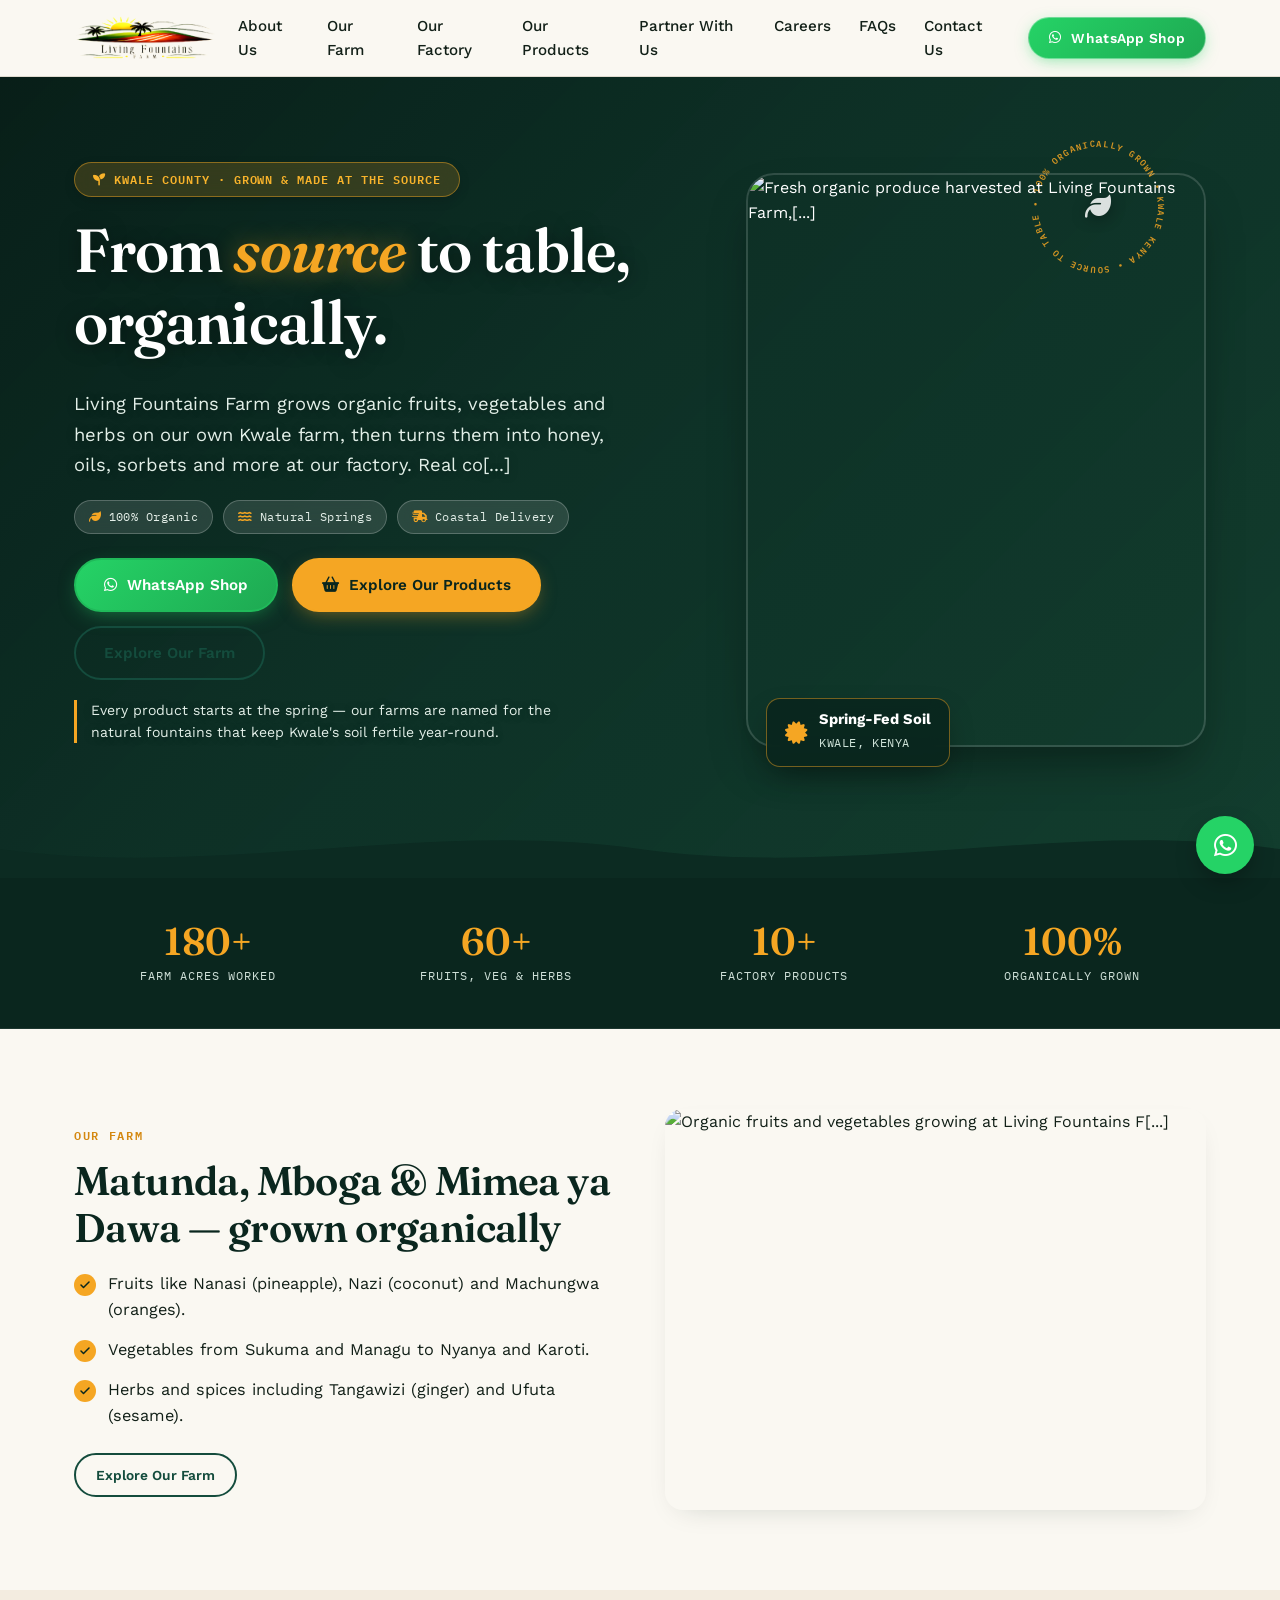
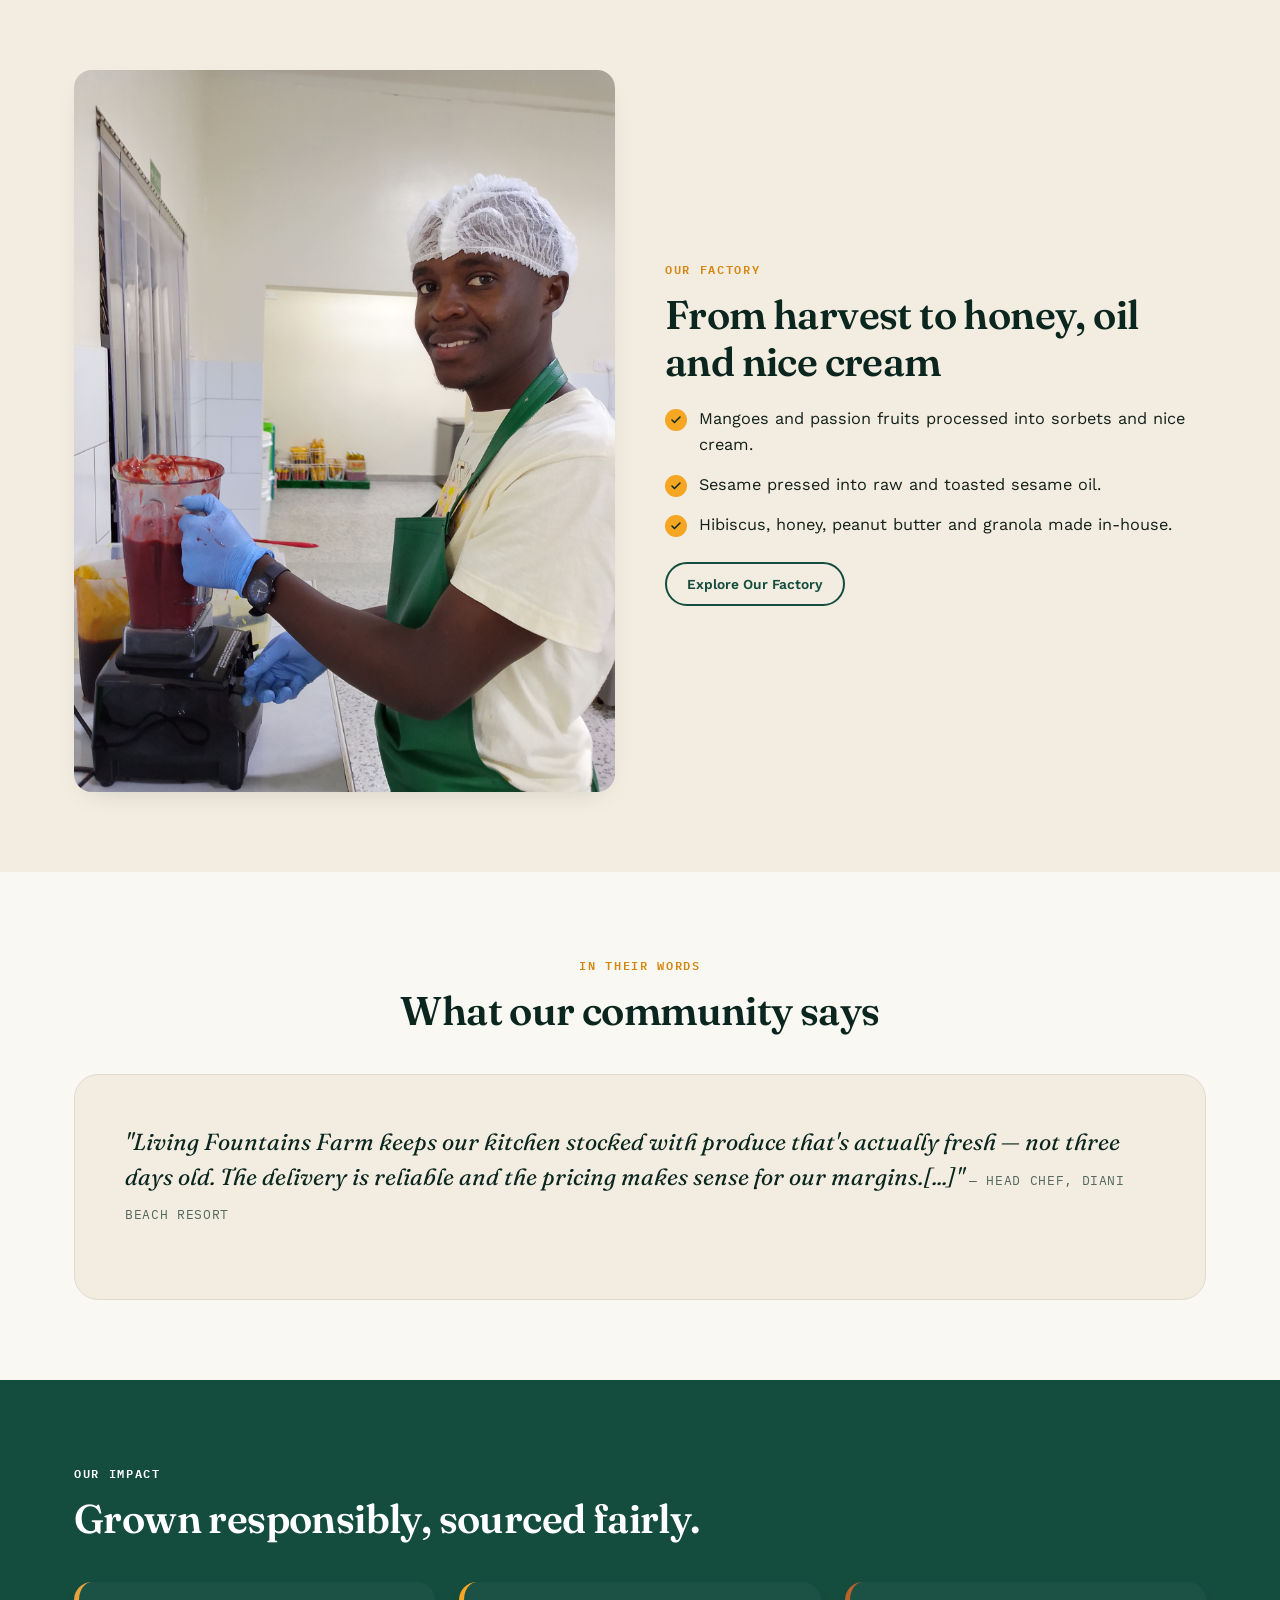
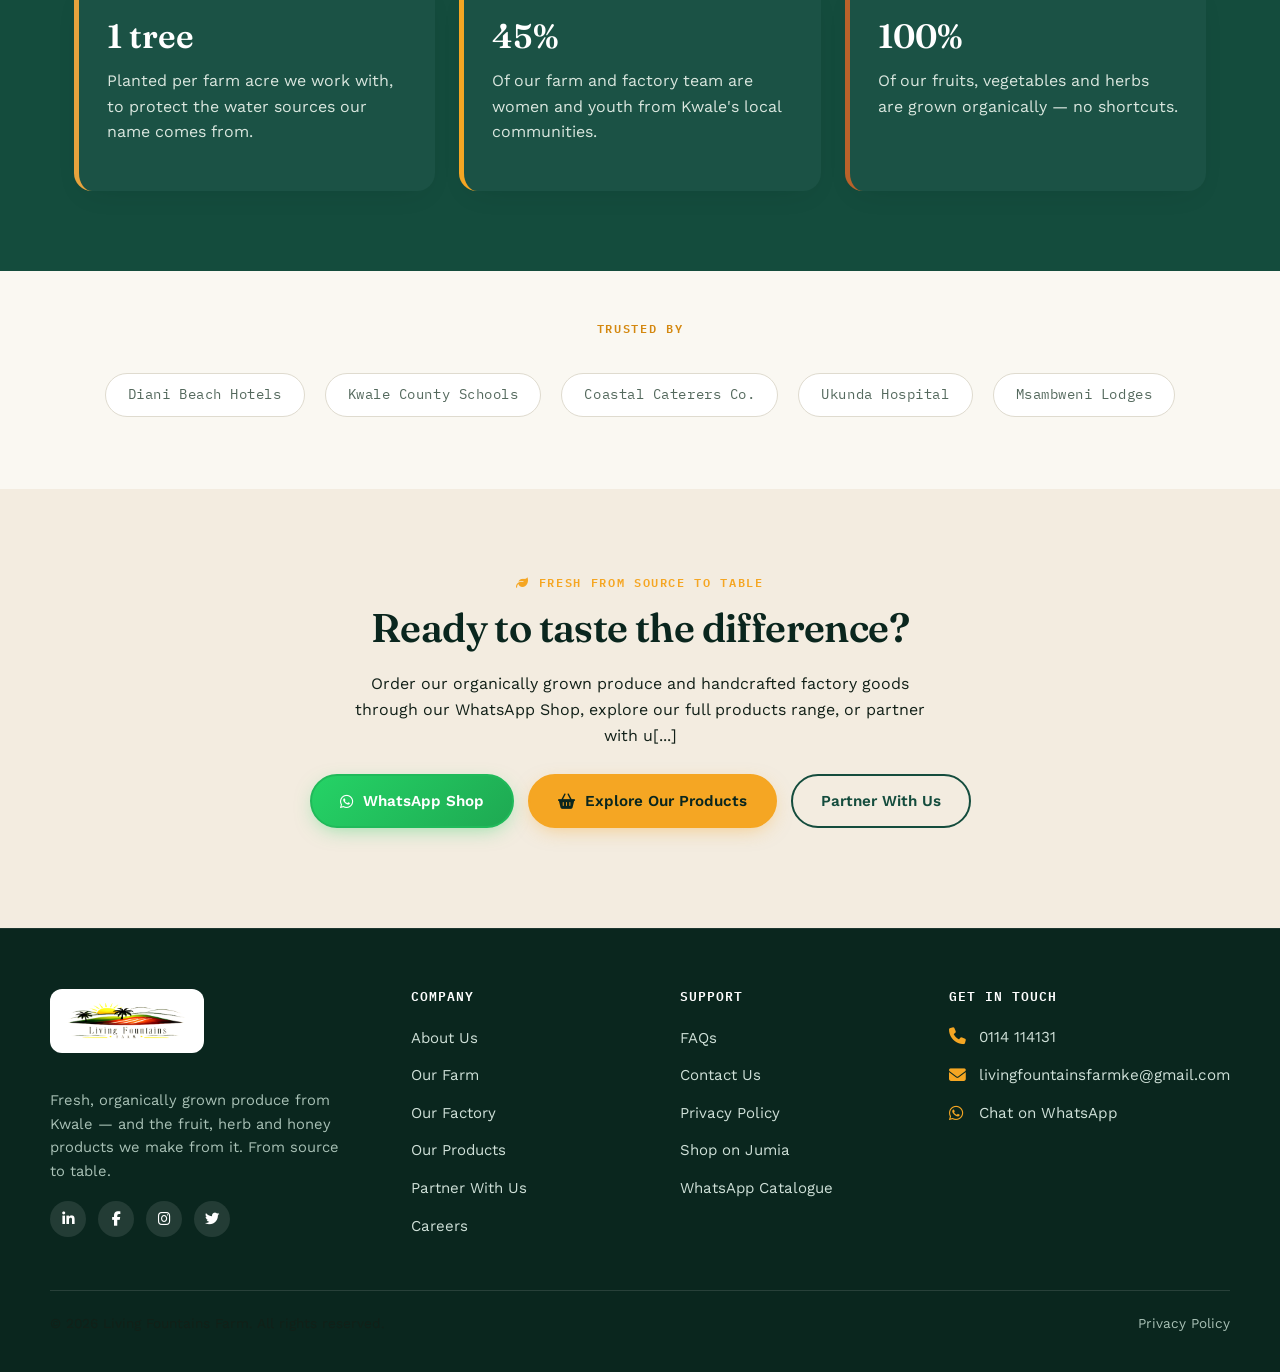
==== commit 717267fe: "Improve image loading: preload hero, add loading/decoding/fetchpriority and srcset/sizes for respons" ====
--- a/index.html
+++ b/index.html
@@ -4,7 +4,7 @@
 <meta charset="UTF-8">
 <meta name="viewport" content="width=device-width, initial-scale=1.0, viewport-fit=cover">
 <title>Living Fountains Farm — From Source to Table, Kwale, Kenya</title>
-<meta name="description" content="Living Fountains Farm grows organic fruits, vegetables and herbs in Kwale, Kenya, and turns them into honey, oils, nice cream and more at our own factory. Shop our products on Jumia.">
+<meta name="description" content="Living Fountains Farm grows organic fruits, vegetables and herbs in Kwale, Kenya, and turns them into honey, oils, nice cream and more at our own factory. Shop our[...]">
 <meta name="keywords" content="Living Fountains Farm, Kwale farm, organic produce Kenya, fruits vegetables herbs Kwale, farm factory Kenya, Jumia Living Fountains Farm">
 <meta name="author" content="Living Fountains Farm">
 <link rel="canonical" href="https://livingfountainsfarm.co.ke/">
@@ -12,7 +12,9 @@
 <meta property="og:description" content="Organic fruits, vegetables, herbs and factory-made products from Kwale, Kenya. Shop on Jumia.">
 <meta property="og:type" content="website">
 <meta property="og:image" content="https://images.pexels.com/photos/5529591/pexels-photo-5529591.jpeg?auto=compress&cs=tinysrgb&w=1200">
-<link href="https://fonts.googleapis.com/css2?family=Fraunces:ital,opsz,wght@0,9..144,400;0,9..144,500;0,9..144,600;0,9..144,700;1,9..144,500&family=Work+Sans:wght@300;400;500;600;700&family=IBM+Plex+Mono:wght@400;500&display=swap" rel="stylesheet">
+<!-- Preload the hero image so above-the-fold content appears faster -->
+<link rel="preload" as="image" href="https://images.pexels.com/photos/5529591/pexels-photo-5529591.jpeg?auto=compress&cs=tinysrgb&w=1600">
+<link href="https://fonts.googleapis.com/css2?family=Fraunces:ital,opsz,wght@0,9..144,400;0,9..144,500;0,9..144,600;0,9..144,700;1,9..144,500&family=Work+Sans:wght@300;400;500;600;700&family=IBM+P[...]" rel="stylesheet">
 <link rel="stylesheet" href="https://cdnjs.cloudflare.com/ajax/libs/font-awesome/6.5.1/css/all.min.css">
 <link rel="icon" type="image/png" href="assets/favicon.png">
 <link rel="stylesheet" href="style.css">
@@ -23,7 +25,7 @@
 <header class="header">
   <div class="navbar">
     <a href="index.html" class="logo-link" aria-label="Living Fountains Farm — Home">
-      <img src="assets/logo.png" alt="Living Fountains Farm logo" style="height:52px;width:auto;display:block;">
+      <img src="assets/logo.png" alt="Living Fountains Farm logo" style="height:52px;width:auto;display:block;" loading="lazy" decoding="async" width="156" height="52">
     </a>
     <div class="nav-menu-wrap" id="navMenu">
       <ul class="nav-links">
@@ -62,7 +64,7 @@
     <div class="hero-copy">
       <span class="eyebrow-badge"><i class="fas fa-seedling"></i> Kwale County · Grown &amp; Made at the Source</span>
       <h1>From <span class="accent">source</span> to table, organically.</h1>
-      <p class="hero-description">Living Fountains Farm grows organic fruits, vegetables and herbs on our own Kwale farm, then turns them into honey, oils, sorbets and more at our factory. Real coastal produce, real processing, no shortcuts.</p>
+      <p class="hero-description">Living Fountains Farm grows organic fruits, vegetables and herbs on our own Kwale farm, then turns them into honey, oils, sorbets and more at our factory. Real co[...]</p>
       
       <div class="hero-trust-chips">
         <span class="trust-chip"><i class="fas fa-leaf"></i> 100% Organic</span>
@@ -79,7 +81,10 @@
     </div>
     <div class="hero-image-wrap">
       <div class="hero-image">
-        <img src="https://images.pexels.com/photos/5529591/pexels-photo-5529591.jpeg?auto=compress&cs=tinysrgb&w=900&h=1100&fit=crop" alt="Fresh organic produce harvested at Living Fountains Farm, Kwale">
+        <img src="https://images.pexels.com/photos/5529591/pexels-photo-5529591.jpeg?auto=compress&cs=tinysrgb&w=900&h=1100&fit=crop" 
+             srcset="https://images.pexels.com/photos/5529591/pexels-photo-5529591.jpeg?auto=compress&cs=tinysrgb&w=480 480w, https://images.pexels.com/photos/5529591/pexels-photo-5529591.jpeg?auto=compress&cs=tinysrgb&w=900 900w, https://images.pexels.com/photos/5529591/pexels-photo-5529591.jpeg?auto=compress&cs=tinysrgb&w=1600 1600w"
+             sizes="(max-width: 768px) 90vw, 420px"
+             alt="Fresh organic produce harvested at Living Fountains Farm,[...]" loading="eager" decoding="async" fetchpriority="high" width="900" height="1100">
       </div>
       <div class="floating-badge-bottom">
         <i class="fas fa-certificate"></i>
@@ -118,13 +123,13 @@
       </ul>
       <a href="our-farm.html" class="btn btn-outline btn-small">Explore Our Farm</a>
     </div>
-    <img src="https://images.pexels.com/photos/15897037/pexels-photo-15897037.jpeg?auto=compress&cs=tinysrgb&w=700&h=520&fit=crop" alt="Organic fruits and vegetables growing at Living Fountains Farm">
+    <img src="https://images.pexels.com/photos/15897037/pexels-photo-15897037.jpeg?auto=compress&cs=tinysrgb&w=700&h=520&fit=crop" alt="Organic fruits and vegetables growing at Living Fountains F[...]" loading="lazy" decoding="async" width="700" height="520">
   </div>
 </section>
 
 <section class="section section-alt">
   <div class="container two-col">
-    <img src="assets/factory/people/operating-machines.jpg" alt="Living Fountains Farm factory personnel operating processing machines">
+    <img src="assets/factory/people/operating-machines.jpg" alt="Living Fountains Farm factory personnel operating processing machines" loading="lazy" decoding="async" width="1200" height="800">
     <div>
       <span class="eyebrow">Our Factory</span>
       <h2>From harvest to honey, oil and nice cream</h2>
@@ -146,7 +151,7 @@
       <h2>What our community says</h2>
     </div>
     <div class="testimonial">
-      <blockquote>"Living Fountains Farm keeps our kitchen stocked with produce that's actually fresh — not three days old. The delivery is reliable and the pricing makes sense for our margins."</blockquote>
+      <blockquote>"Living Fountains Farm keeps our kitchen stocked with produce that's actually fresh — not three days old. The delivery is reliable and the pricing makes sense for our margins.[...]"
       <cite>— Head Chef, Diani Beach Resort</cite>
     </div>
   </div>
@@ -195,7 +200,7 @@
   <div class="container">
     <span class="eyebrow" style="color:var(--lf-gold);"><i class="fas fa-leaf"></i> Fresh From Source To Table</span>
     <h2>Ready to taste the difference?</h2>
-    <p style="max-width:580px; margin:0 auto 26px;">Order our organically grown produce and handcrafted factory goods through our WhatsApp Shop, explore our full products range, or partner with us for bulk orders.</p>
+    <p style="max-width:580px; margin:0 auto 26px;">Order our organically grown produce and handcrafted factory goods through our WhatsApp Shop, explore our full products range, or partner with u[...]</p>
     <div class="hero-ctas center" style="justify-content:center;">
       <a href="https://wa.me/c/236344030818365" class="btn btn-whatsapp" target="_blank" rel="noopener noreferrer"><i class="fab fa-whatsapp"></i> WhatsApp Shop</a>
       <a href="our-products.html" class="btn btn-primary"><i class="fas fa-basket-shopping"></i> Explore Our Products</a>
@@ -210,7 +215,7 @@
     <div class="footer-grid">
       <div class="footer-col">
         <div style="background:#fff; display:inline-block; border-radius:12px; padding:10px 16px; margin-bottom:14px;">
-          <img src="assets/logo.png" alt="Living Fountains Farm logo" style="height:44px;width:auto;display:block;">
+          <img src="assets/logo.png" alt="Living Fountains Farm logo" style="height:44px;width:auto;display:block;" loading="lazy" decoding="async" width="176" height="50">
         </div>
         <p class="footer-brand-desc">Fresh, organically grown produce from Kwale — and the fruit, herb and honey products we make from it. From source to table.</p>
         <div class="social-row">
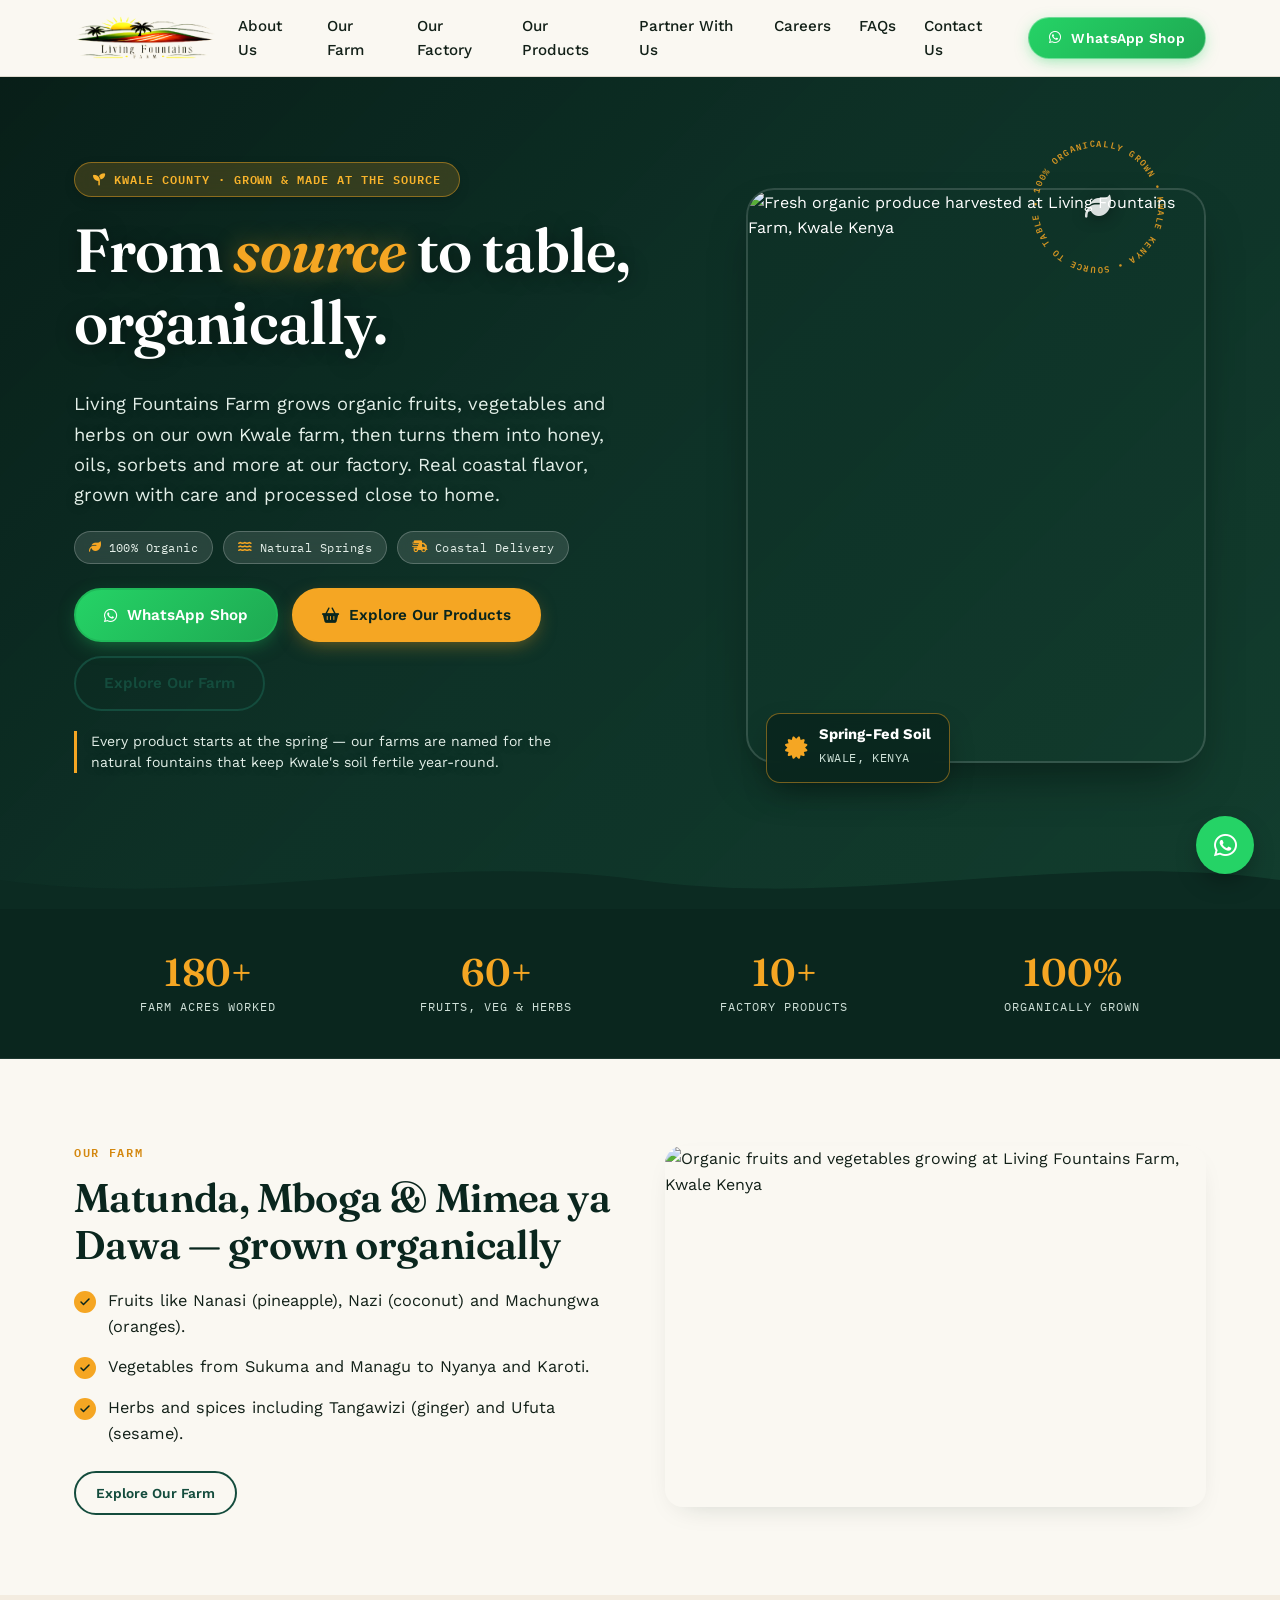
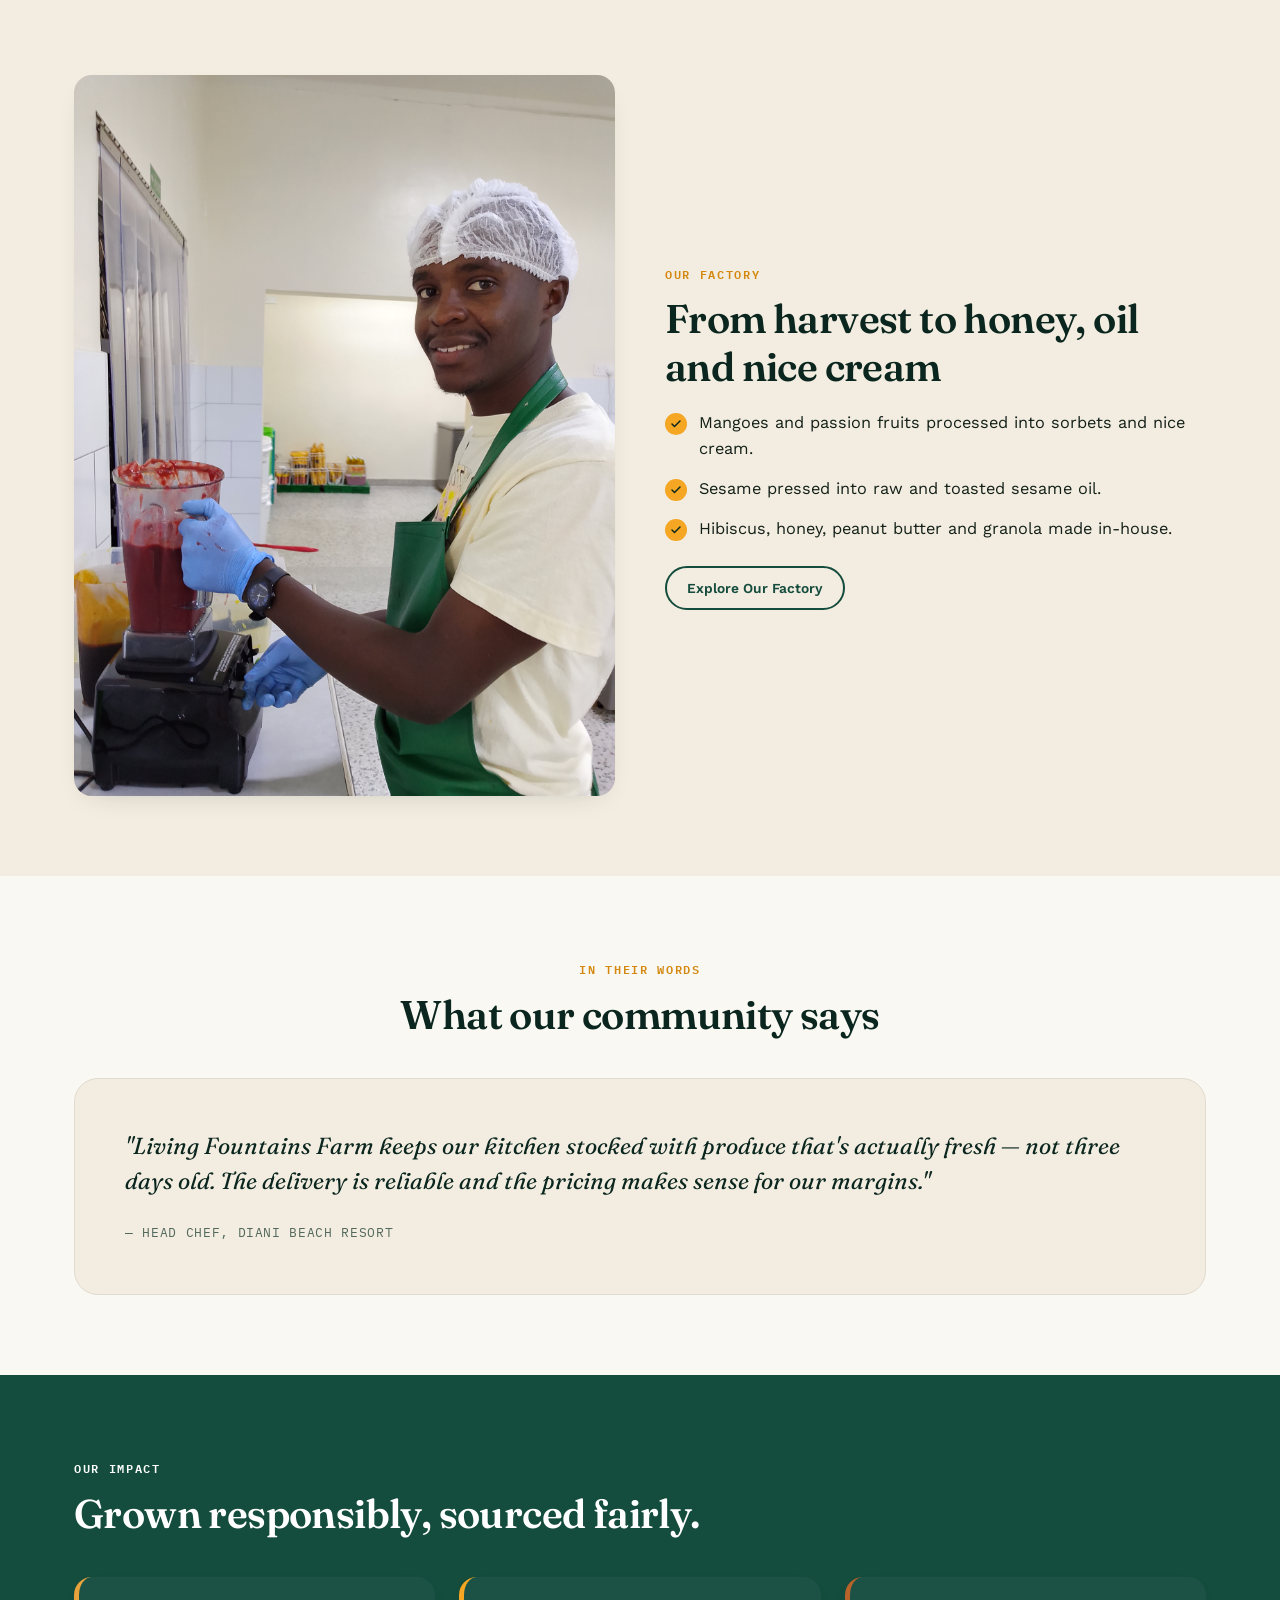
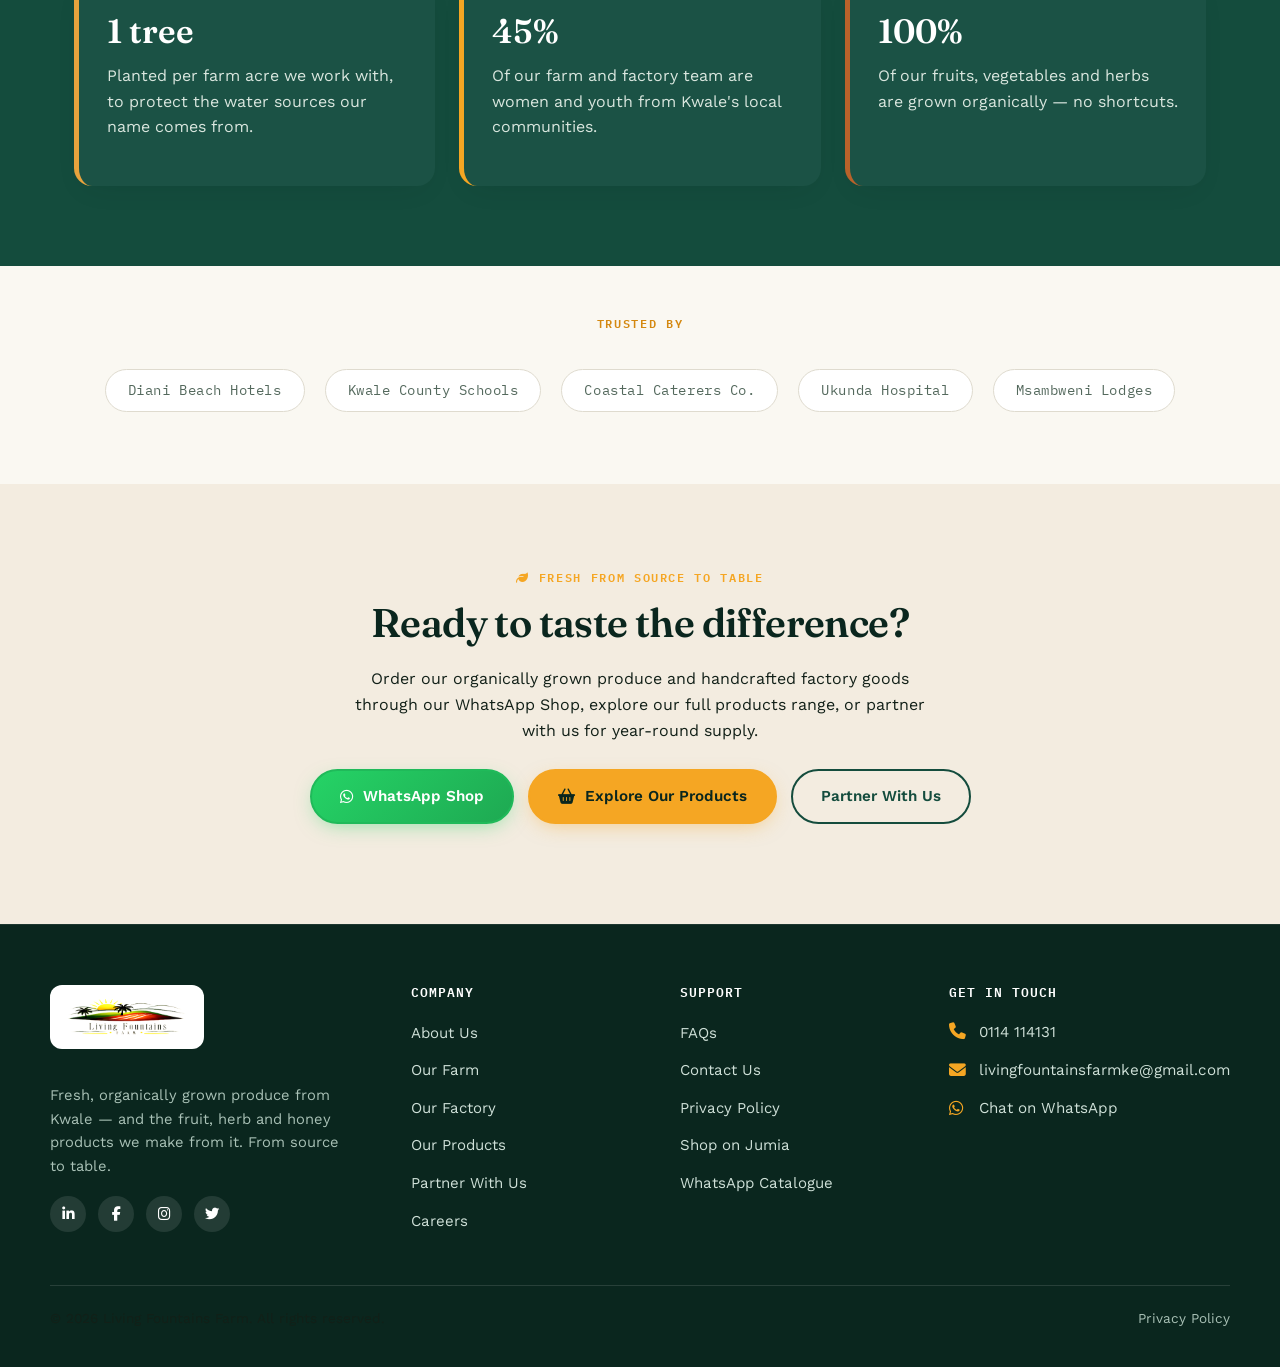
==== commit 8a524e36: "Update WhatsApp catalogue/shop links to the new number" ====
--- a/index.html
+++ b/index.html
@@ -4,7 +4,7 @@
 <meta charset="UTF-8">
 <meta name="viewport" content="width=device-width, initial-scale=1.0, viewport-fit=cover">
 <title>Living Fountains Farm — From Source to Table, Kwale, Kenya</title>
-<meta name="description" content="Living Fountains Farm grows organic fruits, vegetables and herbs in Kwale, Kenya, and turns them into honey, oils, nice cream and more at our own factory. Shop our[...]">
+<meta name="description" content="Living Fountains Farm grows organic fruits, vegetables and herbs in Kwale, Kenya, and turns them into honey, oils, nice cream and more at our own factory. Shop our produce and farm products online.">
 <meta name="keywords" content="Living Fountains Farm, Kwale farm, organic produce Kenya, fruits vegetables herbs Kwale, farm factory Kenya, Jumia Living Fountains Farm">
 <meta name="author" content="Living Fountains Farm">
 <link rel="canonical" href="https://livingfountainsfarm.co.ke/">
@@ -14,7 +14,7 @@
 <meta property="og:image" content="https://images.pexels.com/photos/5529591/pexels-photo-5529591.jpeg?auto=compress&cs=tinysrgb&w=1200">
 <!-- Preload the hero image so above-the-fold content appears faster -->
 <link rel="preload" as="image" href="https://images.pexels.com/photos/5529591/pexels-photo-5529591.jpeg?auto=compress&cs=tinysrgb&w=1600">
-<link href="https://fonts.googleapis.com/css2?family=Fraunces:ital,opsz,wght@0,9..144,400;0,9..144,500;0,9..144,600;0,9..144,700;1,9..144,500&family=Work+Sans:wght@300;400;500;600;700&family=IBM+P[...]" rel="stylesheet">
+<link href="https://fonts.googleapis.com/css2?family=Fraunces:ital,opsz,wght@0,9..144,400;0,9..144,500;0,9..144,600;0,9..144,700;1,9..144,500&family=Work+Sans:wght@300;400;500;600;700&family=IBM+Plex+Sans:wght@400;500;600;700&display=swap" rel="stylesheet">
 <link rel="stylesheet" href="https://cdnjs.cloudflare.com/ajax/libs/font-awesome/6.5.1/css/all.min.css">
 <link rel="icon" type="image/png" href="assets/favicon.png">
 <link rel="stylesheet" href="style.css">
@@ -39,7 +39,7 @@
         <li><a href="contact.html">Contact Us</a></li>
       </ul>
             <div class="nav-right">
-        <a href="https://wa.me/c/236344030818365" class="btn btn-whatsapp-nav btn-small" target="_blank" rel="noopener noreferrer"><i class="fab fa-whatsapp"></i> WhatsApp Shop</a>
+        <a href="https://wa.me/c/254114114131" class="btn btn-whatsapp-nav btn-small" target="_blank" rel="noopener noreferrer"><i class="fab fa-whatsapp"></i> WhatsApp Shop</a>
       </div>
     </div>
     <button class="hamburger" id="hamburger" aria-label="Toggle menu"><span class="bar"></span><span class="bar"></span><span class="bar"></span></button>
@@ -64,7 +64,7 @@
     <div class="hero-copy">
       <span class="eyebrow-badge"><i class="fas fa-seedling"></i> Kwale County · Grown &amp; Made at the Source</span>
       <h1>From <span class="accent">source</span> to table, organically.</h1>
-      <p class="hero-description">Living Fountains Farm grows organic fruits, vegetables and herbs on our own Kwale farm, then turns them into honey, oils, sorbets and more at our factory. Real co[...]</p>
+      <p class="hero-description">Living Fountains Farm grows organic fruits, vegetables and herbs on our own Kwale farm, then turns them into honey, oils, sorbets and more at our factory. Real coastal flavor, grown with care and processed close to home.</p>
       
       <div class="hero-trust-chips">
         <span class="trust-chip"><i class="fas fa-leaf"></i> 100% Organic</span>
@@ -73,7 +73,7 @@
       </div>
 
       <div class="hero-ctas">
-        <a href="https://wa.me/c/236344030818365" class="btn btn-whatsapp" target="_blank" rel="noopener noreferrer"><i class="fab fa-whatsapp"></i> WhatsApp Shop</a>
+        <a href="https://wa.me/c/254114114131" class="btn btn-whatsapp" target="_blank" rel="noopener noreferrer"><i class="fab fa-whatsapp"></i> WhatsApp Shop</a>
         <a href="our-products.html" class="btn btn-primary"><i class="fas fa-basket-shopping"></i> Explore Our Products</a>
         <a href="our-farm.html" class="btn btn-outline">Explore Our Farm</a>
       </div>
@@ -82,9 +82,9 @@
     <div class="hero-image-wrap">
       <div class="hero-image">
         <img src="https://images.pexels.com/photos/5529591/pexels-photo-5529591.jpeg?auto=compress&cs=tinysrgb&w=900&h=1100&fit=crop" 
-             srcset="https://images.pexels.com/photos/5529591/pexels-photo-5529591.jpeg?auto=compress&cs=tinysrgb&w=480 480w, https://images.pexels.com/photos/5529591/pexels-photo-5529591.jpeg?auto=compress&cs=tinysrgb&w=900 900w, https://images.pexels.com/photos/5529591/pexels-photo-5529591.jpeg?auto=compress&cs=tinysrgb&w=1600 1600w"
+             srcset="https://images.pexels.com/photos/5529591/pexels-photo-5529591.jpeg?auto=compress&cs=tinysrgb&w=480 480w, https://images.pexels.com/photos/5529591/pexels-photo-5529591.jpeg?auto=compress&cs=tinysrgb&w=900 900w"
              sizes="(max-width: 768px) 90vw, 420px"
-             alt="Fresh organic produce harvested at Living Fountains Farm,[...]" loading="eager" decoding="async" fetchpriority="high" width="900" height="1100">
+             alt="Fresh organic produce harvested at Living Fountains Farm, Kwale Kenya" loading="eager" decoding="async" fetchpriority="high" width="900" height="1100">
       </div>
       <div class="floating-badge-bottom">
         <i class="fas fa-certificate"></i>
@@ -123,7 +123,7 @@
       </ul>
       <a href="our-farm.html" class="btn btn-outline btn-small">Explore Our Farm</a>
     </div>
-    <img src="https://images.pexels.com/photos/15897037/pexels-photo-15897037.jpeg?auto=compress&cs=tinysrgb&w=700&h=520&fit=crop" alt="Organic fruits and vegetables growing at Living Fountains F[...]" loading="lazy" decoding="async" width="700" height="520">
+    <img src="https://images.pexels.com/photos/15897037/pexels-photo-15897037.jpeg?auto=compress&cs=tinysrgb&w=700&h=520&fit=crop" alt="Organic fruits and vegetables growing at Living Fountains Farm, Kwale Kenya" loading="lazy" decoding="async" width="1200" height="800">
   </div>
 </section>
 
@@ -151,7 +151,7 @@
       <h2>What our community says</h2>
     </div>
     <div class="testimonial">
-      <blockquote>"Living Fountains Farm keeps our kitchen stocked with produce that's actually fresh — not three days old. The delivery is reliable and the pricing makes sense for our margins.[...]"
+      <blockquote>"Living Fountains Farm keeps our kitchen stocked with produce that's actually fresh — not three days old. The delivery is reliable and the pricing makes sense for our margins."</blockquote>
       <cite>— Head Chef, Diani Beach Resort</cite>
     </div>
   </div>
@@ -200,9 +200,9 @@
   <div class="container">
     <span class="eyebrow" style="color:var(--lf-gold);"><i class="fas fa-leaf"></i> Fresh From Source To Table</span>
     <h2>Ready to taste the difference?</h2>
-    <p style="max-width:580px; margin:0 auto 26px;">Order our organically grown produce and handcrafted factory goods through our WhatsApp Shop, explore our full products range, or partner with u[...]</p>
+    <p style="max-width:580px; margin:0 auto 26px;">Order our organically grown produce and handcrafted factory goods through our WhatsApp Shop, explore our full products range, or partner with us for year-round supply.</p>
     <div class="hero-ctas center" style="justify-content:center;">
-      <a href="https://wa.me/c/236344030818365" class="btn btn-whatsapp" target="_blank" rel="noopener noreferrer"><i class="fab fa-whatsapp"></i> WhatsApp Shop</a>
+      <a href="https://wa.me/c/254114114131" class="btn btn-whatsapp" target="_blank" rel="noopener noreferrer"><i class="fab fa-whatsapp"></i> WhatsApp Shop</a>
       <a href="our-products.html" class="btn btn-primary"><i class="fas fa-basket-shopping"></i> Explore Our Products</a>
       <a href="partner-with-us.html" class="btn btn-outline">Partner With Us</a>
     </div>
@@ -243,7 +243,7 @@
           <li><a href="contact.html">Contact Us</a></li>
           <li><a href="privacy-policy.html">Privacy Policy</a></li>
           <li><a href="https://www.jumia.co.ke/living-fountains-farm" target="_blank" rel="noopener noreferrer">Shop on Jumia</a></li>
-          <li><a href="https://wa.me/c/236344030818365" target="_blank" rel="noopener noreferrer">WhatsApp Catalogue</a></li>
+          <li><a href="https://wa.me/c/254114114131" target="_blank" rel="noopener noreferrer">WhatsApp Catalogue</a></li>
         </ul>
       </div>
       <div class="footer-col">
